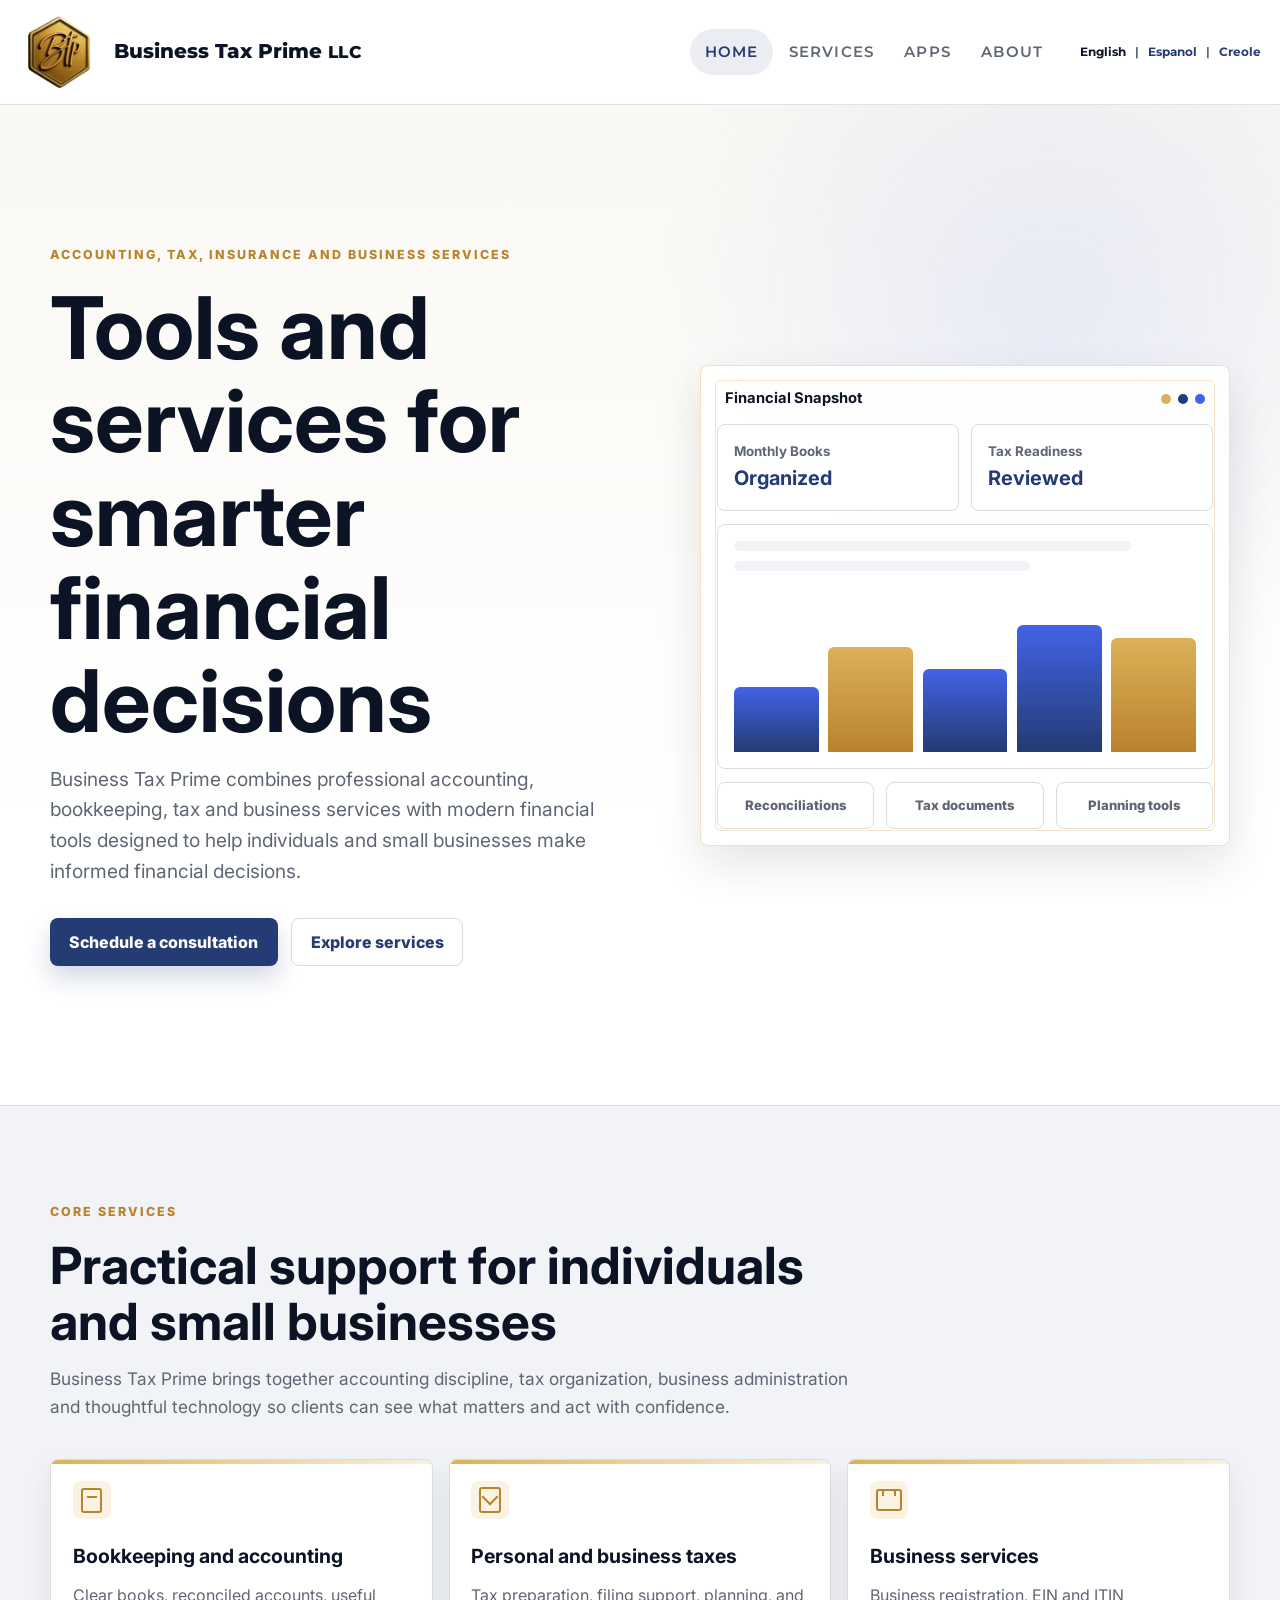
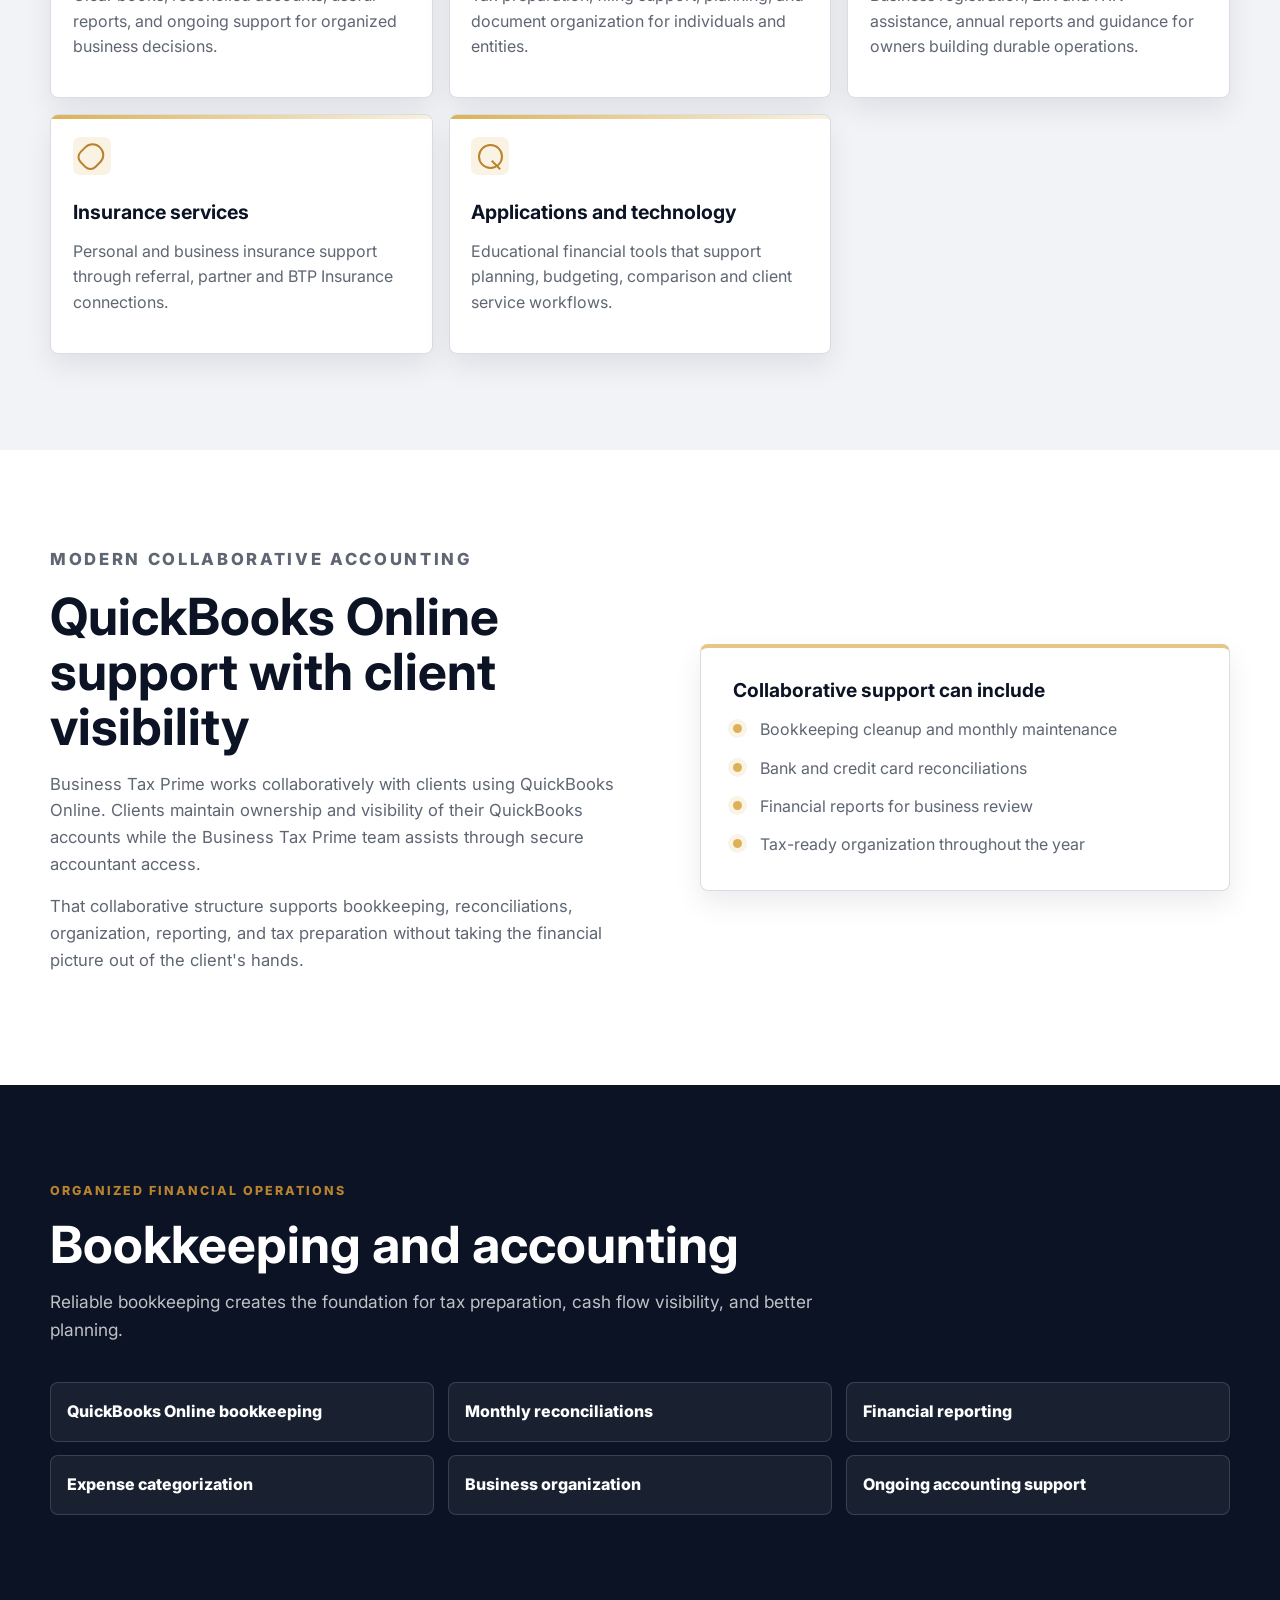
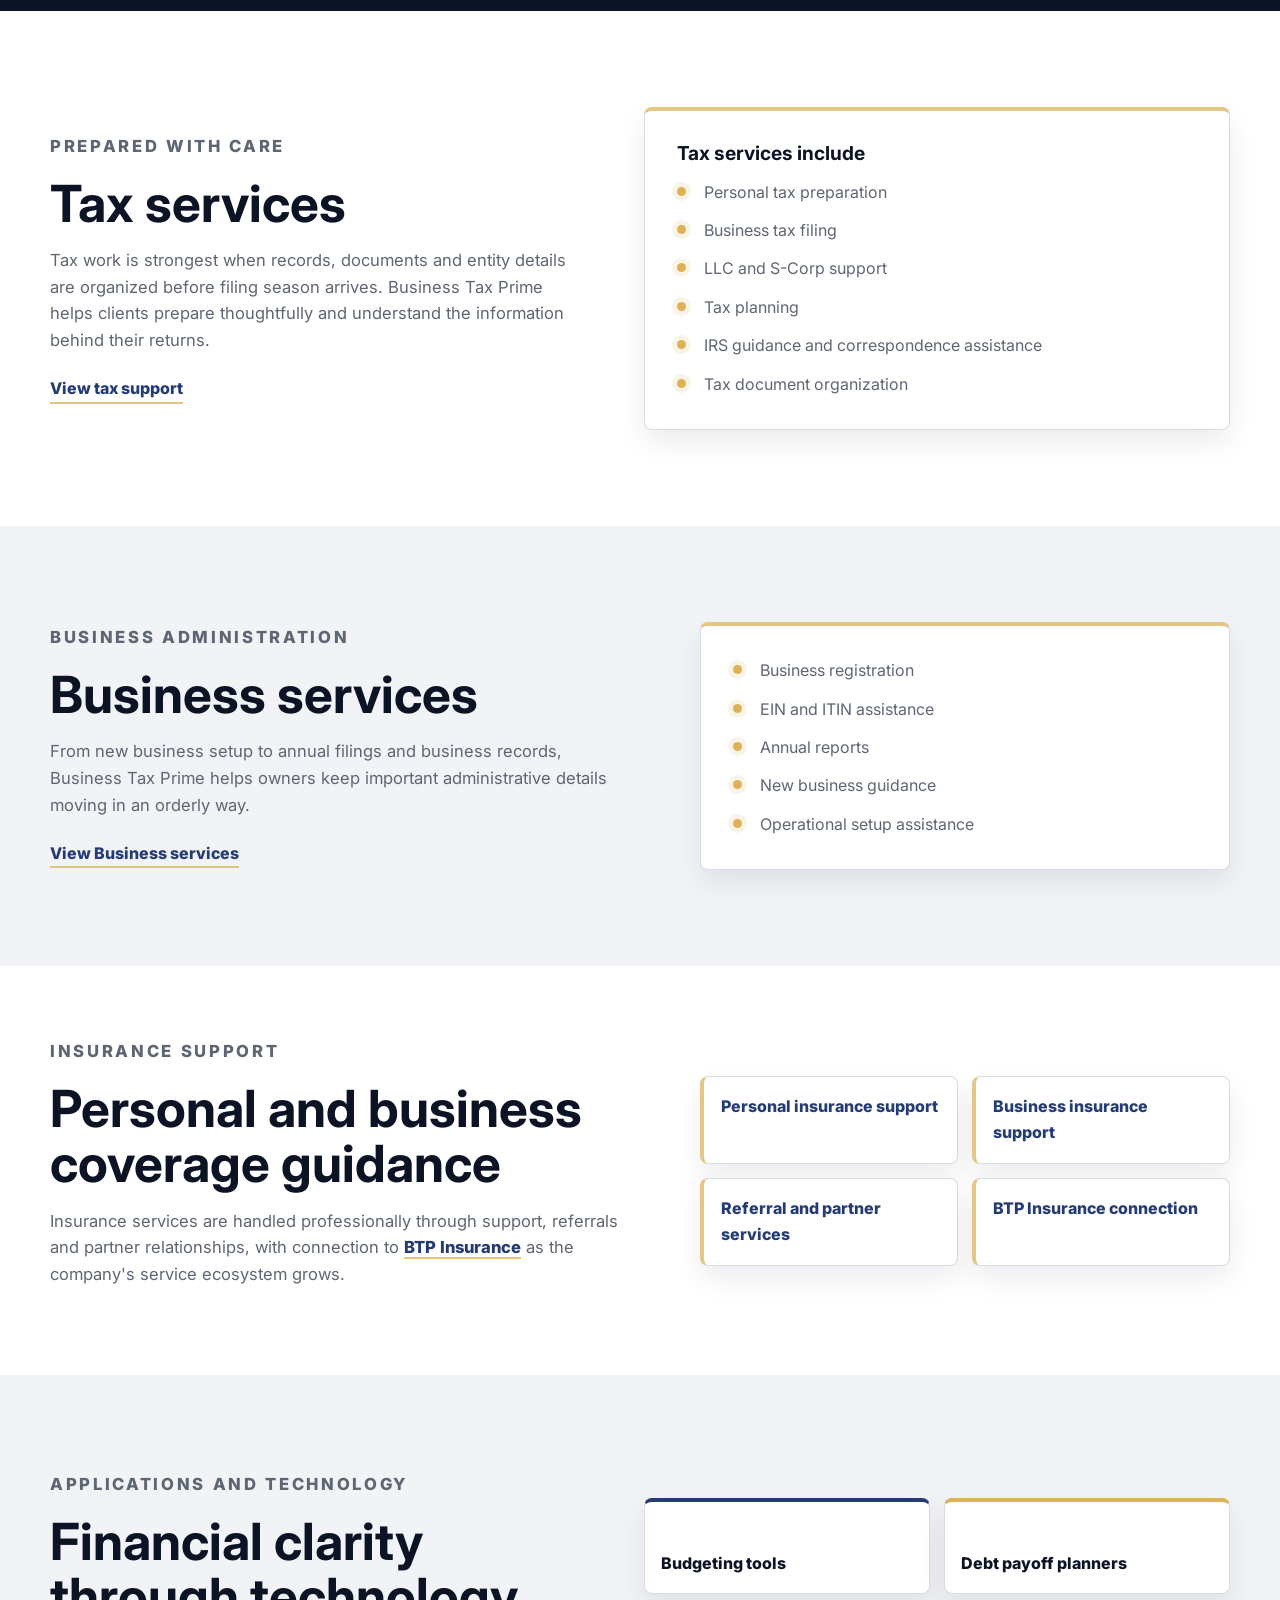
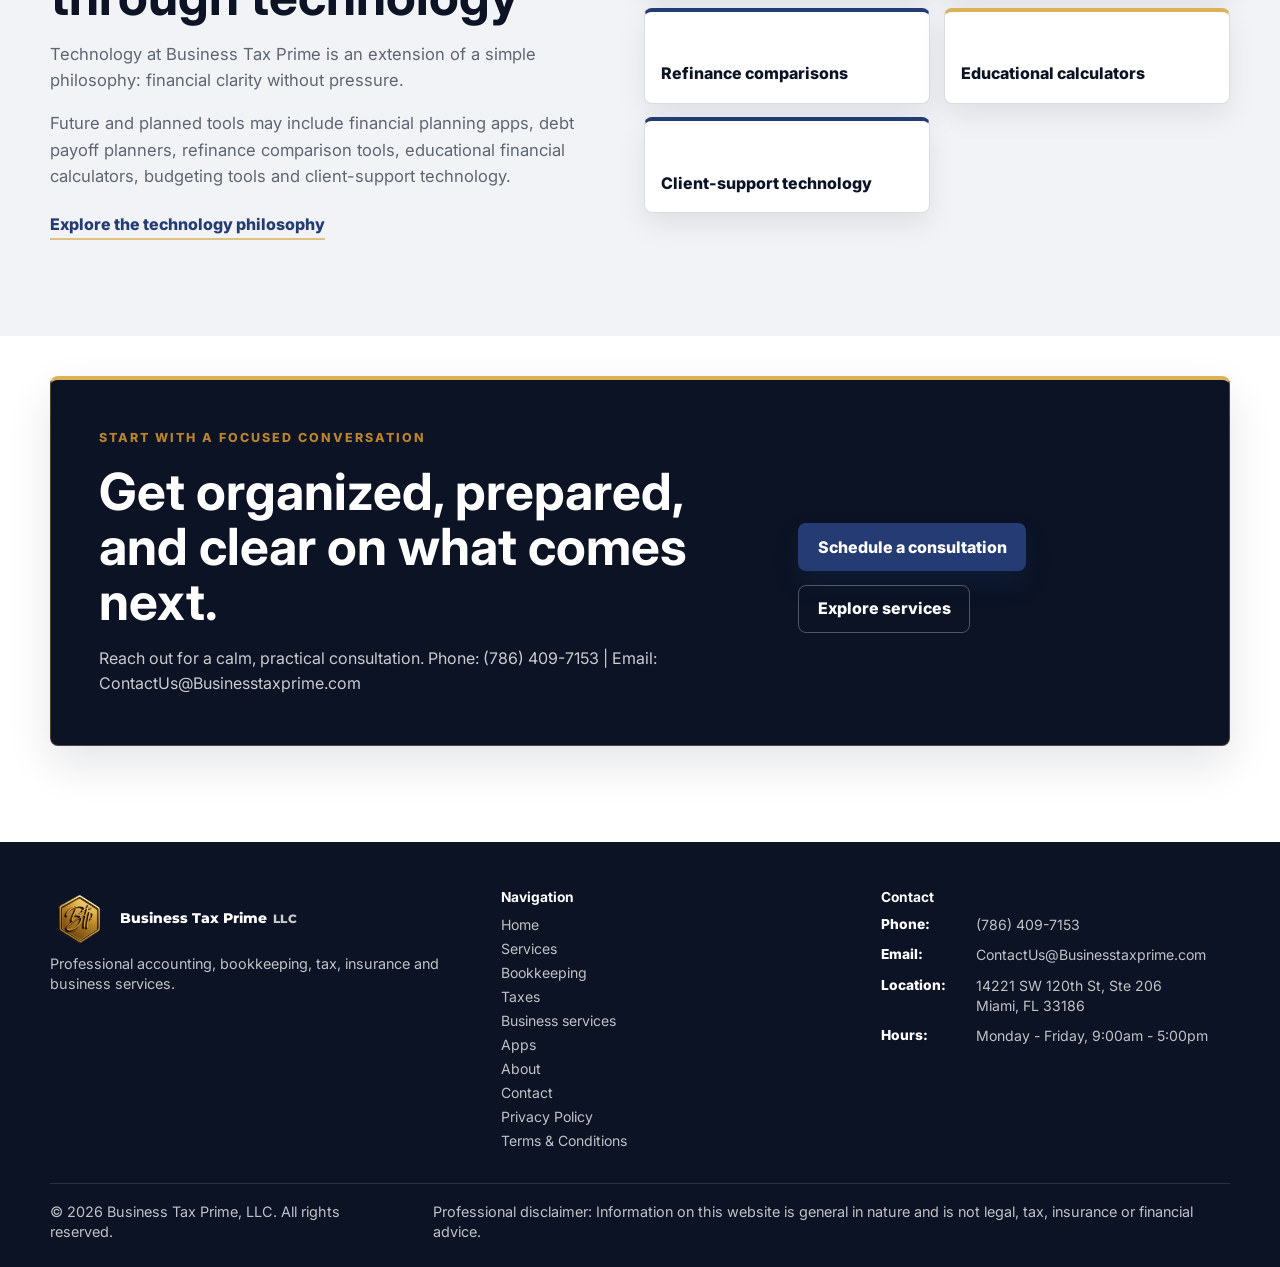
==== index.html @ e5b88d25 "Simplify navigation and improve accessibility" ====
<!DOCTYPE html>
<html lang="en">
<head>
  <meta charset="UTF-8">
  <meta name="viewport" content="width=device-width, initial-scale=1.0">
  <title>Business Tax Prime, LLC | Accounting, Tax, Bookkeeping & Business services</title>
  <meta name="description" content="Business Tax Prime, LLC provides professional accounting, bookkeeping, tax, insurance and business services enhanced by modern financial planning tools.">
  <link rel="preconnect" href="https://fonts.googleapis.com">
  <link rel="preconnect" href="https://fonts.gstatic.com" crossorigin>
  <link href="https://fonts.googleapis.com/css2?family=Inter:wght@400;500;600;700;800&family=Montserrat:wght@500;600;700;800&display=swap" rel="stylesheet">
  <link rel="stylesheet" href="assets/css/styles.css">
</head>
<body>
  <a class="skip-link" href="#main">Skip to content</a>
  <header class="site-header" data-header>
    <div class="container header-inner">
      <a class="brand notranslate" translate="no" href="index.html" aria-label="Business Tax Prime home">
        <span class="brand-logo-frame"><img class="brand-logo" src="assets/logos/BTP_mark.png" alt="Business Tax Prime logo"></span>
        <span class="brand-text">
          <strong>Business Tax Prime</strong>
          <span>LLC</span>
        </span>
      </a>
      <button class="nav-toggle" type="button" aria-expanded="false" aria-controls="primary-navigation">
        <span class="sr-only">Menu</span>
        <span></span><span></span><span></span>
      </button>
      <nav class="primary-nav" id="primary-navigation" aria-label="Primary navigation"><a href="index.html">HOME</a><a href="services.html">SERVICES</a><a href="apps.html">APPS</a><a href="contact.html#about">ABOUT</a></nav><nav class="language-toggle" aria-label="Language options"><a href="index.html" lang="en" data-language-current>English</a><span aria-hidden="true">|</span><a href="https://translate.google.com/translate?sl=en&amp;tl=es&amp;u=https%3A%2F%2Fbusinesstaxprime.com%2F" lang="es" aria-label="Translate site to Spanish" data-translate-lang="es" target="_blank" rel="noopener">Espanol</a><span aria-hidden="true">|</span><a href="https://translate.google.com/translate?sl=en&amp;tl=ht&amp;u=https%3A%2F%2Fbusinesstaxprime.com%2F" lang="ht" title="Haitian Creole" aria-label="Translate site to Haitian Creole" data-translate-lang="ht" target="_blank" rel="noopener">Creole</a></nav>
    </div>
  </header>

  <main id="main">
    <section class="hero section-pad">
      <div class="container hero-grid">
        <div class="hero-copy reveal">
          <p class="eyebrow">Accounting, tax, insurance and business services</p>
          <h1>Tools and services for smarter financial decisions</h1>
          <p class="hero-lead">Business Tax Prime combines professional accounting, bookkeeping, tax and business services with modern financial tools designed to help individuals and small businesses make informed financial decisions.</p>
          <div class="hero-actions">
            <a class="btn btn-primary" href="mailto:ContactUs@Businesstaxprime.com?subject=Business%20Tax%20Prime%20consultation">Schedule a consultation</a>
            <a class="btn btn-secondary" href="services.html">Explore services</a>
          </div>
        </div>
        <div class="hero-visual reveal" aria-label="Organized financial planning workspace">
          <div class="visual-shell">
            <div class="visual-header">
              <strong>Financial Snapshot</strong>
              <div class="status-dots" aria-label="Snapshot workflow status">
                <span title="Bookkeeping"></span>
                <span title="Tax readiness"></span>
                <span title="Planning"></span>
              </div>
            </div>
            <div class="metric-row">
              <div>
                <small>Monthly Books</small>
                <strong>Organized</strong>
              </div>
              <div>
                <small>Tax Readiness</small>
                <strong>Reviewed</strong>
              </div>
            </div>
            <div class="report-card">
              <div class="report-line wide"></div>
              <div class="report-line"></div>
              <div class="bar-chart">
                <span style="height: 42%"></span>
                <span style="height: 68%"></span>
                <span style="height: 54%"></span>
                <span style="height: 82%"></span>
                <span style="height: 74%"></span>
              </div>
            </div>
            <div class="task-list">
              <span>Reconciliations</span>
              <span>Tax documents</span>
              <span>Planning tools</span>
            </div>
          </div>
        </div>
      </div>
    </section>

    <section class="section-pad bg-soft">
      <div class="container">
        <div class="section-heading reveal">
          <p class="eyebrow">Core services</p>
          <h2>Practical support for individuals and small businesses</h2>
          <p>Business Tax Prime brings together accounting discipline, tax organization, business administration and thoughtful technology so clients can see what matters and act with confidence.</p>
        </div>
        <div class="card-grid six">
          <a class="service-card reveal" href="bookkeeping.html">
            <span class="card-icon icon-books" aria-hidden="true"></span>
            <h3>Bookkeeping and accounting</h3>
            <p>Clear books, reconciled accounts, useful reports, and ongoing support for organized business decisions.</p>
          </a>
          <a class="service-card reveal" href="taxes.html">
            <span class="card-icon icon-tax" aria-hidden="true"></span>
            <h3>Personal and business taxes</h3>
            <p>Tax preparation, filing support, planning, and document organization for individuals and entities.</p>
          </a>
          <a class="service-card reveal" href="business-services.html">
            <span class="card-icon icon-business" aria-hidden="true"></span>
            <h3>Business services</h3>
            <p>Business registration, EIN and ITIN assistance, annual reports and guidance for owners building durable operations.</p>
          </a>
          <a class="service-card reveal" href="https://www.btpinsurance.net/" target="_blank" rel="noopener">
            <span class="card-icon icon-shield" aria-hidden="true"></span>
            <h3>Insurance services</h3>
            <p>Personal and business insurance support through referral, partner and BTP Insurance connections.</p>
          </a>
          <a class="service-card reveal" href="apps.html">
            <span class="card-icon icon-tools" aria-hidden="true"></span>
            <h3>Applications and technology</h3>
            <p>Educational financial tools that support planning, budgeting, comparison and client service workflows.</p>
          </a>
        </div>
      </div>
    </section>

    <section class="section-pad">
      <div class="container split">
        <div class="reveal">
          <p class="eyebrow">Modern collaborative accounting</p>
          <h2>QuickBooks Online support with client visibility</h2>
          <p>Business Tax Prime works collaboratively with clients using QuickBooks Online. Clients maintain ownership and visibility of their QuickBooks accounts while the Business Tax Prime team assists through secure accountant access.</p>
          <p>That collaborative structure supports bookkeeping, reconciliations, organization, reporting, and tax preparation without taking the financial picture out of the client's hands.</p>
        </div>
        <div class="feature-panel reveal">
          <h3>Collaborative support can include</h3>
          <ul class="check-list">
            <li>Bookkeeping cleanup and monthly maintenance</li>
            <li>Bank and credit card reconciliations</li>
            <li>Financial reports for business review</li>
            <li>Tax-ready organization throughout the year</li>
          </ul>
        </div>
      </div>
    </section>

    <section class="section-pad bg-navy">
      <div class="container">
        <div class="section-heading light reveal">
          <p class="eyebrow">Organized financial operations</p>
          <h2>Bookkeeping and accounting</h2>
          <p>Reliable bookkeeping creates the foundation for tax preparation, cash flow visibility, and better planning.</p>
        </div>
        <div class="pill-grid reveal">
          <span>QuickBooks Online bookkeeping</span>
          <span>Monthly reconciliations</span>
          <span>Financial reporting</span>
          <span>Expense categorization</span>
          <span>Business organization</span>
          <span>Ongoing accounting support</span>
        </div>
      </div>
    </section>

    <section class="section-pad">
      <div class="container split reverse">
        <div class="feature-panel reveal">
          <h3>Tax services include</h3>
          <ul class="check-list">
            <li>Personal tax preparation</li>
            <li>Business tax filing</li>
            <li>LLC and S-Corp support</li>
            <li>Tax planning</li>
            <li>IRS guidance and correspondence assistance</li>
            <li>Tax document organization</li>
          </ul>
        </div>
        <div class="reveal">
          <p class="eyebrow">Prepared with care</p>
          <h2>Tax services</h2>
          <p>Tax work is strongest when records, documents and entity details are organized before filing season arrives. Business Tax Prime helps clients prepare thoughtfully and understand the information behind their returns.</p>
          <a class="text-link" href="taxes.html">View tax support</a>
        </div>
      </div>
    </section>

    <section class="section-pad bg-soft">
      <div class="container split">
        <div class="reveal">
          <p class="eyebrow">Business administration</p>
          <h2>Business services</h2>
          <p>From new business setup to annual filings and business records, Business Tax Prime helps owners keep important administrative details moving in an orderly way.</p>
          <a class="text-link" href="business-services.html">View Business services</a>
        </div>
        <div class="feature-panel reveal">
          <ul class="check-list">
            <li>Business registration</li>
            <li>EIN and ITIN assistance</li>
            <li>Annual reports</li>
            <li>New business guidance</li>
            <li>Operational setup assistance</li>
          </ul>
        </div>
      </div>
    </section>

    <section class="section-pad compact">
      <div class="container split">
        <div class="reveal">
          <p class="eyebrow">Insurance support</p>
          <h2>Personal and business coverage guidance</h2>
          <p>Insurance services are handled professionally through support, referrals and partner relationships, with connection to <a class="inline-link" href="https://www.btpinsurance.net/" target="_blank" rel="noopener">BTP Insurance</a> as the company's service ecosystem grows.</p>
        </div>
        <div class="mini-card-row reveal">
          <div class="mini-card">Personal insurance support</div>
          <div class="mini-card">Business insurance support</div>
          <div class="mini-card">Referral and partner services</div>
          <a class="mini-card" href="https://www.btpinsurance.net/" target="_blank" rel="noopener">BTP Insurance connection</a>
        </div>
      </div>
    </section>

    <section class="section-pad bg-soft">
      <div class="container split reverse">
        <div class="tech-board reveal" aria-label="Financial planning technology areas">
          <span>Budgeting tools</span>
          <span>Debt payoff planners</span>
          <span>Refinance comparisons</span>
          <span>Educational calculators</span>
          <span>Client-support technology</span>
        </div>
        <div class="reveal">
          <p class="eyebrow">Applications and technology</p>
          <h2>Financial clarity through technology</h2>
          <p>Technology at Business Tax Prime is an extension of a simple philosophy: financial clarity without pressure.</p>
          <p>Future and planned tools may include financial planning apps, debt payoff planners, refinance comparison tools, educational financial calculators, budgeting tools and client-support technology.</p>
          <a class="text-link" href="apps.html">Explore the technology philosophy</a>
        </div>
      </div>
    </section>

    <section class="cta-section">
      <div class="container cta-box reveal">
        <div>
          <p class="eyebrow">Start with a focused conversation</p>
          <h2>Get organized, prepared, and clear on what comes next.</h2>
          <p class="cta-note">Reach out for a calm, practical consultation. Phone: (786) 409-7153 | Email: ContactUs@Businesstaxprime.com</p>
        </div>
        <div class="cta-actions">
          <a class="btn btn-primary" href="mailto:ContactUs@Businesstaxprime.com?subject=Business%20Tax%20Prime%20consultation">Schedule a consultation</a>
          <a class="btn btn-secondary" href="services.html">Explore services</a>
        </div>
      </div>
    </section>
  </main>

  <footer class="site-footer">
    <div class="container footer-grid">
      <div>
        <a class="brand footer-brand notranslate" translate="no" href="index.html" aria-label="Business Tax Prime home">
          <span class="brand-logo-frame"><img class="brand-logo" src="assets/logos/BTP_mark.png" alt="Business Tax Prime logo"></span>
          <span class="brand-text">
            <strong>Business Tax Prime</strong>
            <span>LLC</span>
          </span>
        </a>
        <p>Professional accounting, bookkeeping, tax, insurance and business services.</p>
      </div>
      <div>
        <h2>Navigation</h2>
        <nav class="footer-links" aria-label="Footer navigation"><a href="index.html">Home</a><a href="services.html">Services</a><a href="bookkeeping.html">Bookkeeping</a><a href="taxes.html">Taxes</a><a href="business-services.html">Business services</a><a href="apps.html">Apps</a><a href="contact.html#about">About</a><a href="contact.html#contact">Contact</a><a href="privacy.html">Privacy Policy</a><a href="terms.html">Terms &amp; Conditions</a></nav>
      </div>
      <div>
        <h2>Contact</h2>
        <dl class="contact-list"><div><dt>Phone:</dt><dd><a href="tel:+17864097153">(786) 409-7153</a></dd></div><div><dt>Email:</dt><dd><a href="mailto:ContactUs@Businesstaxprime.com">ContactUs@Businesstaxprime.com</a></dd></div><div><dt>Location:</dt><dd>14221 SW 120th St, Ste 206<br>Miami, FL 33186</dd></div><div><dt>Hours:</dt><dd>Monday - Friday, 9:00am - 5:00pm</dd></div></dl>
      </div>
    </div>
    <div class="container footer-bottom">
      <p>&copy; <span data-year></span> Business Tax Prime, LLC. All rights reserved.</p>
      <p>Professional disclaimer: Information on this website is general in nature and is not legal, tax, insurance or financial advice.</p>
    </div>
  </footer>

  <script src="assets/js/main.js"></script>
</body>
</html>
---- assets/css/styles.css ----
:root {
  --navy: #0B1324;
  --blue: #243B73;
  --royal: #4263E7;
  --gold: #DCB157;
  --bronze: #B9832D;
  --warm-white: #FAF8F3;
  --white: #FFFFFF;
  --soft-gray: #F1F3F6;
  --text: #1C1C1C;
  --muted: #5F6673;
  --border: #D8DCE3;
  --shadow: 0 18px 45px rgba(11, 19, 36, 0.11);
  --soft-shadow: 0 12px 28px rgba(11, 19, 36, 0.08);
  --radius: 8px;
  --container: 1180px;
}

* {
  box-sizing: border-box;
}

html {
  scroll-behavior: smooth;
  scroll-padding-top: 120px;
}

body {
  margin: 0;
  color: var(--text);
  background: var(--white);
  font-family: "Inter", Arial, sans-serif;
  line-height: 1.6;
}

img,
svg {
  max-width: 100%;
}

a {
  color: inherit;
  text-decoration: none;
}

a:focus-visible,
button:focus-visible,
input:focus-visible,
textarea:focus-visible,
select:focus-visible {
  outline: 3px solid rgba(66, 99, 231, 0.35);
  outline-offset: 3px;
}

p {
  margin: 0 0 1rem;
}

h1,
h2,
h3 {
  margin: 0 0 1rem;
  color: var(--navy);
  line-height: 1.08;
  letter-spacing: 0;
}

h1 {
  font-size: clamp(2.5rem, 7vw, 5.4rem);
  max-width: 920px;
}

h2 {
  font-size: clamp(2rem, 4vw, 3.3rem);
}

h3 {
  font-size: 1.2rem;
}

.container {
  width: min(var(--container), calc(100% - 40px));
  margin: 0 auto;
}

.narrow {
  max-width: 860px;
}

.section-pad {
  padding: 96px 0;
}

.section-pad.compact {
  padding: 72px 0;
}

.bg-soft {
  background: var(--soft-gray);
}

.bg-navy {
  background: var(--navy);
  color: rgba(255, 255, 255, 0.84);
}

.bg-navy h2,
.bg-navy h3 {
  color: var(--white);
}

.skip-link {
  position: fixed;
  left: 1rem;
  top: -5rem;
  z-index: 1000;
  background: var(--gold);
  color: var(--navy);
  padding: 0.8rem 1rem;
  border-radius: var(--radius);
  font-weight: 700;
}

.skip-link:focus {
  top: 112px;
}

.sr-only {
  position: absolute;
  width: 1px;
  height: 1px;
  padding: 0;
  margin: -1px;
  overflow: hidden;
  clip: rect(0, 0, 0, 0);
  border: 0;
}

.site-header {
  position: sticky;
  top: 0;
  z-index: 100;
  background: rgba(255, 255, 255, 0.95);
  border-bottom: 1px solid rgba(216, 220, 227, 0.82);
  backdrop-filter: blur(18px);
}

.site-header .container {
  width: min(100% - 32px, 1840px);
}

.header-inner {
  min-height: 104px;
  display: flex;
  align-items: center;
  justify-content: space-between;
  gap: 1.2rem;
}

.brand {
  display: inline-flex;
  align-items: center;
  gap: 0.75rem;
  min-width: max-content;
  flex: 0 0 auto;
}

.brand-logo-frame {
  width: 86px;
  height: 86px;
  display: block;
  overflow: hidden;
  background: transparent;
  border: 0;
  border-radius: 0;
  box-shadow: none;
}

.brand-logo {
  width: 100%;
  height: 100%;
  display: block;
  object-fit: contain;
  object-position: center;
  transform: none;
}

.brand-text {
  display: inline-flex;
  align-items: baseline;
  gap: 0.38rem;
  white-space: nowrap;
}

.brand-text strong {
  font-family: "Montserrat", "Inter", Arial, sans-serif;
  color: var(--navy);
  font-size: 1.24rem;
  line-height: 1;
  font-weight: 800;
}

.brand-text span {
  font-family: "Montserrat", "Inter", Arial, sans-serif;
  color: var(--navy);
  font-size: 1.04rem;
  font-weight: 800;
  letter-spacing: 0.02em;
  text-transform: uppercase;
}

.primary-nav {
  display: flex;
  align-items: center;
  gap: 0.08rem;
  margin-left: auto;
}

.primary-nav a {
  font-family: "Montserrat", "Inter", Arial, sans-serif;
  color: var(--muted);
  border-radius: 999px;
  padding: 0.68rem 0.9rem;
  font-size: 0.95rem;
  font-weight: 600;
  letter-spacing: 0.08em;
  transition: background 180ms ease, color 180ms ease;
}

.primary-nav a:hover,
.primary-nav a:focus-visible,
.primary-nav a[aria-current="page"] {
  background: rgba(36, 59, 115, 0.09);
  color: var(--blue);
}

.language-toggle {
  display: inline-flex;
  align-items: center;
  gap: 0.36rem;
  flex: 0 0 auto;
  color: var(--muted);
  font-family: "Montserrat", "Inter", Arial, sans-serif;
  font-size: 0.76rem;
  font-weight: 700;
  line-height: 1;
  white-space: nowrap;
}

.language-toggle a {
  color: var(--blue);
  border-radius: 999px;
  padding: 0.36rem 0.2rem;
}

.language-toggle a:hover,
.language-toggle a:focus-visible {
  color: var(--royal);
}

.language-toggle [aria-current="true"] {
  color: var(--navy);
}

.nav-toggle {
  display: none;
  width: 44px;
  height: 44px;
  border: 1px solid var(--border);
  border-radius: var(--radius);
  background: var(--white);
  padding: 0;
}

.nav-toggle span:not(.sr-only) {
  display: block;
  width: 20px;
  height: 2px;
  margin: 4px auto;
  background: var(--navy);
}

.hero {
  position: relative;
  overflow: hidden;
  background:
    radial-gradient(circle at 82% 20%, rgba(66, 99, 231, 0.1), transparent 30%),
    linear-gradient(180deg, var(--warm-white), var(--white) 70%);
}

.hero::after {
  content: "";
  position: absolute;
  inset: auto 0 0;
  height: 1px;
  background: var(--border);
}

.hero-grid,
.split,
.contact-grid {
  display: grid;
  grid-template-columns: minmax(0, 1.05fr) minmax(320px, 0.95fr);
  gap: clamp(2rem, 5vw, 5rem);
  align-items: center;
}

.hero-copy {
  padding: 44px 0;
}

.hero-lead {
  max-width: 710px;
  color: var(--muted);
  font-size: 1.2rem;
}

.eyebrow {
  color: var(--bronze);
  font-size: 0.78rem;
  font-weight: 800;
  letter-spacing: 0.16em;
  text-transform: uppercase;
}

.hero-actions,
.cta-actions {
  display: flex;
  flex-wrap: wrap;
  gap: 0.85rem;
  margin-top: 2rem;
}

.btn {
  display: inline-flex;
  align-items: center;
  justify-content: center;
  min-height: 48px;
  padding: 0.85rem 1.15rem;
  border-radius: var(--radius);
  border: 1px solid transparent;
  font-weight: 800;
  line-height: 1.1;
  transition: transform 180ms ease, box-shadow 180ms ease, background 180ms ease;
}

.btn:hover,
.btn:focus-visible {
  transform: translateY(-1px);
}

.btn-primary {
  background: var(--blue);
  color: var(--white);
  box-shadow: 0 12px 24px rgba(36, 59, 115, 0.2);
}

.btn-primary:hover,
.btn-primary:focus-visible {
  background: var(--navy);
}

.btn-secondary {
  background: var(--white);
  color: var(--blue);
  border-color: var(--border);
}

.visual-shell {
  position: relative;
  padding: 1rem;
  background: rgba(255, 255, 255, 0.88);
  border: 1px solid rgba(220, 177, 87, 0.38);
  border-radius: var(--radius);
  box-shadow: var(--shadow);
}

.visual-shell::before {
  content: "";
  position: absolute;
  inset: 14px;
  border: 1px solid rgba(220, 177, 87, 0.34);
  border-radius: 6px;
  pointer-events: none;
}

.visual-header {
  display: flex;
  align-items: center;
  justify-content: space-between;
  gap: 1rem;
  padding: 0.5rem 0.5rem 1rem;
}

.visual-header strong {
  color: var(--navy);
  font-size: 0.92rem;
  line-height: 1.2;
}

.visual-header span {
  display: block;
  width: 10px;
  height: 10px;
  border-radius: 50%;
  background: var(--border);
}

.status-dots {
  display: inline-flex;
  align-items: center;
  gap: 0.45rem;
}

.status-dots span:first-child {
  background: var(--gold);
}

.status-dots span:nth-child(2) {
  background: var(--blue);
}

.status-dots span:nth-child(3) {
  background: var(--royal);
}

.metric-row {
  display: grid;
  grid-template-columns: 1fr 1fr;
  gap: 0.8rem;
  margin-bottom: 0.8rem;
}

.metric-row div,
.report-card,
.task-list span,
.mini-card,
.tech-board span {
  background: var(--white);
  border: 1px solid var(--border);
  border-radius: var(--radius);
}

.metric-row div {
  padding: 1rem;
}

.metric-row small {
  display: block;
  color: var(--muted);
  font-weight: 700;
}

.metric-row strong {
  color: var(--blue);
  font-size: 1.25rem;
}

.report-card {
  padding: 1rem;
}

.report-line {
  width: 64%;
  height: 10px;
  margin-bottom: 0.65rem;
  border-radius: 999px;
  background: var(--soft-gray);
}

.report-line.wide {
  width: 86%;
}

.bar-chart {
  display: grid;
  grid-template-columns: repeat(5, 1fr);
  align-items: end;
  gap: 0.6rem;
  height: 170px;
  padding-top: 1rem;
}

.bar-chart span {
  display: block;
  min-height: 28px;
  border-radius: 6px 6px 0 0;
  background: linear-gradient(180deg, var(--royal), var(--blue));
}

.bar-chart span:nth-child(2),
.bar-chart span:nth-child(5) {
  background: linear-gradient(180deg, var(--gold), var(--bronze));
}

.task-list {
  display: grid;
  grid-template-columns: repeat(3, 1fr);
  gap: 0.75rem;
  margin-top: 0.85rem;
}

.task-list span {
  padding: 0.75rem;
  color: var(--muted);
  font-size: 0.82rem;
  font-weight: 800;
  text-align: center;
}

.section-heading {
  max-width: 820px;
  margin-bottom: 2.4rem;
}

.section-heading p:last-child {
  color: var(--muted);
  font-size: 1.08rem;
}

.section-heading.light p:last-child {
  color: rgba(255, 255, 255, 0.74);
}

.card-grid {
  display: grid;
  gap: 1rem;
}

.card-grid.three {
  grid-template-columns: repeat(3, 1fr);
}

.card-grid.six {
  grid-template-columns: repeat(3, 1fr);
}

.service-card {
  display: block;
  position: relative;
  overflow: hidden;
  min-height: 100%;
  padding: 1.35rem;
  background: var(--white);
  border: 1px solid var(--border);
  border-radius: var(--radius);
  box-shadow: var(--soft-shadow);
  transition: border-color 180ms ease, box-shadow 180ms ease, transform 180ms ease;
}

.service-card::before {
  content: "";
  position: absolute;
  inset: 0 0 auto;
  height: 4px;
  background: linear-gradient(90deg, var(--gold), rgba(220, 177, 87, 0.18));
}

.service-card:hover,
.service-card:focus-visible {
  border-color: rgba(66, 99, 231, 0.42);
  box-shadow: var(--shadow);
  transform: translateY(-2px);
}

.service-card h2,
.service-card h3 {
  font-size: 1.22rem;
}

.service-card p {
  color: var(--muted);
}

.card-icon {
  display: inline-grid;
  place-items: center;
  width: 38px;
  height: 38px;
  margin-bottom: 1.2rem;
  border-radius: 7px;
  background: rgba(220, 177, 87, 0.16);
  color: var(--bronze);
  position: relative;
}

.card-icon::before,
.card-icon::after {
  content: "";
  position: absolute;
  border-color: currentColor;
}

.icon-books::before {
  width: 17px;
  height: 21px;
  border: 2px solid currentColor;
  border-radius: 3px;
}

.icon-books::after {
  width: 10px;
  height: 2px;
  background: currentColor;
  top: 15px;
}

.icon-tax::before {
  width: 18px;
  height: 22px;
  border: 2px solid currentColor;
  border-radius: 3px;
}

.icon-tax::after {
  width: 10px;
  height: 10px;
  border-right: 2px solid currentColor;
  border-bottom: 2px solid currentColor;
  transform: rotate(45deg);
  top: 10px;
}

.icon-business::before {
  width: 22px;
  height: 18px;
  border: 2px solid currentColor;
  border-radius: 3px;
  bottom: 8px;
}

.icon-business::after {
  width: 10px;
  height: 5px;
  border: 2px solid currentColor;
  border-bottom: 0;
  border-radius: 3px 3px 0 0;
  top: 8px;
}

.icon-shield::before {
  width: 19px;
  height: 22px;
  border: 2px solid currentColor;
  border-radius: 11px 11px 8px 8px;
  transform: rotate(45deg);
}

.icon-tools::before {
  width: 21px;
  height: 21px;
  border: 2px solid currentColor;
  border-radius: 50%;
}

.icon-tools::after {
  width: 12px;
  height: 2px;
  right: 7px;
  bottom: 9px;
  background: currentColor;
  transform: rotate(45deg);
}

.reverse {
  direction: rtl;
}

.reverse > * {
  direction: ltr;
}

.split p {
  color: var(--muted);
  font-size: 1.04rem;
}

.feature-panel {
  padding: clamp(1.2rem, 3vw, 2rem);
  background: var(--white);
  border: 1px solid var(--border);
  border-top: 4px solid rgba(220, 177, 87, 0.72);
  border-radius: var(--radius);
  box-shadow: var(--soft-shadow);
}

.contact-list {
  display: grid;
  gap: 0.65rem;
  margin: 0;
}

.contact-list div {
  display: grid;
  grid-template-columns: 5.35rem minmax(0, 1fr);
  gap: 0.6rem;
  align-items: start;
}

.contact-list dt {
  color: var(--navy);
  font-weight: 800;
}

.contact-list dd {
  margin: 0;
  color: var(--muted);
  overflow-wrap: anywhere;
}

.contact-list a {
  color: inherit;
}

.check-list {
  display: grid;
  gap: 0.8rem;
  margin: 0;
  padding: 0;
  list-style: none;
}

.check-list li {
  position: relative;
  padding-left: 1.7rem;
  color: var(--muted);
}

.check-list li::before {
  content: "";
  position: absolute;
  left: 0;
  top: 0.44rem;
  width: 9px;
  height: 9px;
  border-radius: 50%;
  background: var(--gold);
  box-shadow: 0 0 0 5px rgba(220, 177, 87, 0.14);
}

.text-link {
  display: inline-flex;
  margin-top: 0.4rem;
  color: var(--blue);
  font-weight: 800;
  border-bottom: 2px solid rgba(220, 177, 87, 0.75);
}

.inline-link {
  color: var(--blue);
  font-weight: 800;
  border-bottom: 2px solid rgba(220, 177, 87, 0.75);
}

.pill-grid {
  display: grid;
  grid-template-columns: repeat(3, 1fr);
  gap: 0.85rem;
}

.pill-grid span {
  padding: 1rem;
  border: 1px solid rgba(255, 255, 255, 0.14);
  border-radius: var(--radius);
  background: rgba(255, 255, 255, 0.06);
  color: var(--white);
  font-weight: 800;
}

.mini-card-row {
  display: grid;
  grid-template-columns: repeat(2, 1fr);
  gap: 0.85rem;
}

.mini-card {
  padding: 1.1rem;
  color: var(--blue);
  font-weight: 800;
  border-left: 4px solid rgba(220, 177, 87, 0.72);
  box-shadow: var(--soft-shadow);
}

.tech-board {
  display: grid;
  grid-template-columns: repeat(2, 1fr);
  gap: 0.85rem;
}

.tech-board span {
  min-height: 96px;
  display: flex;
  align-items: flex-end;
  padding: 1rem;
  color: var(--navy);
  font-weight: 800;
  box-shadow: var(--soft-shadow);
}

.tech-board span:nth-child(odd) {
  border-top: 4px solid var(--blue);
}

.tech-board span:nth-child(even) {
  border-top: 4px solid var(--gold);
}

.cta-section {
  padding: 40px 0 96px;
  background: var(--white);
}

.cta-box {
  display: flex;
  justify-content: space-between;
  gap: 2rem;
  align-items: center;
  padding: clamp(1.5rem, 4vw, 3rem);
  background: var(--navy);
  border: 1px solid rgba(220, 177, 87, 0.32);
  border-top: 4px solid var(--gold);
  border-radius: var(--radius);
  box-shadow: var(--shadow);
}

.cta-box h2 {
  max-width: 720px;
  color: var(--white);
}

.cta-note {
  max-width: 700px;
  margin: 0.7rem 0 0;
  color: rgba(255, 255, 255, 0.78);
}

.cta-box .btn-secondary {
  background: transparent;
  color: var(--white);
  border-color: rgba(255, 255, 255, 0.28);
}

.page-hero {
  padding: 104px 0 72px;
  background:
    linear-gradient(180deg, var(--warm-white), var(--white));
  border-bottom: 1px solid var(--border);
}

.page-hero h1 {
  font-size: clamp(2.35rem, 5vw, 4.25rem);
}

.page-hero p:not(.eyebrow) {
  color: var(--muted);
  font-size: 1.16rem;
}

.tech-hero {
  background:
    radial-gradient(circle at 70% 18%, rgba(66, 99, 231, 0.11), transparent 33%),
    linear-gradient(180deg, var(--warm-white), var(--white));
}

.contact-grid {
  align-items: start;
}

.about-copy {
  color: var(--muted);
}

.about-copy h2 {
  color: var(--navy);
}

.about-copy p:not(.eyebrow) {
  font-size: 1.06rem;
}

.contact-form {
  display: grid;
  gap: 0.7rem;
  padding: clamp(1.2rem, 3vw, 2rem);
  background:
    linear-gradient(180deg, rgba(66, 99, 231, 0.045), rgba(255, 255, 255, 0) 44%),
    var(--white);
  border: 1px solid rgba(66, 99, 231, 0.18);
  border-top: 4px solid var(--royal);
  border-radius: var(--radius);
  box-shadow: var(--soft-shadow);
}

.contact-form label {
  display: block;
  margin-bottom: 0.35rem;
  color: var(--navy);
  font-weight: 800;
}

.contact-form input,
.contact-form select,
.contact-form textarea {
  width: 100%;
  border: 1px solid var(--border);
  border-radius: var(--radius);
  padding: 0.9rem 1rem;
  color: var(--text);
  font: inherit;
  background: rgba(255, 255, 255, 0.92);
}

.contact-form textarea {
  resize: vertical;
}

.contact-form input:focus,
.contact-form select:focus,
.contact-form textarea:focus {
  outline: 3px solid rgba(66, 99, 231, 0.18);
  border-color: var(--royal);
}

.form-note {
  margin: 0;
  padding: 0.85rem 1rem;
  color: var(--navy);
  background: rgba(220, 177, 87, 0.16);
  border: 1px solid rgba(185, 131, 45, 0.28);
  border-left: 4px solid var(--gold);
  border-radius: var(--radius-sm);
  font-size: 0.9rem;
}

.policy-content {
  max-width: 850px;
}

.policy-content h2 {
  margin-top: 2rem;
  font-size: 1.55rem;
}

.policy-content p {
  color: var(--muted);
}

.site-footer {
  padding: 48px 0 24px;
  color: rgba(255, 255, 255, 0.74);
  background: var(--navy);
  line-height: 1.42;
}

.footer-grid {
  display: grid;
  grid-template-columns: 1.2fr 1fr 1fr;
  gap: 2rem;
}

.footer-brand .brand-text strong,
.site-footer h2 {
  color: var(--white);
}

.footer-brand .brand-text strong {
  font-size: 0.9rem;
}

.footer-brand .brand-text span {
  color: rgba(255, 255, 255, 0.78);
  font-size: 0.78rem;
}

.footer-brand .brand-logo-frame {
  width: 58px;
  height: 58px;
}

.footer-brand .brand-logo {
  object-position: center;
  transform: none;
}

.site-footer h2 {
  margin-bottom: 0.65rem;
  font-size: 0.86rem;
}

.site-footer p {
  margin-bottom: 0.65rem;
  font-size: 0.9rem;
}

.footer-links {
  display: grid;
  gap: 0.25rem;
}

.footer-links a {
  color: rgba(255, 255, 255, 0.74);
  font-size: 0.88rem;
}

.footer-links a:hover,
.footer-links a:focus-visible {
  color: var(--gold);
}

.site-footer .contact-list dt {
  color: var(--white);
  font-size: 0.86rem;
}

.site-footer .contact-list dd {
  color: rgba(255, 255, 255, 0.74);
  font-size: 0.88rem;
}

.site-footer .contact-list a:hover,
.site-footer .contact-list a:focus-visible {
  color: var(--gold);
}

.footer-bottom {
  display: flex;
  justify-content: space-between;
  gap: 2rem;
  margin-top: 32px;
  padding-top: 18px;
  border-top: 1px solid rgba(255, 255, 255, 0.12);
  font-size: 0.8rem;
}

.footer-bottom p {
  margin: 0;
}

.reveal {
  opacity: 0;
  transform: translateY(14px);
  transition: opacity 600ms ease, transform 600ms ease;
}

.reveal.is-visible {
  opacity: 1;
  transform: translateY(0);
}

@media (prefers-reduced-motion: reduce) {
  html {
    scroll-behavior: auto;
  }

  *,
  *::before,
  *::after {
    animation-duration: 0.01ms !important;
    animation-iteration-count: 1 !important;
    transition-duration: 0.01ms !important;
  }

  .reveal {
    opacity: 1;
    transform: none;
  }
}

@media (max-width: 1180px) {
  .nav-toggle {
    display: block;
    order: 3;
  }

  .language-toggle {
    order: 2;
    margin-left: auto;
  }

  .primary-nav {
    order: 4;
    position: absolute;
    left: 20px;
    right: 20px;
    top: calc(100% + 8px);
    display: none;
    flex-direction: column;
    align-items: stretch;
    gap: 0.3rem;
    padding: 0.75rem;
    background: var(--white);
    border: 1px solid var(--border);
    border-radius: var(--radius);
    box-shadow: var(--shadow);
    margin-left: 0;
  }

  .primary-nav.is-open {
    display: flex;
  }

  .primary-nav a {
    border-radius: 6px;
  }
}

@media (max-width: 900px) {
  .section-pad {
    padding: 72px 0;
  }

  .hero-grid,
  .split,
  .contact-grid,
  .footer-grid {
    grid-template-columns: 1fr;
  }

  .hero-copy {
    padding: 10px 0 0;
  }

  .card-grid.three,
  .card-grid.six,
  .pill-grid {
    grid-template-columns: repeat(2, 1fr);
  }

  .cta-box,
  .footer-bottom {
    align-items: flex-start;
    flex-direction: column;
  }
}

@media (max-width: 640px) {
  .container {
    width: min(100% - 28px, var(--container));
  }

  .header-inner {
    min-height: 92px;
    gap: 0.55rem;
  }

  .brand-logo-frame {
    width: 74px;
    height: 74px;
  }

  .brand-text strong {
    font-size: 0.98rem;
  }

  .brand-text span {
    font-size: 0.84rem;
  }

  .language-toggle {
    font-size: 0.68rem;
    gap: 0.18rem;
  }

  .language-toggle a {
    padding-inline: 0.08rem;
  }

  .hero,
  .page-hero {
    text-align: left;
  }

  .hero-lead,
  .page-hero p:not(.eyebrow) {
    font-size: 1.02rem;
  }

  .hero-actions,
  .cta-actions {
    width: 100%;
  }

  .btn {
    width: 100%;
  }

  .contact-list div {
    grid-template-columns: 4.8rem minmax(0, 1fr);
  }

  .card-grid.three,
  .card-grid.six,
  .pill-grid,
  .mini-card-row,
  .tech-board,
  .metric-row,
  .task-list {
    grid-template-columns: 1fr;
  }

  .bar-chart {
    height: 130px;
  }

  .cta-section {
    padding-bottom: 72px;
  }
}

@media (max-width: 380px) {
  .brand-logo-frame {
    width: 62px;
    height: 62px;
  }

  .brand {
    gap: 0.55rem;
  }

  .brand-text {
    gap: 0.25rem;
  }

  .brand-text strong {
    font-size: 0.78rem;
  }

  .brand-text span {
    font-size: 0.64rem;
  }

  .language-toggle {
    font-size: 0.6rem;
  }
}
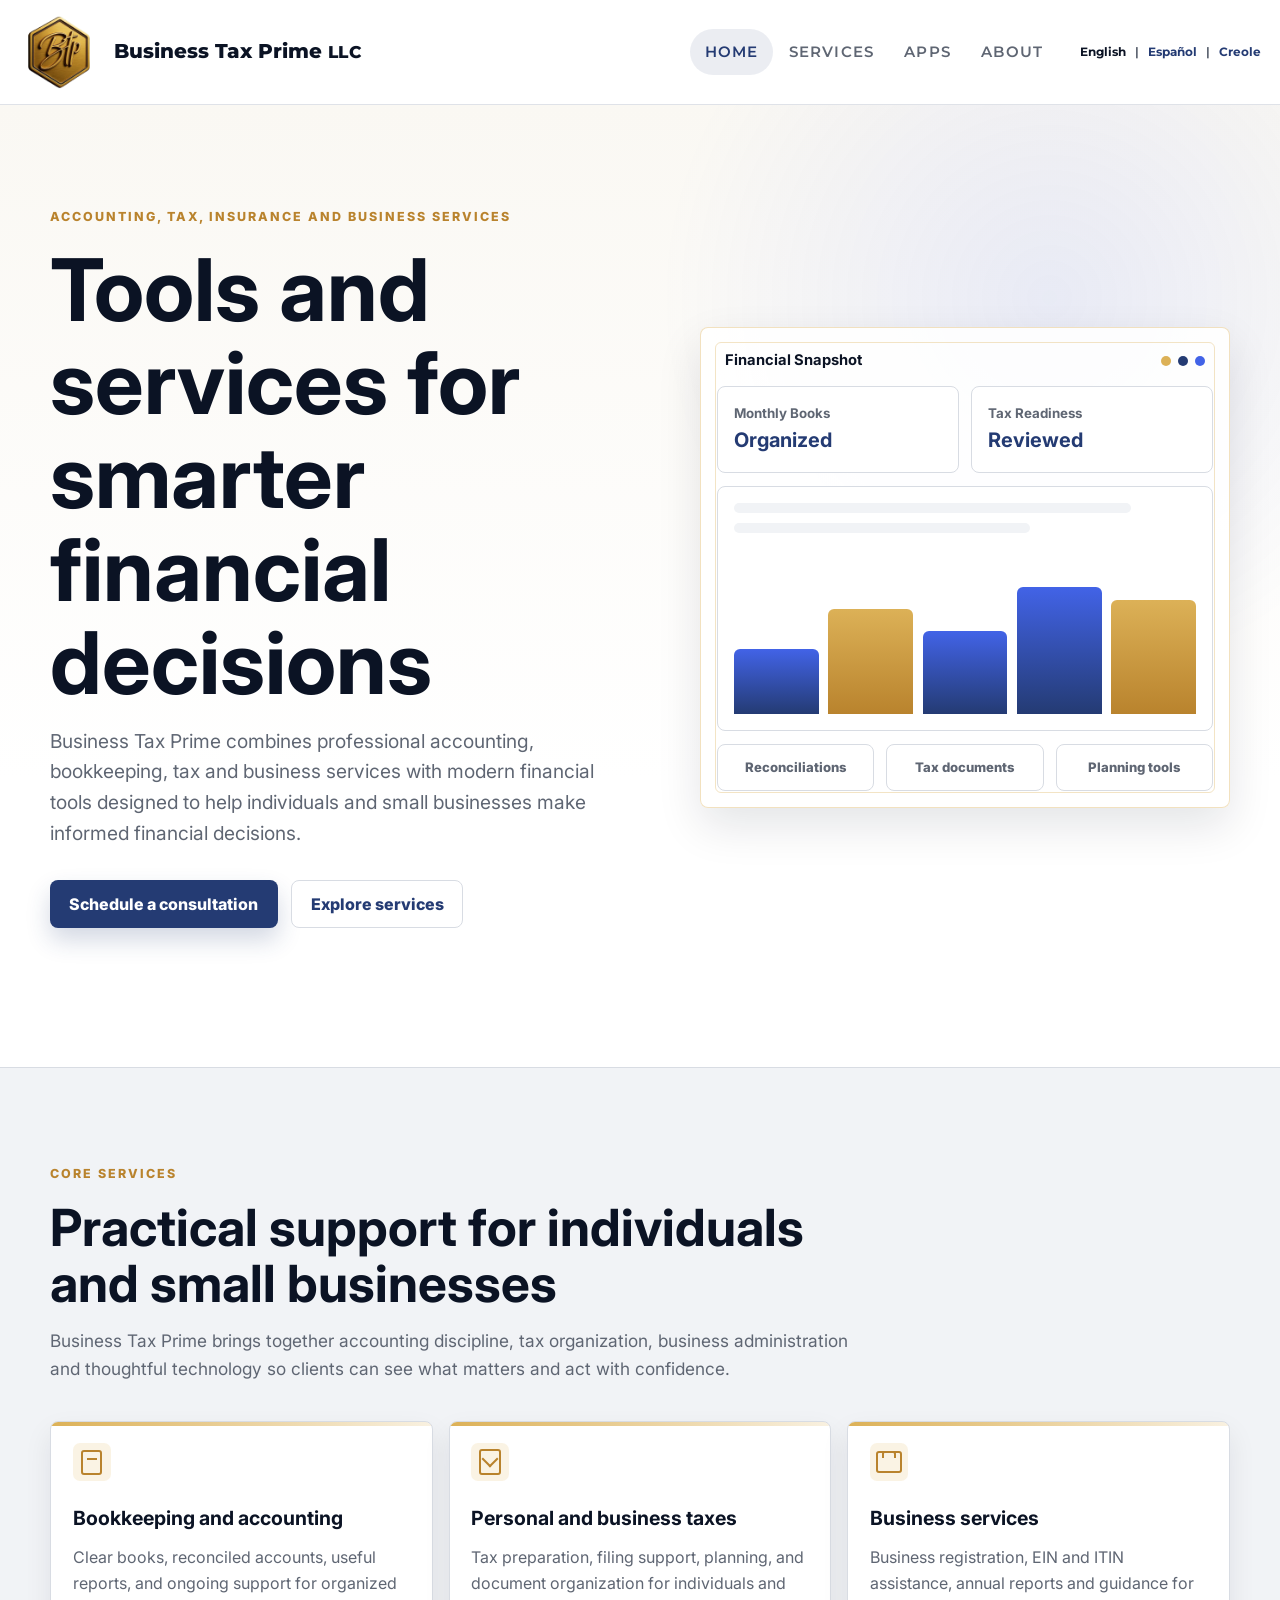
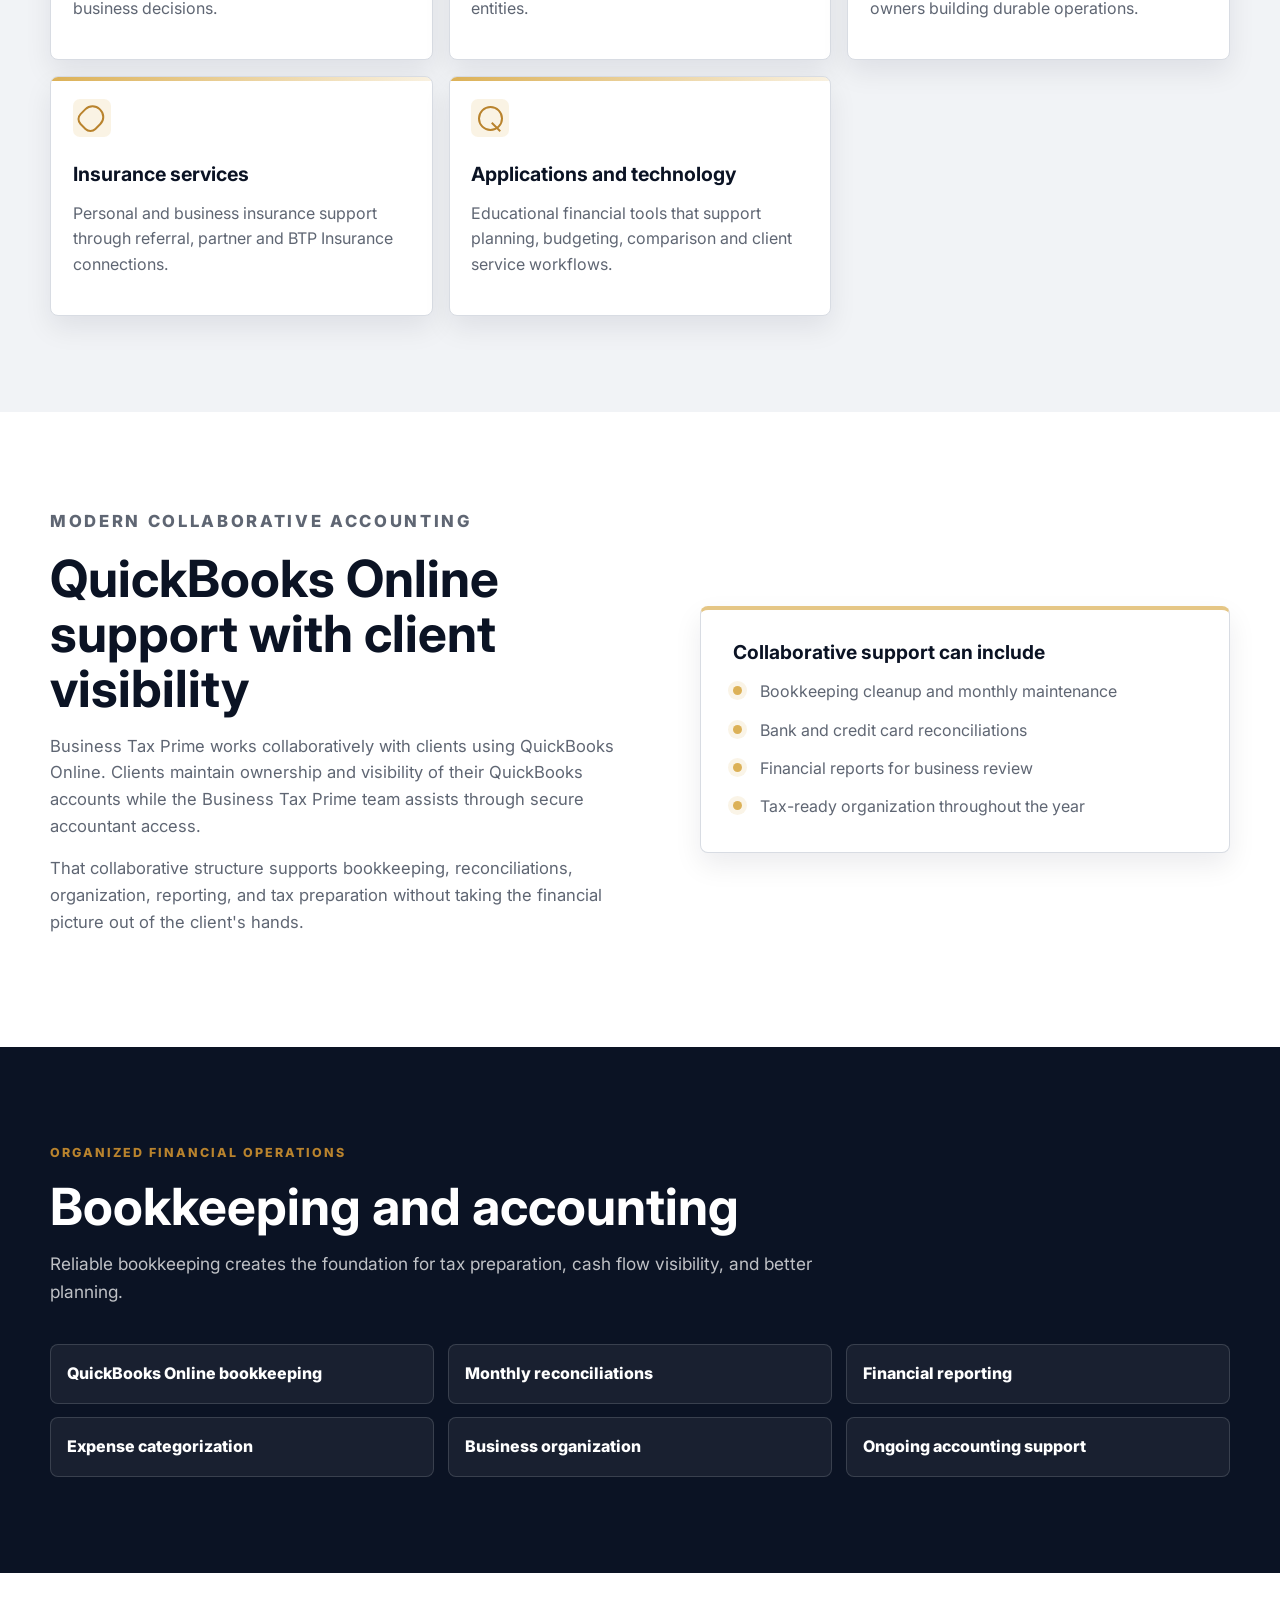
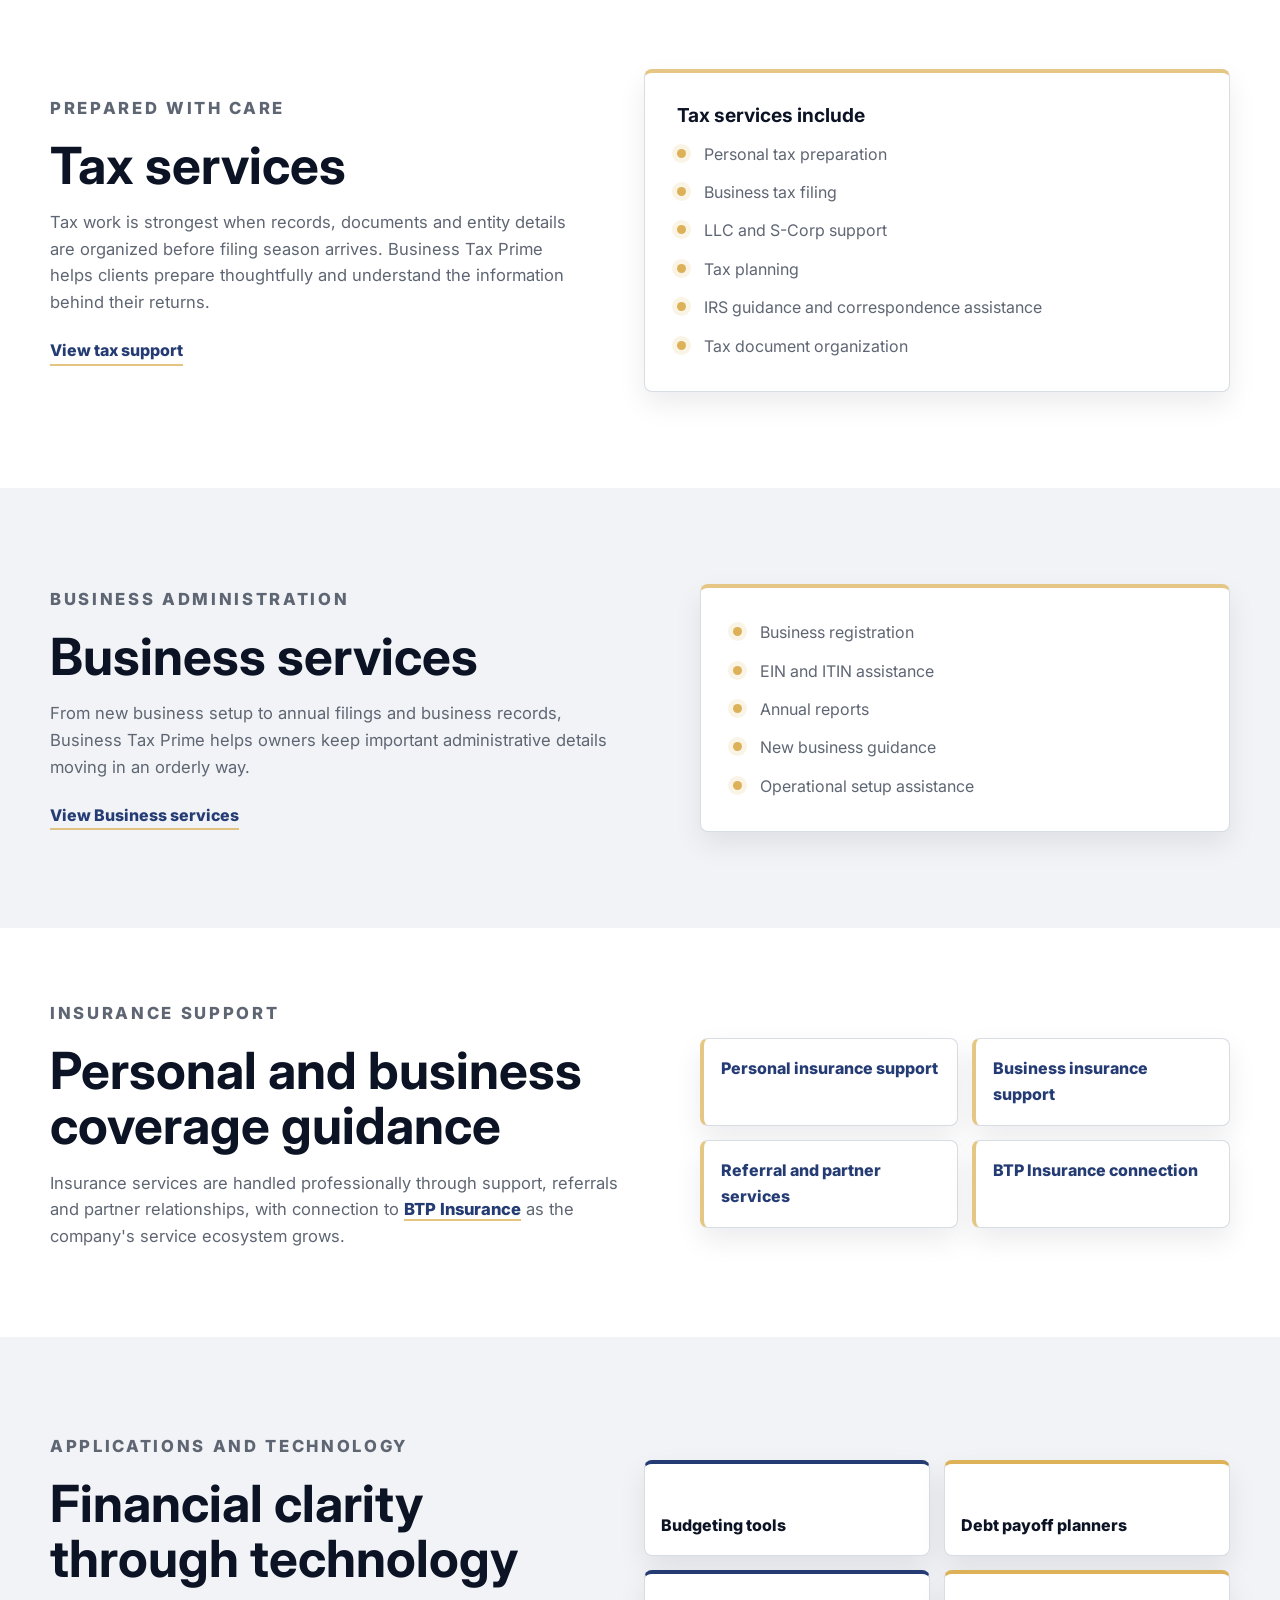
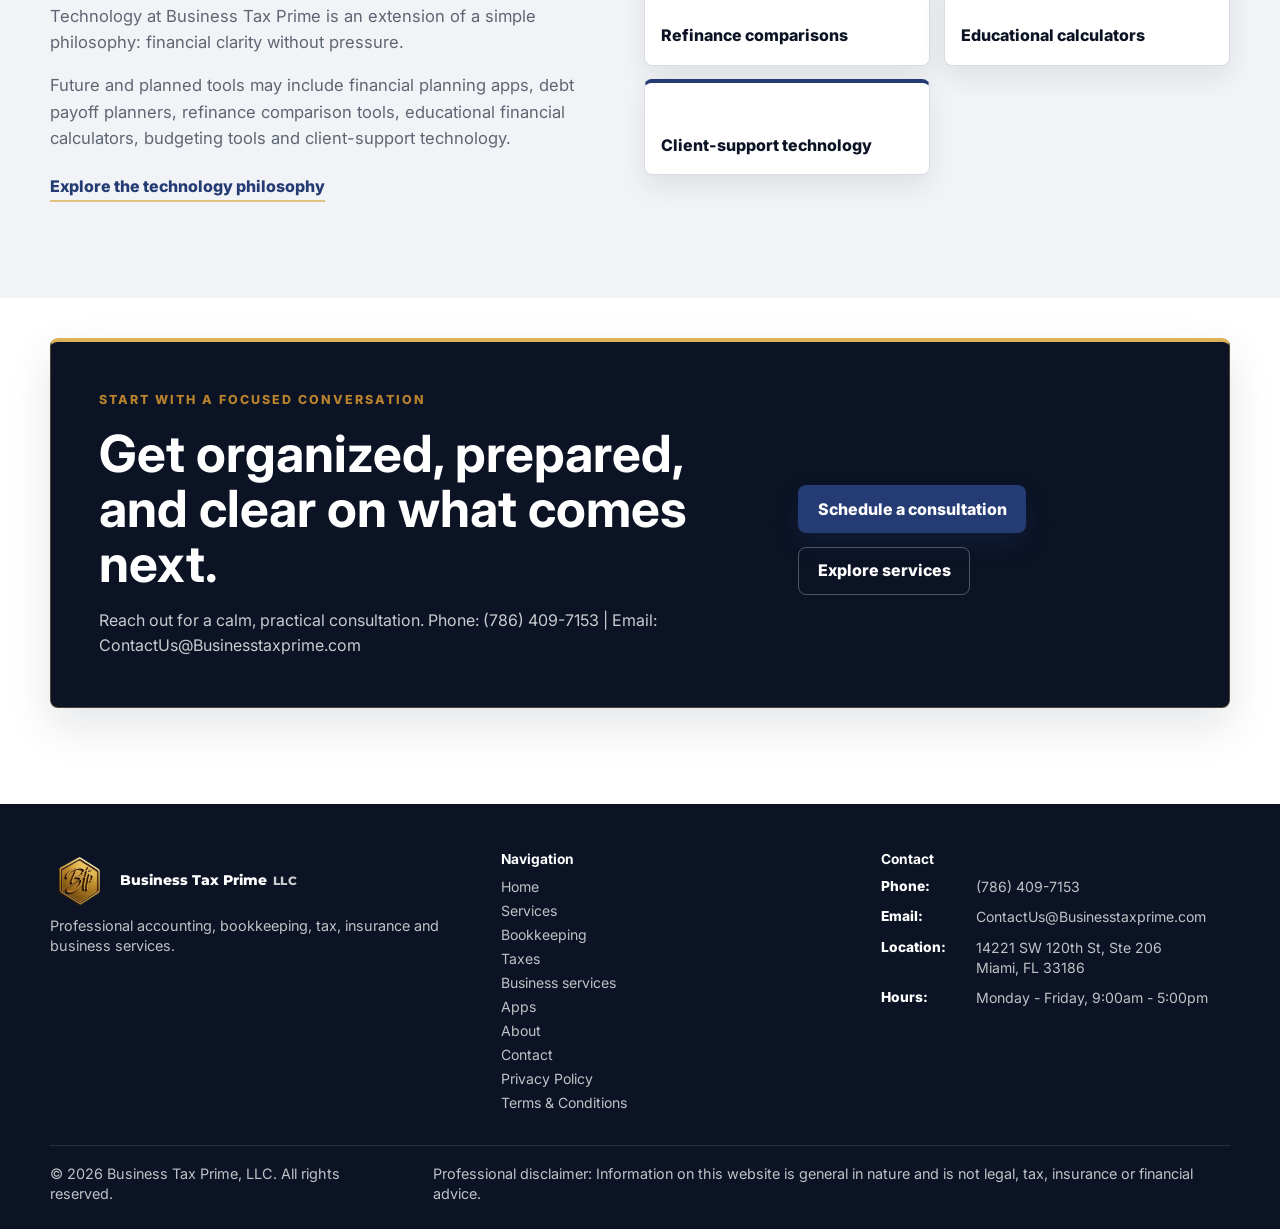
==== commit 12302df8: "Add service dropdown and contact image" ====
--- a/index.html
+++ b/index.html
@@ -25,7 +25,7 @@
         <span class="sr-only">Menu</span>
         <span></span><span></span><span></span>
       </button>
-      <nav class="primary-nav" id="primary-navigation" aria-label="Primary navigation"><a href="index.html">HOME</a><a href="services.html">SERVICES</a><a href="apps.html">APPS</a><a href="contact.html#about">ABOUT</a></nav><nav class="language-toggle" aria-label="Language options"><a href="index.html" lang="en" data-language-current>English</a><span aria-hidden="true">|</span><a href="https://translate.google.com/translate?sl=en&amp;tl=es&amp;u=https%3A%2F%2Fbusinesstaxprime.com%2F" lang="es" aria-label="Translate site to Spanish" data-translate-lang="es" target="_blank" rel="noopener">Espanol</a><span aria-hidden="true">|</span><a href="https://translate.google.com/translate?sl=en&amp;tl=ht&amp;u=https%3A%2F%2Fbusinesstaxprime.com%2F" lang="ht" title="Haitian Creole" aria-label="Translate site to Haitian Creole" data-translate-lang="ht" target="_blank" rel="noopener">Creole</a></nav>
+      <nav class="primary-nav" id="primary-navigation" aria-label="Primary navigation"><a href="index.html">HOME</a><div class="nav-dropdown"><a href="services.html">SERVICES</a><div class="nav-submenu" aria-label="Services submenu"><a href="bookkeeping.html">Bookkeeping</a><a href="taxes.html">Taxes</a><a href="business-services.html">Business services</a><a href="https://www.btpinsurance.net/" target="_blank" rel="noopener">Insurance services</a></div></div><a href="apps.html">APPS</a><a href="contact.html#about">ABOUT</a></nav><nav class="language-toggle" aria-label="Language options"><a href="index.html" lang="en" data-language-current>English</a><span aria-hidden="true">|</span><a href="https://translate.google.com/translate?sl=en&amp;tl=es&amp;u=https%3A%2F%2Fbusinesstaxprime.com%2F" lang="es" aria-label="Translate site to Spanish" data-translate-lang="es" target="_blank" rel="noopener">Espa&ntilde;ol</a><span aria-hidden="true">|</span><a href="https://translate.google.com/translate?sl=en&amp;tl=ht&amp;u=https%3A%2F%2Fbusinesstaxprime.com%2F" lang="ht" title="Haitian Creole" aria-label="Translate site to Haitian Creole" data-translate-lang="ht" target="_blank" rel="noopener">Creole</a></nav>
     </div>
   </header>
 
--- a/assets/css/styles.css
+++ b/assets/css/styles.css
@@ -216,7 +216,8 @@
   margin-left: auto;
 }
 
-.primary-nav a {
+.primary-nav a,
+.nav-dropdown > a {
   font-family: "Montserrat", "Inter", Arial, sans-serif;
   color: var(--muted);
   border-radius: 999px;
@@ -225,6 +226,52 @@
   font-weight: 600;
   letter-spacing: 0.08em;
   transition: background 180ms ease, color 180ms ease;
+}
+
+.nav-dropdown {
+  position: relative;
+}
+
+.nav-dropdown > a {
+  display: inline-flex;
+  align-items: center;
+}
+
+.nav-submenu {
+  position: absolute;
+  left: 50%;
+  top: calc(100% + 0.65rem);
+  z-index: 120;
+  display: grid;
+  min-width: 220px;
+  padding: 0.55rem;
+  background: var(--white);
+  border: 1px solid var(--border);
+  border-top: 4px solid var(--gold);
+  border-radius: var(--radius);
+  box-shadow: var(--shadow);
+  opacity: 0;
+  visibility: hidden;
+  transform: translate(-50%, 8px);
+  transition: opacity 160ms ease, transform 160ms ease, visibility 160ms ease;
+}
+
+.nav-submenu a {
+  display: block;
+  padding: 0.75rem 0.8rem;
+  color: var(--navy);
+  border-radius: 6px;
+  font-size: 0.92rem;
+  font-weight: 600;
+  letter-spacing: 0;
+  text-align: center;
+}
+
+.nav-dropdown:hover .nav-submenu,
+.nav-dropdown:focus-within .nav-submenu {
+  opacity: 1;
+  visibility: visible;
+  transform: translate(-50%, 0);
 }
 
 .primary-nav a:hover,
@@ -841,10 +888,18 @@
 }
 
 .page-hero {
-  padding: 104px 0 72px;
+  padding: 58px 0 48px;
   background:
     linear-gradient(180deg, var(--warm-white), var(--white));
   border-bottom: 1px solid var(--border);
+}
+
+.hero.section-pad {
+  padding-top: 58px;
+}
+
+.page-hero + .section-pad {
+  padding-top: 46px;
 }
 
 .page-hero h1 {
@@ -864,6 +919,28 @@
 
 .contact-grid {
   align-items: start;
+}
+
+.contact-aside {
+  display: grid;
+  gap: 1.25rem;
+}
+
+.contact-photo {
+  margin: 0;
+  overflow: hidden;
+  border: 1px solid var(--border);
+  border-top: 4px solid var(--gold);
+  border-radius: var(--radius);
+  box-shadow: var(--soft-shadow);
+  background: var(--white);
+}
+
+.contact-photo img {
+  width: 100%;
+  aspect-ratio: 16 / 10;
+  display: block;
+  object-fit: cover;
 }
 
 .about-copy {
@@ -895,6 +972,11 @@
   display: block;
   margin-bottom: 0.35rem;
   color: var(--navy);
+  font-weight: 800;
+}
+
+.required-marker {
+  color: var(--bronze);
   font-weight: 800;
 }
 
@@ -1099,14 +1181,50 @@
     display: flex;
   }
 
-  .primary-nav a {
+  .primary-nav a,
+  .nav-dropdown > a {
     border-radius: 6px;
+  }
+
+  .nav-dropdown {
+    display: grid;
+  }
+
+  .nav-submenu {
+    position: static;
+    min-width: 0;
+    margin: 0.2rem 0 0.35rem 0.75rem;
+    padding: 0.25rem 0 0.25rem 0.7rem;
+    border: 0;
+    border-left: 3px solid var(--gold);
+    border-radius: 0;
+    box-shadow: none;
+    opacity: 1;
+    visibility: visible;
+    transform: none;
+  }
+
+  .nav-submenu a {
+    padding: 0.48rem 0.6rem;
+    text-align: left;
   }
 }
 
 @media (max-width: 900px) {
   .section-pad {
     padding: 72px 0;
+  }
+
+  .page-hero {
+    padding: 44px 0 40px;
+  }
+
+  .hero.section-pad {
+    padding-top: 44px;
+  }
+
+  .page-hero + .section-pad {
+    padding-top: 36px;
   }
 
   .hero-grid,
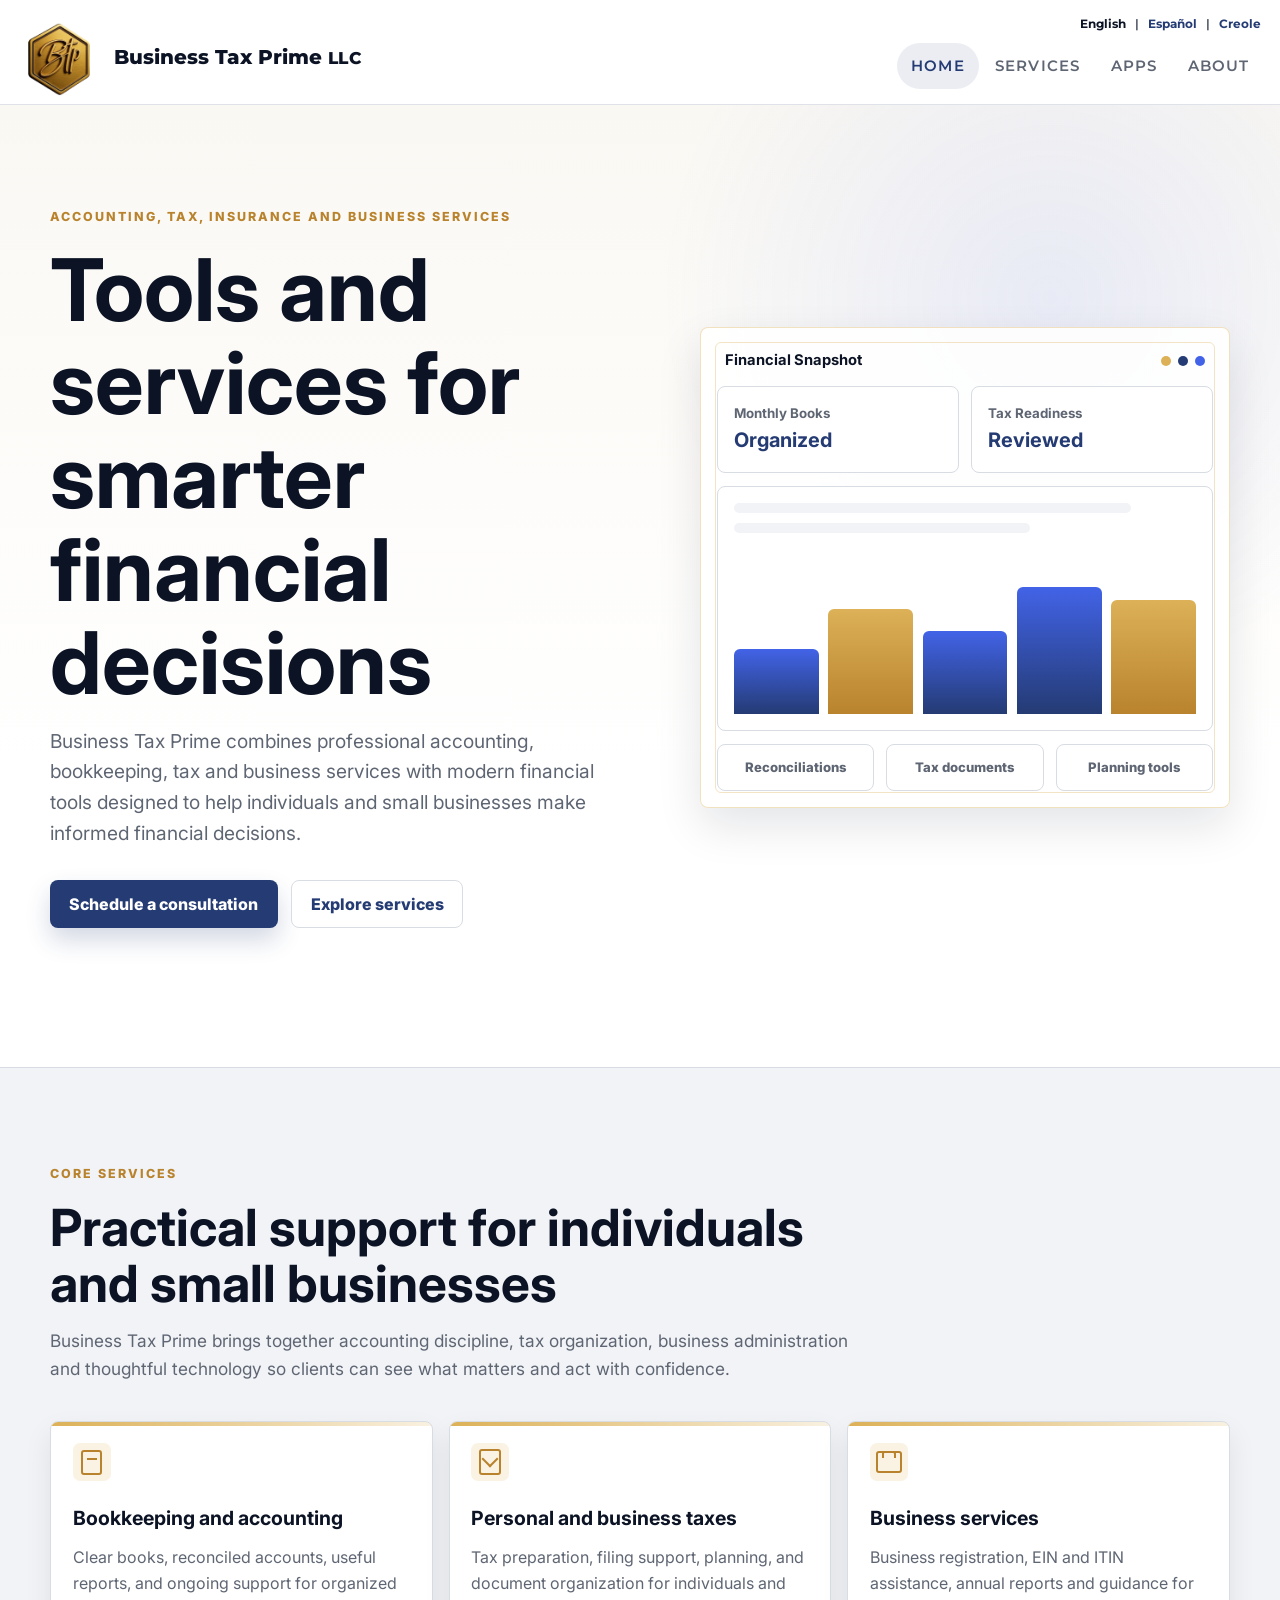
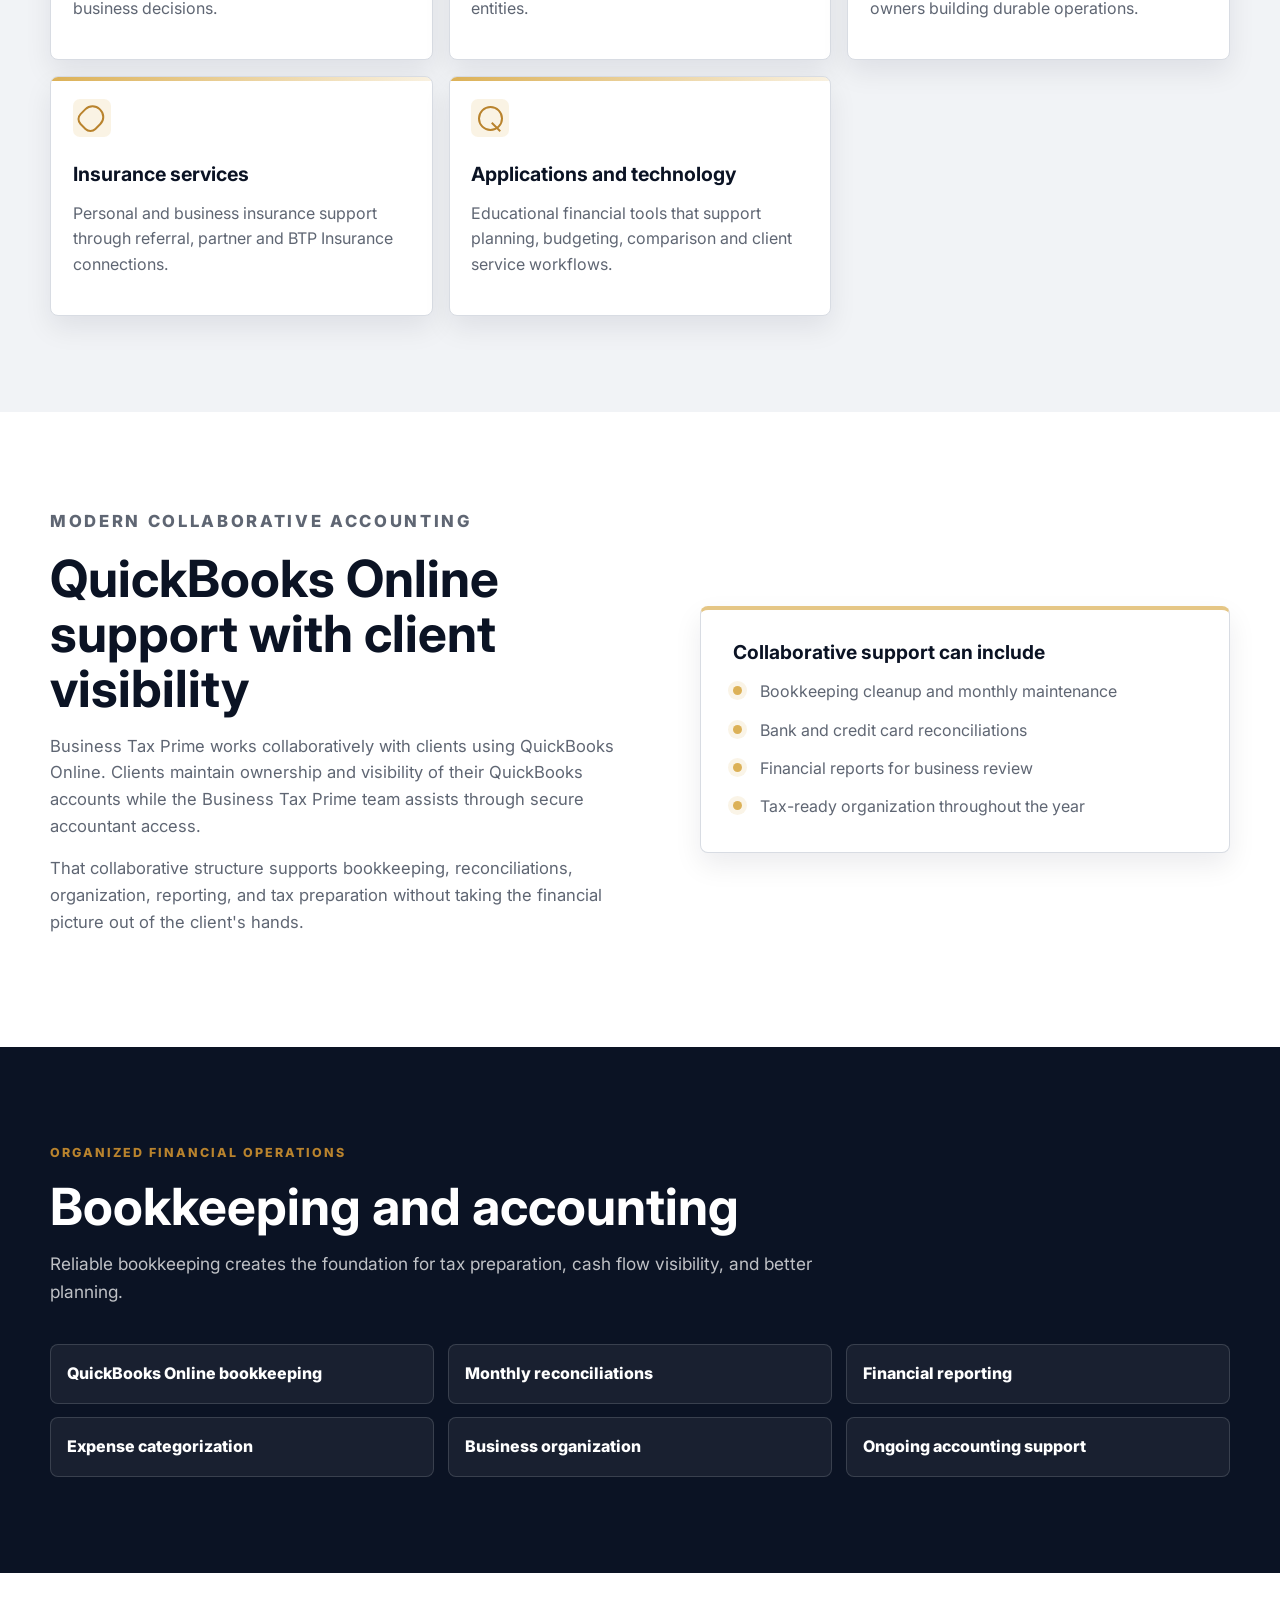
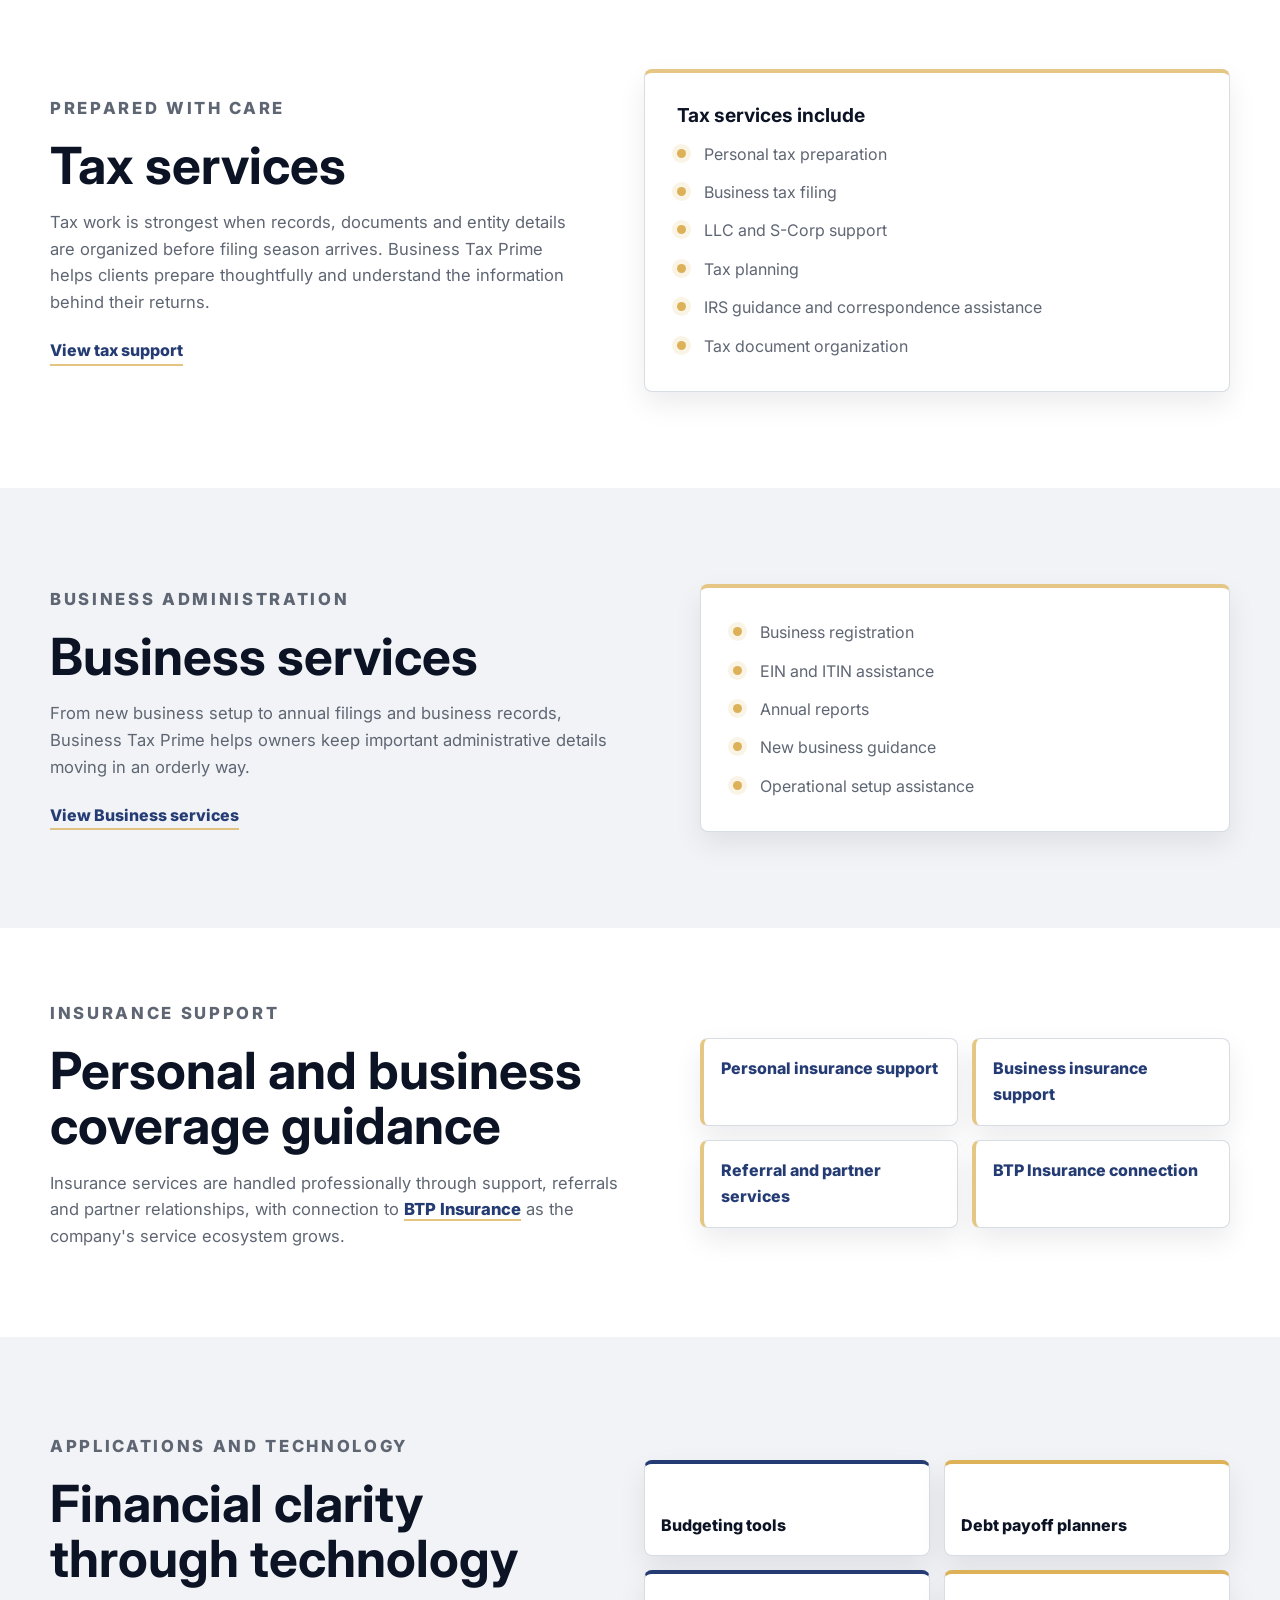
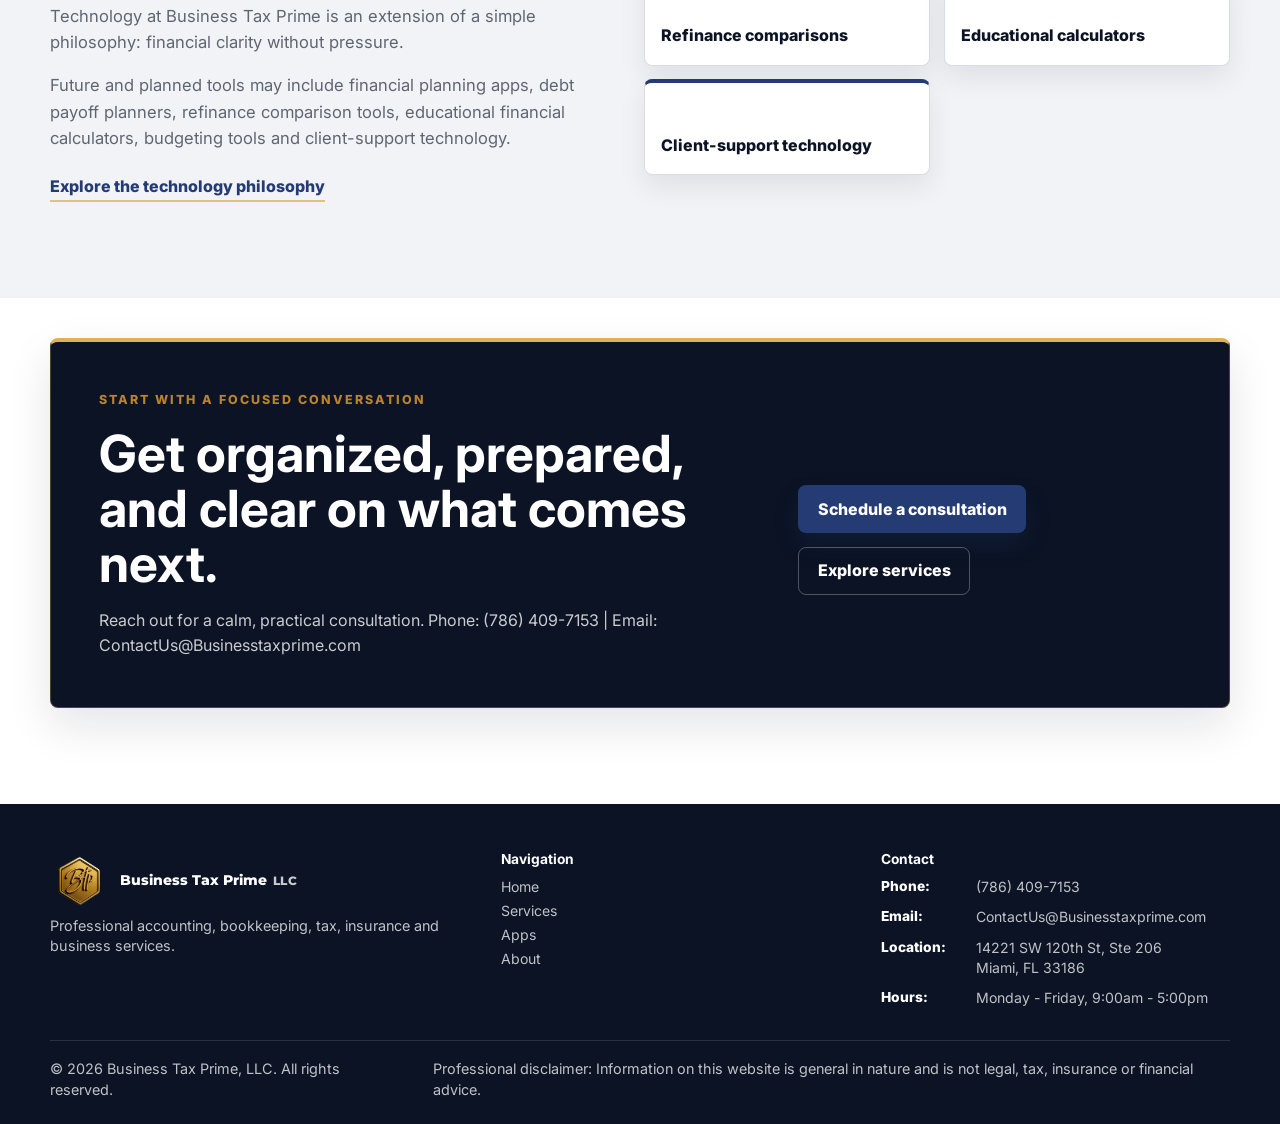
==== commit d719fc5e: "Refine navigation menus and footer links" ====
--- a/index.html
+++ b/index.html
@@ -25,7 +25,7 @@
         <span class="sr-only">Menu</span>
         <span></span><span></span><span></span>
       </button>
-      <nav class="primary-nav" id="primary-navigation" aria-label="Primary navigation"><a href="index.html">HOME</a><div class="nav-dropdown"><a href="services.html">SERVICES</a><div class="nav-submenu" aria-label="Services submenu"><a href="bookkeeping.html">Bookkeeping</a><a href="taxes.html">Taxes</a><a href="business-services.html">Business services</a><a href="https://www.btpinsurance.net/" target="_blank" rel="noopener">Insurance services</a></div></div><a href="apps.html">APPS</a><a href="contact.html#about">ABOUT</a></nav><nav class="language-toggle" aria-label="Language options"><a href="index.html" lang="en" data-language-current>English</a><span aria-hidden="true">|</span><a href="https://translate.google.com/translate?sl=en&amp;tl=es&amp;u=https%3A%2F%2Fbusinesstaxprime.com%2F" lang="es" aria-label="Translate site to Spanish" data-translate-lang="es" target="_blank" rel="noopener">Espa&ntilde;ol</a><span aria-hidden="true">|</span><a href="https://translate.google.com/translate?sl=en&amp;tl=ht&amp;u=https%3A%2F%2Fbusinesstaxprime.com%2F" lang="ht" title="Haitian Creole" aria-label="Translate site to Haitian Creole" data-translate-lang="ht" target="_blank" rel="noopener">Creole</a></nav>
+      <nav class="primary-nav" id="primary-navigation" aria-label="Primary navigation"><a href="index.html">HOME</a><div class="nav-dropdown"><a href="services.html">SERVICES</a><div class="nav-submenu" aria-label="Services submenu"><a href="bookkeeping.html">Bookkeeping</a><a href="taxes.html">Taxes</a><a href="business-services.html">Business services</a><a href="https://www.btpinsurance.net/" target="_blank" rel="noopener">Insurance services</a></div></div><a href="apps.html">APPS</a><div class="nav-dropdown"><a href="contact.html#about">ABOUT</a><div class="nav-submenu" aria-label="About submenu"><a href="contact.html#about">About us</a><a href="contact.html#contact">Contact us</a><a href="privacy.html">Privacy Policy</a><a href="terms.html">Terms &amp; Conditions</a></div></div></nav><nav class="language-toggle" aria-label="Language options"><a href="index.html" lang="en" data-language-current>English</a><span aria-hidden="true">|</span><a href="https://translate.google.com/translate?sl=en&amp;tl=es&amp;u=https%3A%2F%2Fbusinesstaxprime.com%2F" lang="es" aria-label="Translate site to Spanish" data-translate-lang="es" target="_blank" rel="noopener">Espa&ntilde;ol</a><span aria-hidden="true">|</span><a href="https://translate.google.com/translate?sl=en&amp;tl=ht&amp;u=https%3A%2F%2Fbusinesstaxprime.com%2F" lang="ht" title="Haitian Creole" aria-label="Translate site to Haitian Creole" data-translate-lang="ht" target="_blank" rel="noopener">Creole</a></nav>
     </div>
   </header>
 
@@ -263,7 +263,7 @@
       </div>
       <div>
         <h2>Navigation</h2>
-        <nav class="footer-links" aria-label="Footer navigation"><a href="index.html">Home</a><a href="services.html">Services</a><a href="bookkeeping.html">Bookkeeping</a><a href="taxes.html">Taxes</a><a href="business-services.html">Business services</a><a href="apps.html">Apps</a><a href="contact.html#about">About</a><a href="contact.html#contact">Contact</a><a href="privacy.html">Privacy Policy</a><a href="terms.html">Terms &amp; Conditions</a></nav>
+        <nav class="footer-links" aria-label="Footer navigation"><a href="index.html">Home</a><a href="services.html">Services</a><a href="apps.html">Apps</a><a href="contact.html#about">About</a></nav>
       </div>
       <div>
         <h2>Contact</h2>
--- a/assets/css/styles.css
+++ b/assets/css/styles.css
@@ -150,11 +150,13 @@
 }
 
 .header-inner {
+  position: relative;
   min-height: 104px;
   display: flex;
   align-items: center;
   justify-content: space-between;
   gap: 1.2rem;
+  padding-top: 0.85rem;
 }
 
 .brand {
@@ -214,6 +216,7 @@
   align-items: center;
   gap: 0.08rem;
   margin-left: auto;
+  padding-top: 0.9rem;
 }
 
 .primary-nav a,
@@ -256,6 +259,12 @@
   transition: opacity 160ms ease, transform 160ms ease, visibility 160ms ease;
 }
 
+.primary-nav > .nav-dropdown:last-child .nav-submenu {
+  left: auto;
+  right: 0;
+  transform: translate(0, 8px);
+}
+
 .nav-submenu a {
   display: block;
   padding: 0.75rem 0.8rem;
@@ -265,6 +274,7 @@
   font-weight: 600;
   letter-spacing: 0;
   text-align: center;
+  white-space: normal;
 }
 
 .nav-dropdown:hover .nav-submenu,
@@ -274,6 +284,11 @@
   transform: translate(-50%, 0);
 }
 
+.primary-nav > .nav-dropdown:last-child:hover .nav-submenu,
+.primary-nav > .nav-dropdown:last-child:focus-within .nav-submenu {
+  transform: translate(0, 0);
+}
+
 .primary-nav a:hover,
 .primary-nav a:focus-visible,
 .primary-nav a[aria-current="page"] {
@@ -282,6 +297,9 @@
 }
 
 .language-toggle {
+  position: absolute;
+  right: 0;
+  top: 0.78rem;
   display: inline-flex;
   align-items: center;
   gap: 0.36rem;
@@ -1155,6 +1173,7 @@
   }
 
   .language-toggle {
+    position: static;
     order: 2;
     margin-left: auto;
   }
@@ -1175,6 +1194,7 @@
     border-radius: var(--radius);
     box-shadow: var(--shadow);
     margin-left: 0;
+    padding-top: 0.75rem;
   }
 
   .primary-nav.is-open {
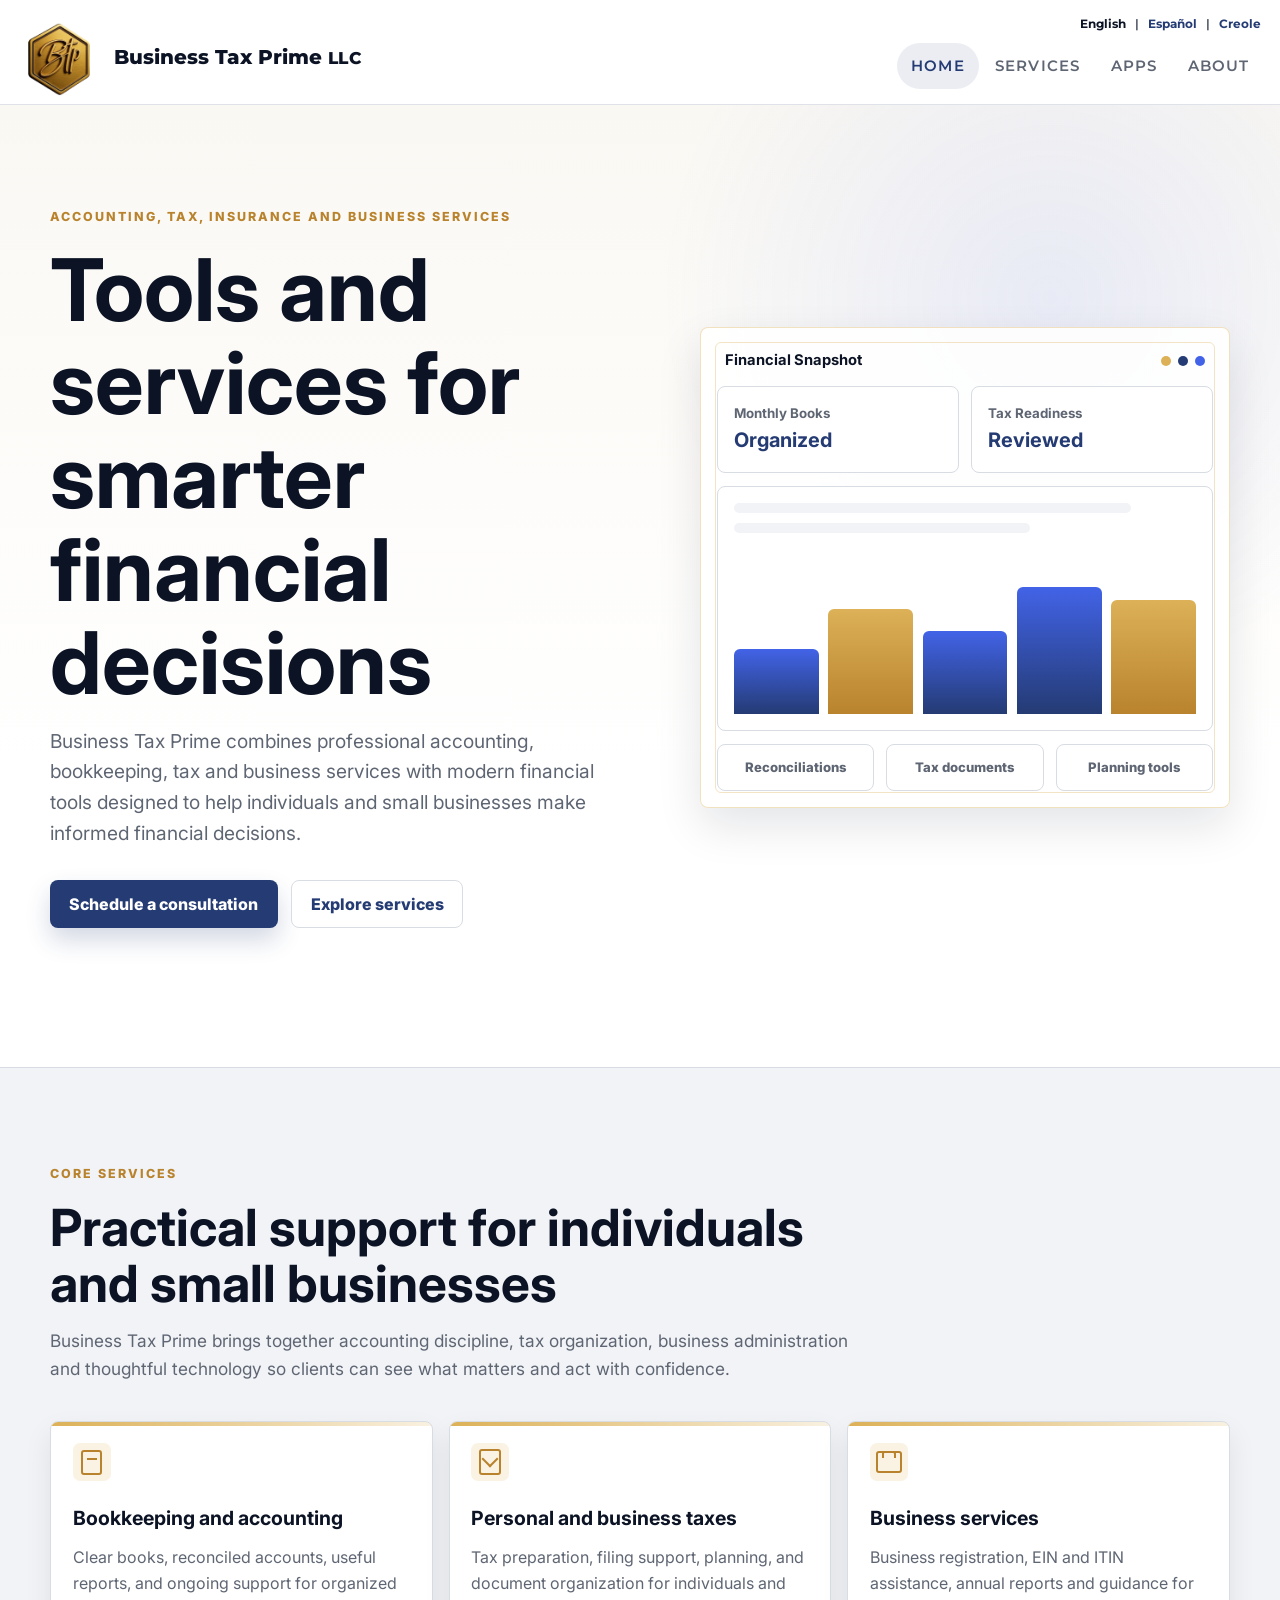
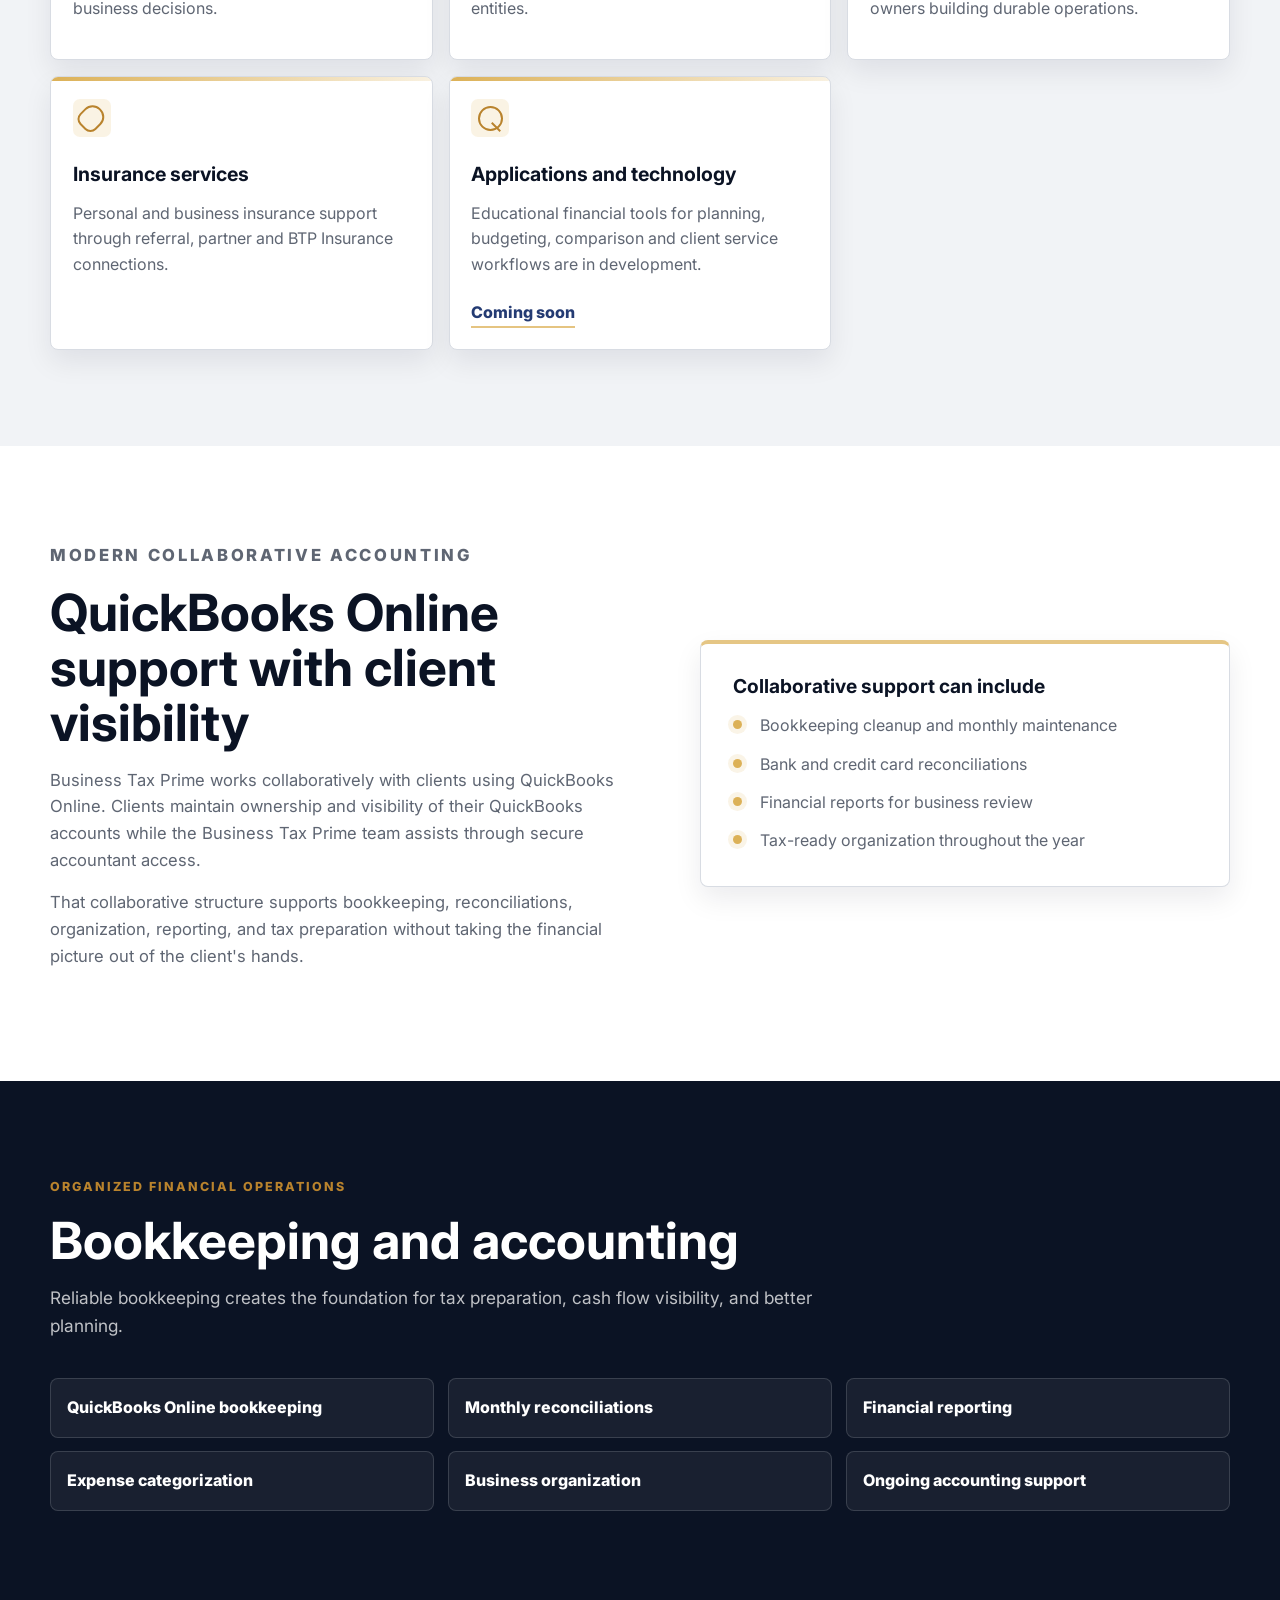
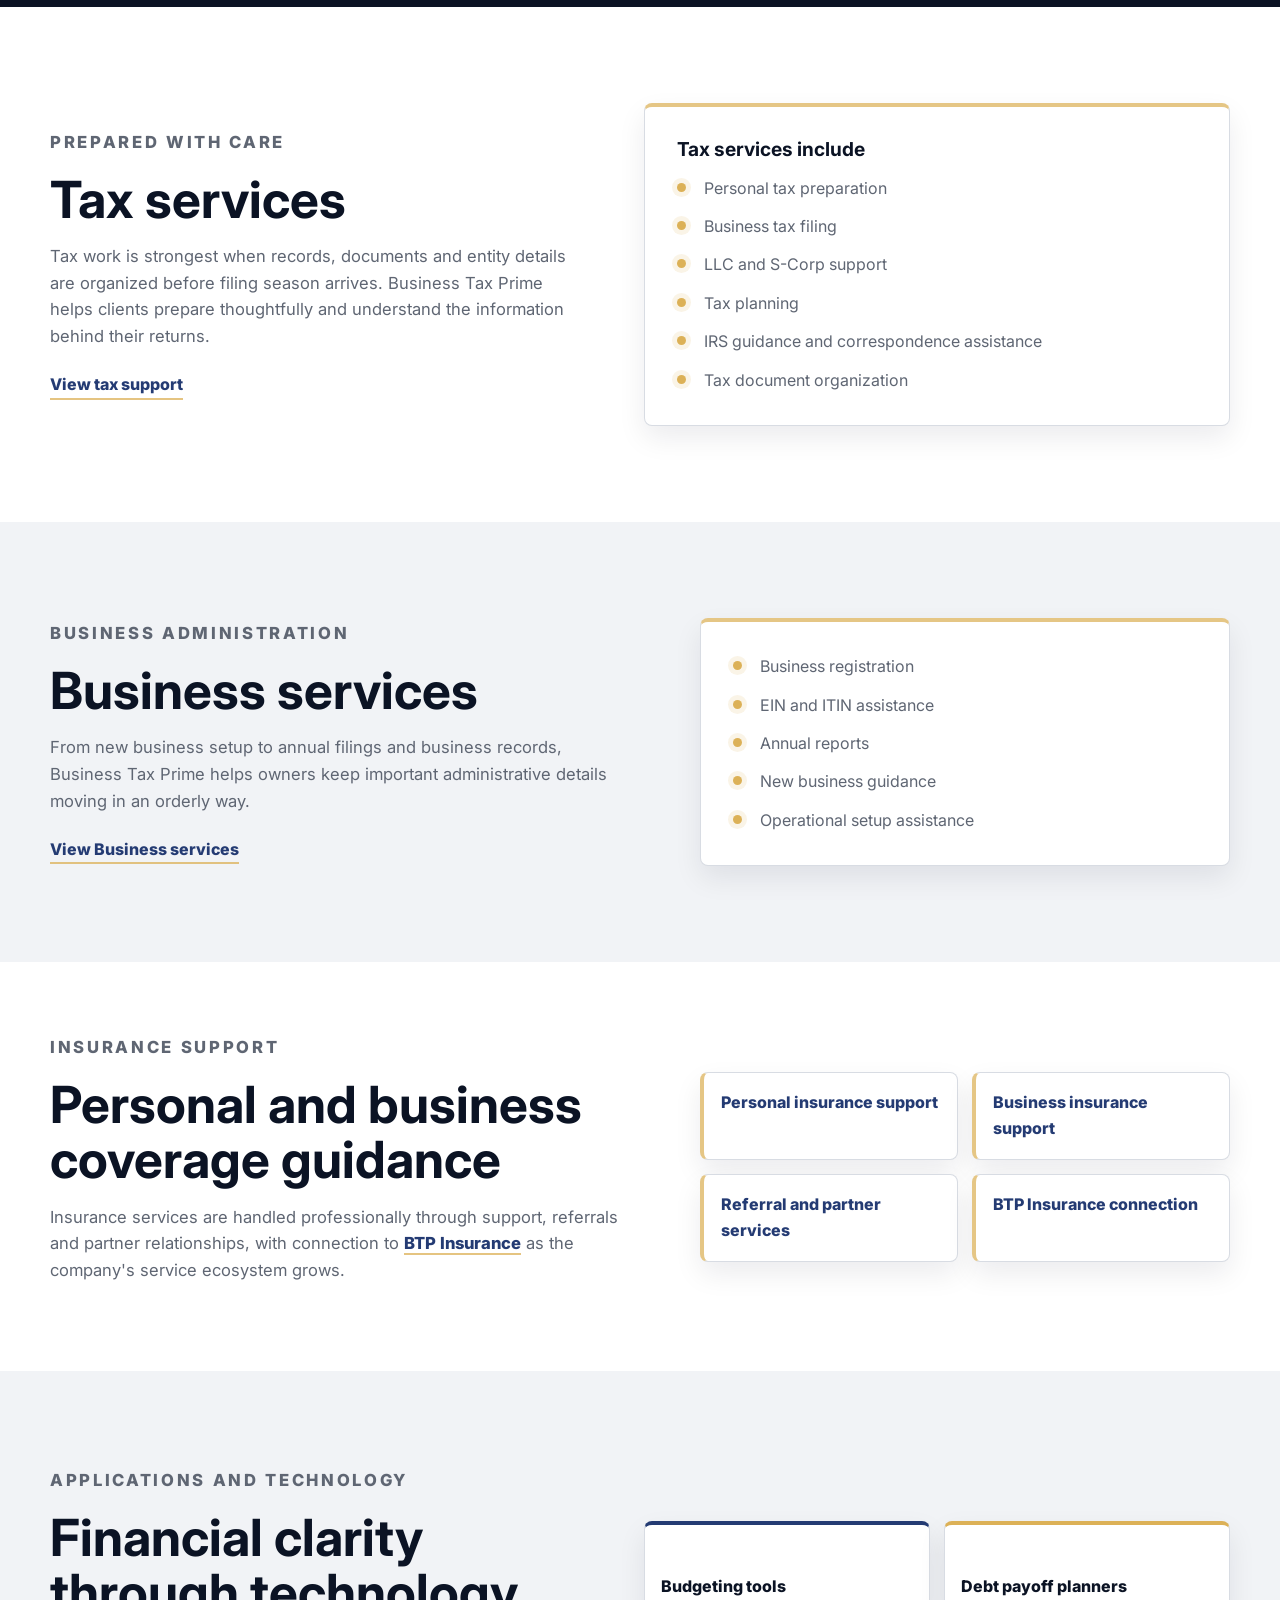
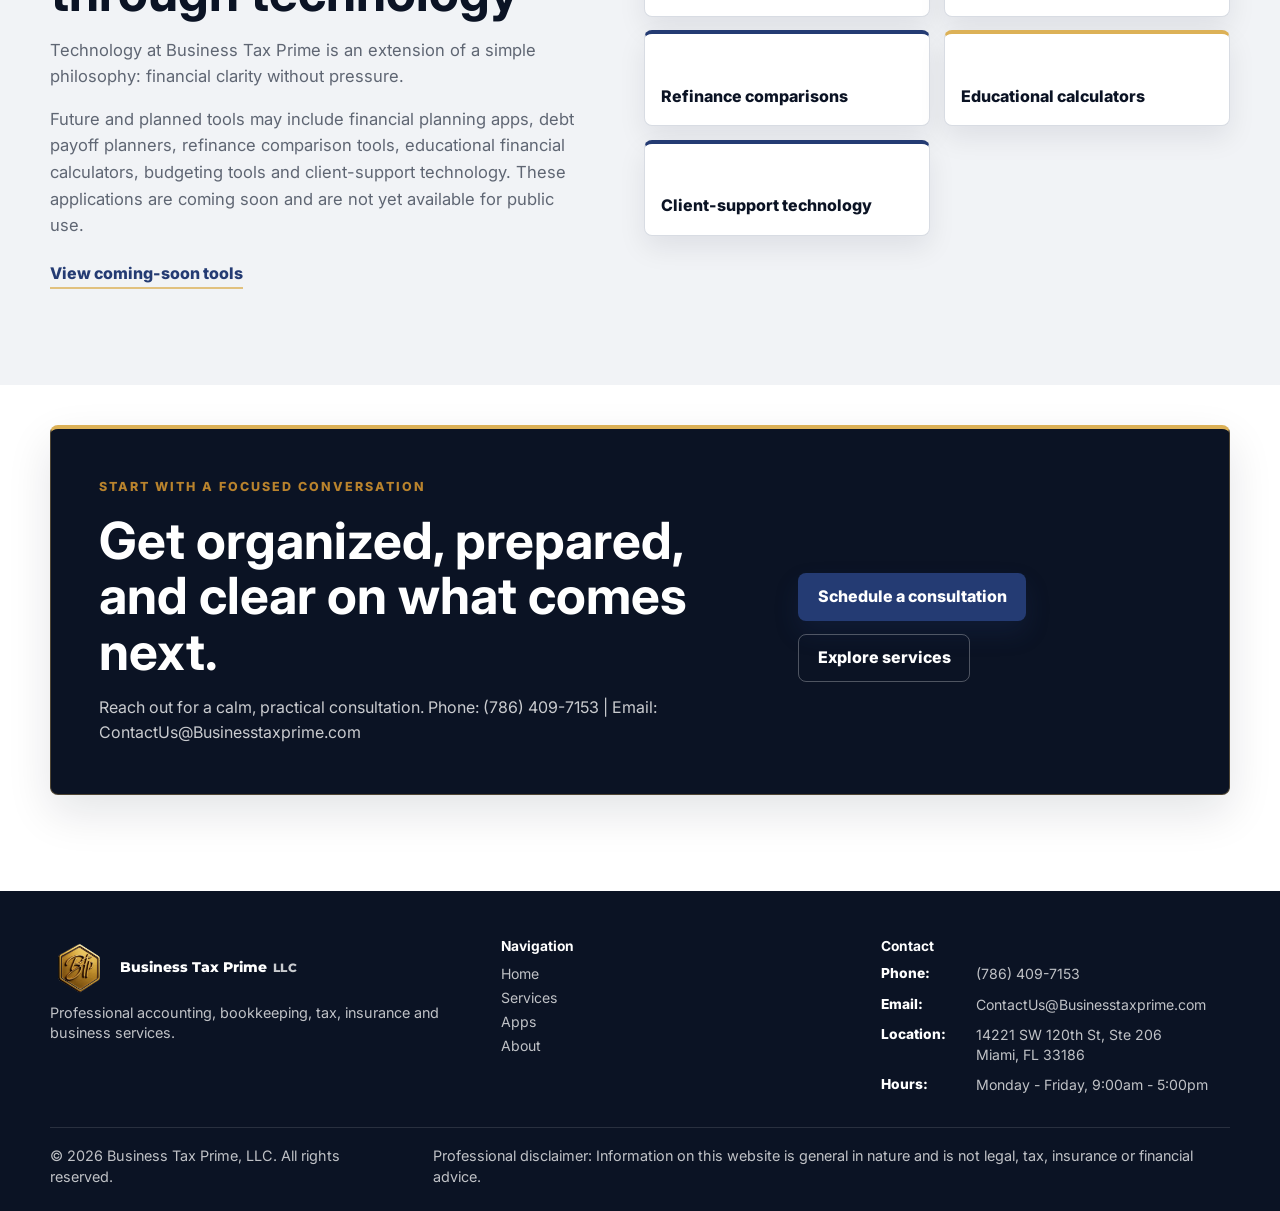
==== commit 93862859: "Mark applications as coming soon" ====
--- a/index.html
+++ b/index.html
@@ -113,7 +113,8 @@
           <a class="service-card reveal" href="apps.html">
             <span class="card-icon icon-tools" aria-hidden="true"></span>
             <h3>Applications and technology</h3>
-            <p>Educational financial tools that support planning, budgeting, comparison and client service workflows.</p>
+            <p>Educational financial tools for planning, budgeting, comparison and client service workflows are in development.</p>
+            <span class="text-link">Coming soon</span>
           </a>
         </div>
       </div>
@@ -228,8 +229,8 @@
           <p class="eyebrow">Applications and technology</p>
           <h2>Financial clarity through technology</h2>
           <p>Technology at Business Tax Prime is an extension of a simple philosophy: financial clarity without pressure.</p>
-          <p>Future and planned tools may include financial planning apps, debt payoff planners, refinance comparison tools, educational financial calculators, budgeting tools and client-support technology.</p>
-          <a class="text-link" href="apps.html">Explore the technology philosophy</a>
+          <p>Future and planned tools may include financial planning apps, debt payoff planners, refinance comparison tools, educational financial calculators, budgeting tools and client-support technology. These applications are coming soon and are not yet available for public use.</p>
+          <a class="text-link" href="apps.html">View coming-soon tools</a>
         </div>
       </div>
     </section>
--- a/assets/css/styles.css
+++ b/assets/css/styles.css
@@ -927,6 +927,17 @@
 .page-hero p:not(.eyebrow) {
   color: var(--muted);
   font-size: 1.16rem;
+}
+
+.coming-soon-note {
+  max-width: 760px;
+  margin-top: 1.1rem;
+  padding: 0.9rem 1rem;
+  color: var(--navy);
+  background: rgba(220, 177, 87, 0.18);
+  border: 1px solid rgba(185, 131, 45, 0.28);
+  border-left: 4px solid var(--gold);
+  border-radius: var(--radius);
 }
 
 .tech-hero {
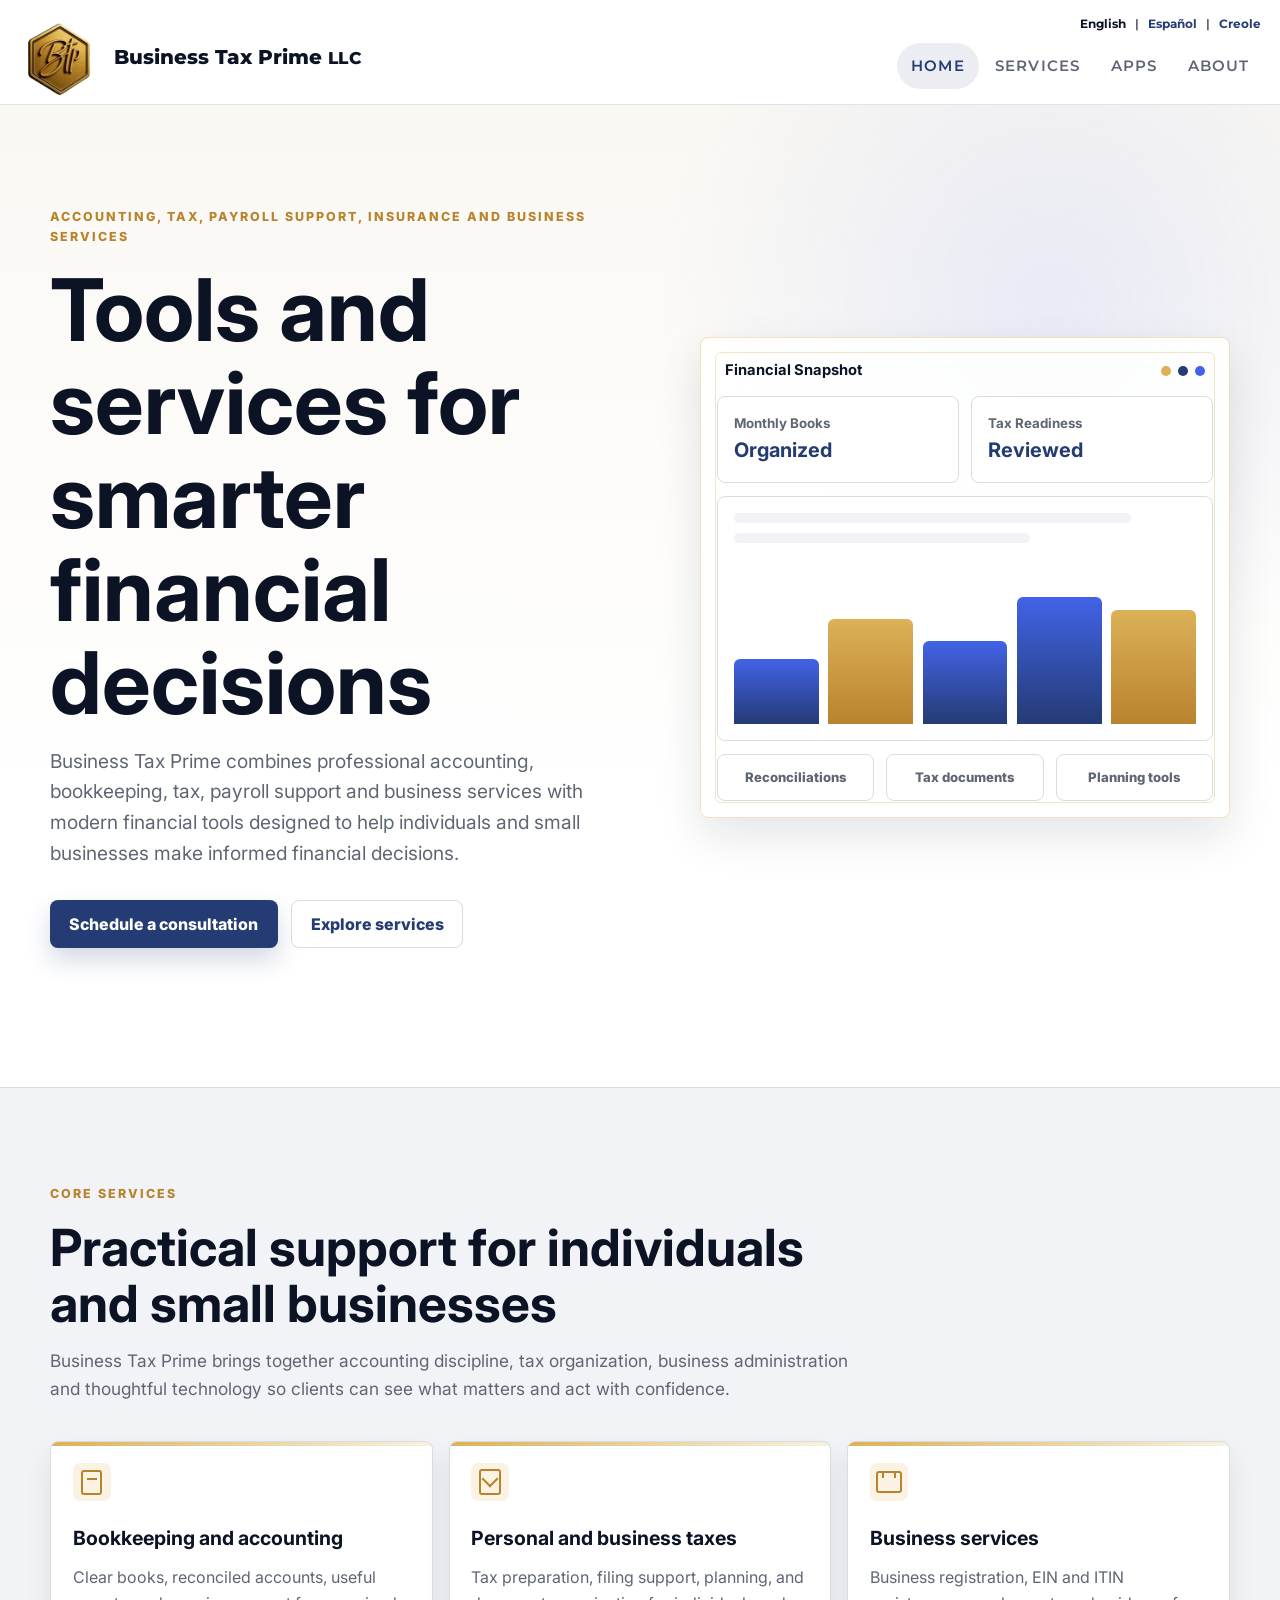
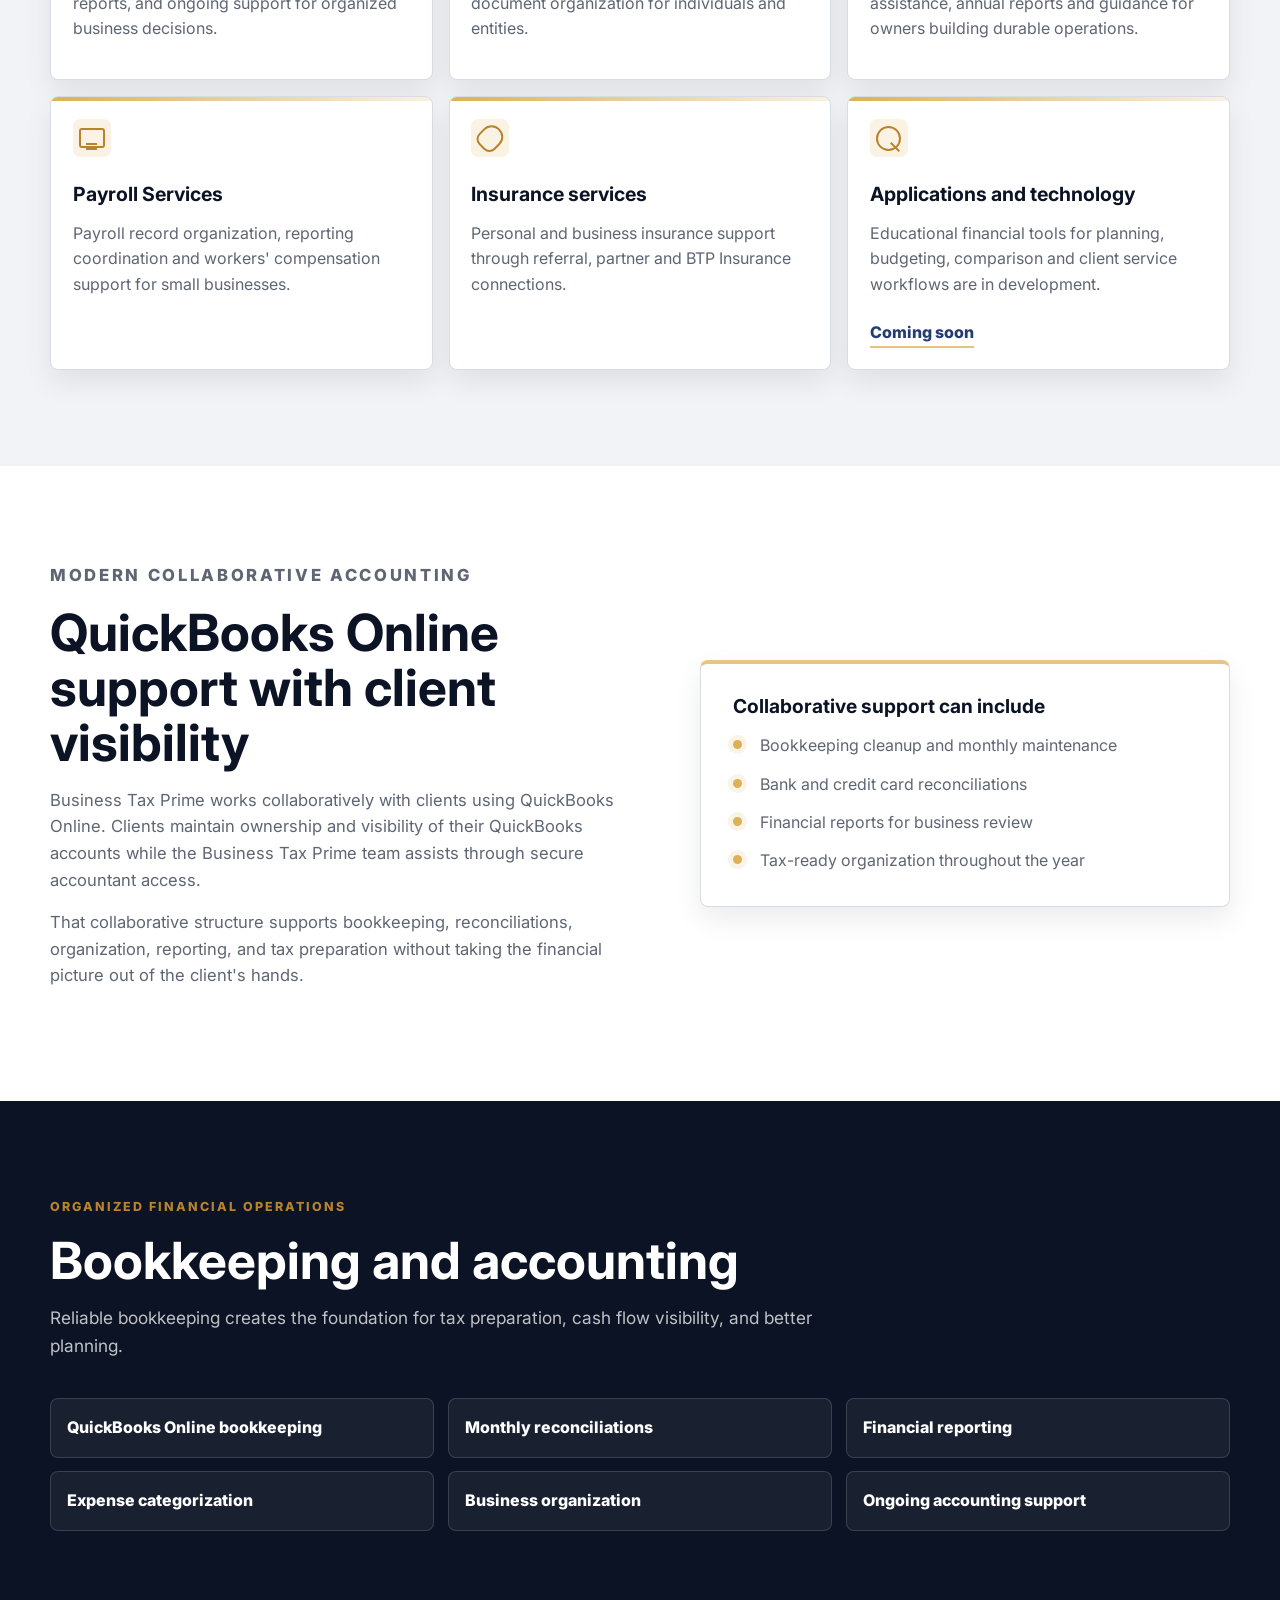
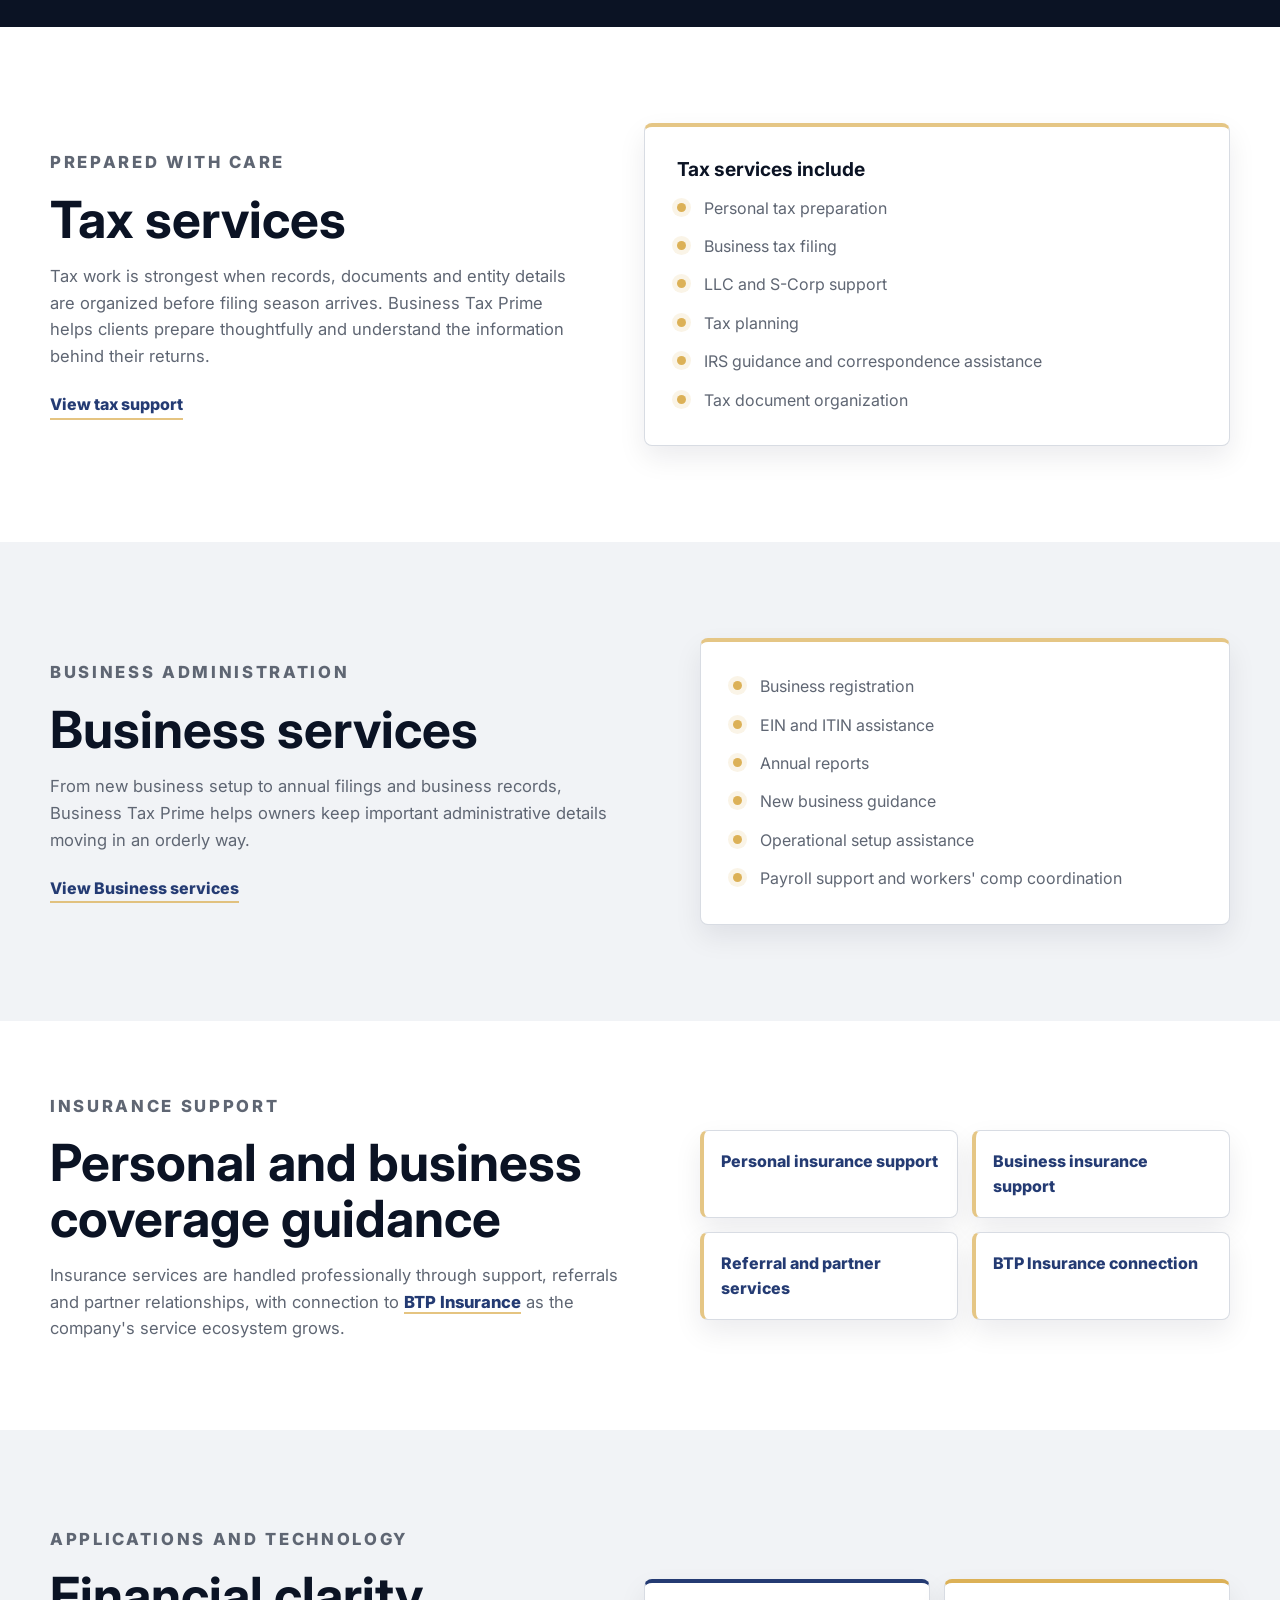
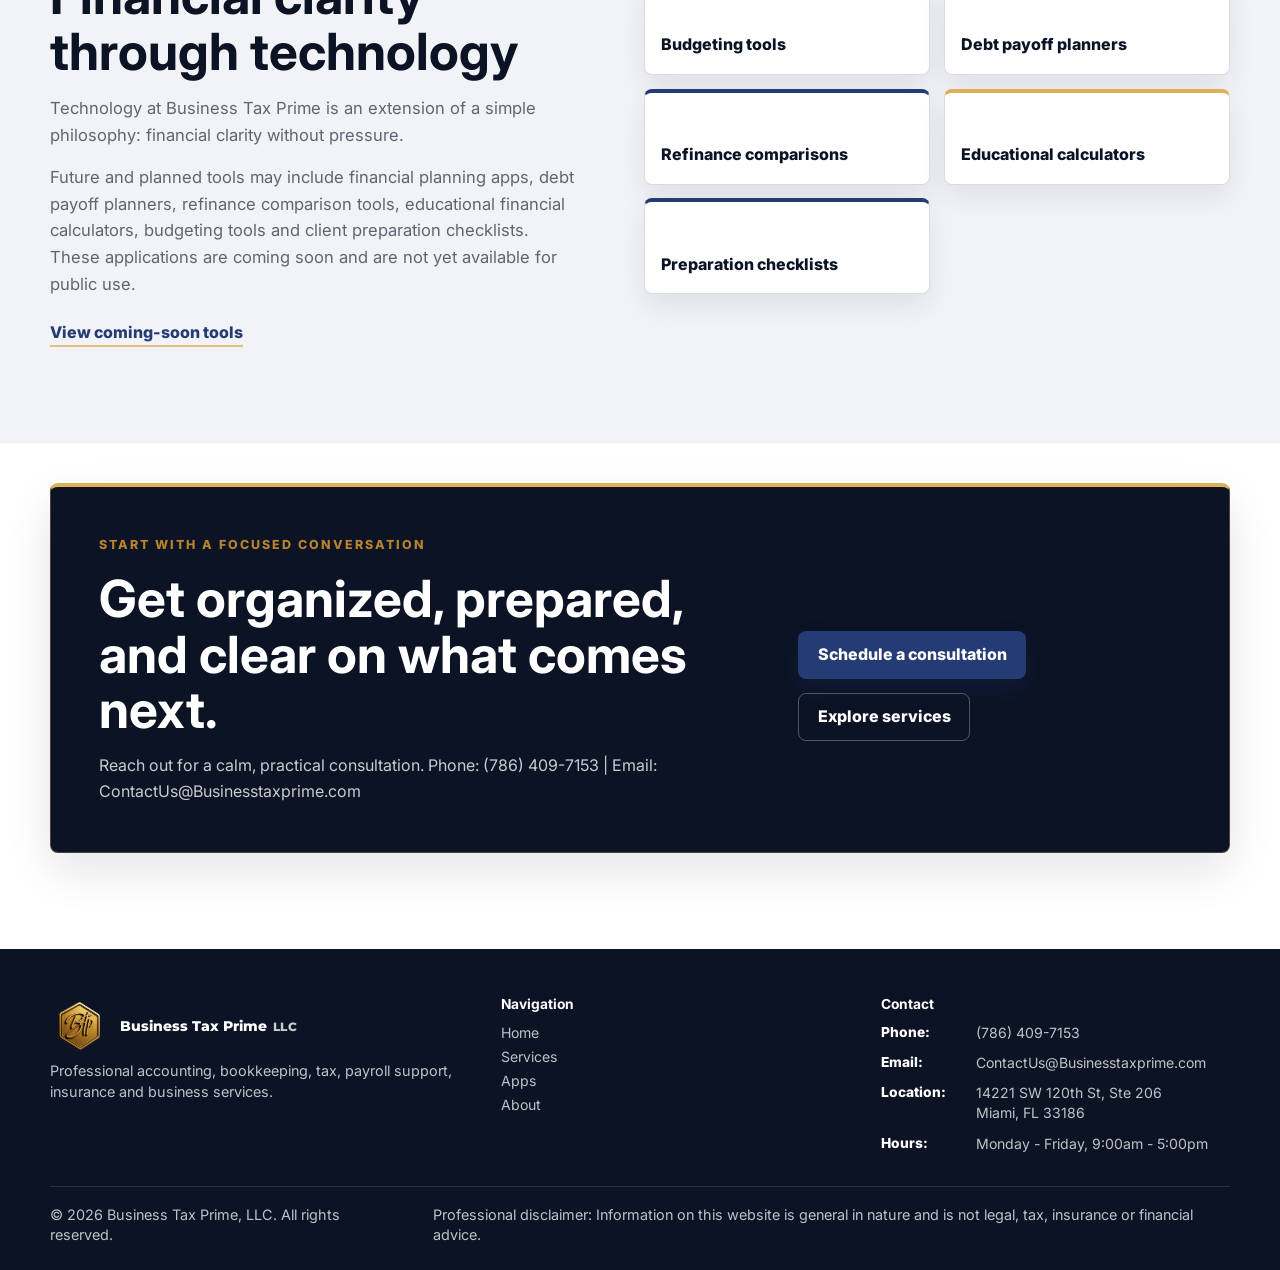
==== commit 66889f46: "Update apps and payroll service content" ====
--- a/index.html
+++ b/index.html
@@ -4,7 +4,7 @@
   <meta charset="UTF-8">
   <meta name="viewport" content="width=device-width, initial-scale=1.0">
   <title>Business Tax Prime, LLC | Accounting, Tax, Bookkeeping & Business services</title>
-  <meta name="description" content="Business Tax Prime, LLC provides professional accounting, bookkeeping, tax, insurance and business services enhanced by modern financial planning tools.">
+  <meta name="description" content="Business Tax Prime, LLC provides professional accounting, bookkeeping, tax, payroll support, insurance and business services enhanced by modern financial planning tools.">
   <link rel="preconnect" href="https://fonts.googleapis.com">
   <link rel="preconnect" href="https://fonts.gstatic.com" crossorigin>
   <link href="https://fonts.googleapis.com/css2?family=Inter:wght@400;500;600;700;800&family=Montserrat:wght@500;600;700;800&display=swap" rel="stylesheet">
@@ -25,7 +25,7 @@
         <span class="sr-only">Menu</span>
         <span></span><span></span><span></span>
       </button>
-      <nav class="primary-nav" id="primary-navigation" aria-label="Primary navigation"><a href="index.html">HOME</a><div class="nav-dropdown"><a href="services.html">SERVICES</a><div class="nav-submenu" aria-label="Services submenu"><a href="bookkeeping.html">Bookkeeping</a><a href="taxes.html">Taxes</a><a href="business-services.html">Business services</a><a href="https://www.btpinsurance.net/" target="_blank" rel="noopener">Insurance services</a></div></div><a href="apps.html">APPS</a><div class="nav-dropdown"><a href="contact.html#about">ABOUT</a><div class="nav-submenu" aria-label="About submenu"><a href="contact.html#about">About us</a><a href="contact.html#contact">Contact us</a><a href="privacy.html">Privacy Policy</a><a href="terms.html">Terms &amp; Conditions</a></div></div></nav><nav class="language-toggle" aria-label="Language options"><a href="index.html" lang="en" data-language-current>English</a><span aria-hidden="true">|</span><a href="https://translate.google.com/translate?sl=en&amp;tl=es&amp;u=https%3A%2F%2Fbusinesstaxprime.com%2F" lang="es" aria-label="Translate site to Spanish" data-translate-lang="es" target="_blank" rel="noopener">Espa&ntilde;ol</a><span aria-hidden="true">|</span><a href="https://translate.google.com/translate?sl=en&amp;tl=ht&amp;u=https%3A%2F%2Fbusinesstaxprime.com%2F" lang="ht" title="Haitian Creole" aria-label="Translate site to Haitian Creole" data-translate-lang="ht" target="_blank" rel="noopener">Creole</a></nav>
+      <nav class="primary-nav" id="primary-navigation" aria-label="Primary navigation"><a href="index.html">HOME</a><div class="nav-dropdown"><a href="services.html">SERVICES</a><div class="nav-submenu" aria-label="Services submenu"><a href="bookkeeping.html">Bookkeeping</a><a href="taxes.html">Taxes</a><a href="business-services.html">Business services</a><a href="business-services.html#payroll">Payroll Services</a><a href="https://www.btpinsurance.net/" target="_blank" rel="noopener">Insurance services</a></div></div><a href="apps.html">APPS</a><div class="nav-dropdown"><a href="contact.html#about">ABOUT</a><div class="nav-submenu" aria-label="About submenu"><a href="contact.html#about">About us</a><a href="contact.html#contact">Contact us</a><a href="privacy.html">Privacy Policy</a><a href="terms.html">Terms &amp; Conditions</a></div></div></nav><nav class="language-toggle" aria-label="Language options"><a href="index.html" lang="en" data-language-current>English</a><span aria-hidden="true">|</span><a href="https://translate.google.com/translate?sl=en&amp;tl=es&amp;u=https%3A%2F%2Fbusinesstaxprime.com%2F" lang="es" aria-label="Translate site to Spanish" data-translate-lang="es" target="_blank" rel="noopener">Espa&ntilde;ol</a><span aria-hidden="true">|</span><a href="https://translate.google.com/translate?sl=en&amp;tl=ht&amp;u=https%3A%2F%2Fbusinesstaxprime.com%2F" lang="ht" title="Haitian Creole" aria-label="Translate site to Haitian Creole" data-translate-lang="ht" target="_blank" rel="noopener">Creole</a></nav>
     </div>
   </header>
 
@@ -33,9 +33,9 @@
     <section class="hero section-pad">
       <div class="container hero-grid">
         <div class="hero-copy reveal">
-          <p class="eyebrow">Accounting, tax, insurance and business services</p>
+          <p class="eyebrow">Accounting, tax, payroll support, insurance and business services</p>
           <h1>Tools and services for smarter financial decisions</h1>
-          <p class="hero-lead">Business Tax Prime combines professional accounting, bookkeeping, tax and business services with modern financial tools designed to help individuals and small businesses make informed financial decisions.</p>
+          <p class="hero-lead">Business Tax Prime combines professional accounting, bookkeeping, tax, payroll support and business services with modern financial tools designed to help individuals and small businesses make informed financial decisions.</p>
           <div class="hero-actions">
             <a class="btn btn-primary" href="mailto:ContactUs@Businesstaxprime.com?subject=Business%20Tax%20Prime%20consultation">Schedule a consultation</a>
             <a class="btn btn-secondary" href="services.html">Explore services</a>
@@ -104,6 +104,11 @@
             <span class="card-icon icon-business" aria-hidden="true"></span>
             <h3>Business services</h3>
             <p>Business registration, EIN and ITIN assistance, annual reports and guidance for owners building durable operations.</p>
+          </a>
+          <a class="service-card reveal" href="business-services.html#payroll">
+            <span class="card-icon icon-payroll" aria-hidden="true"></span>
+            <h3>Payroll Services</h3>
+            <p>Payroll record organization, reporting coordination and workers' compensation support for small businesses.</p>
           </a>
           <a class="service-card reveal" href="https://www.btpinsurance.net/" target="_blank" rel="noopener">
             <span class="card-icon icon-shield" aria-hidden="true"></span>
@@ -195,6 +200,7 @@
             <li>Annual reports</li>
             <li>New business guidance</li>
             <li>Operational setup assistance</li>
+            <li>Payroll support and workers' comp coordination</li>
           </ul>
         </div>
       </div>
@@ -223,13 +229,13 @@
           <span>Debt payoff planners</span>
           <span>Refinance comparisons</span>
           <span>Educational calculators</span>
-          <span>Client-support technology</span>
+          <span>Preparation checklists</span>
         </div>
         <div class="reveal">
           <p class="eyebrow">Applications and technology</p>
           <h2>Financial clarity through technology</h2>
           <p>Technology at Business Tax Prime is an extension of a simple philosophy: financial clarity without pressure.</p>
-          <p>Future and planned tools may include financial planning apps, debt payoff planners, refinance comparison tools, educational financial calculators, budgeting tools and client-support technology. These applications are coming soon and are not yet available for public use.</p>
+          <p>Future and planned tools may include financial planning apps, debt payoff planners, refinance comparison tools, educational financial calculators, budgeting tools and client preparation checklists. These applications are coming soon and are not yet available for public use.</p>
           <a class="text-link" href="apps.html">View coming-soon tools</a>
         </div>
       </div>
@@ -260,7 +266,7 @@
             <span>LLC</span>
           </span>
         </a>
-        <p>Professional accounting, bookkeeping, tax, insurance and business services.</p>
+        <p>Professional accounting, bookkeeping, tax, payroll support, insurance and business services.</p>
       </div>
       <div>
         <h2>Navigation</h2>
--- a/assets/css/styles.css
+++ b/assets/css/styles.css
@@ -703,6 +703,21 @@
   top: 8px;
 }
 
+.icon-payroll::before {
+  width: 22px;
+  height: 16px;
+  border: 2px solid currentColor;
+  border-radius: 3px;
+}
+
+.icon-payroll::after {
+  width: 11px;
+  height: 2px;
+  background: currentColor;
+  bottom: 12px;
+  box-shadow: 0 5px 0 currentColor;
+}
+
 .icon-shield::before {
   width: 19px;
   height: 22px;
@@ -938,6 +953,13 @@
   border: 1px solid rgba(185, 131, 45, 0.28);
   border-left: 4px solid var(--gold);
   border-radius: var(--radius);
+}
+
+.coming-soon-note a {
+  color: var(--blue);
+  font-weight: 800;
+  text-decoration: underline;
+  text-underline-offset: 0.18em;
 }
 
 .tech-hero {
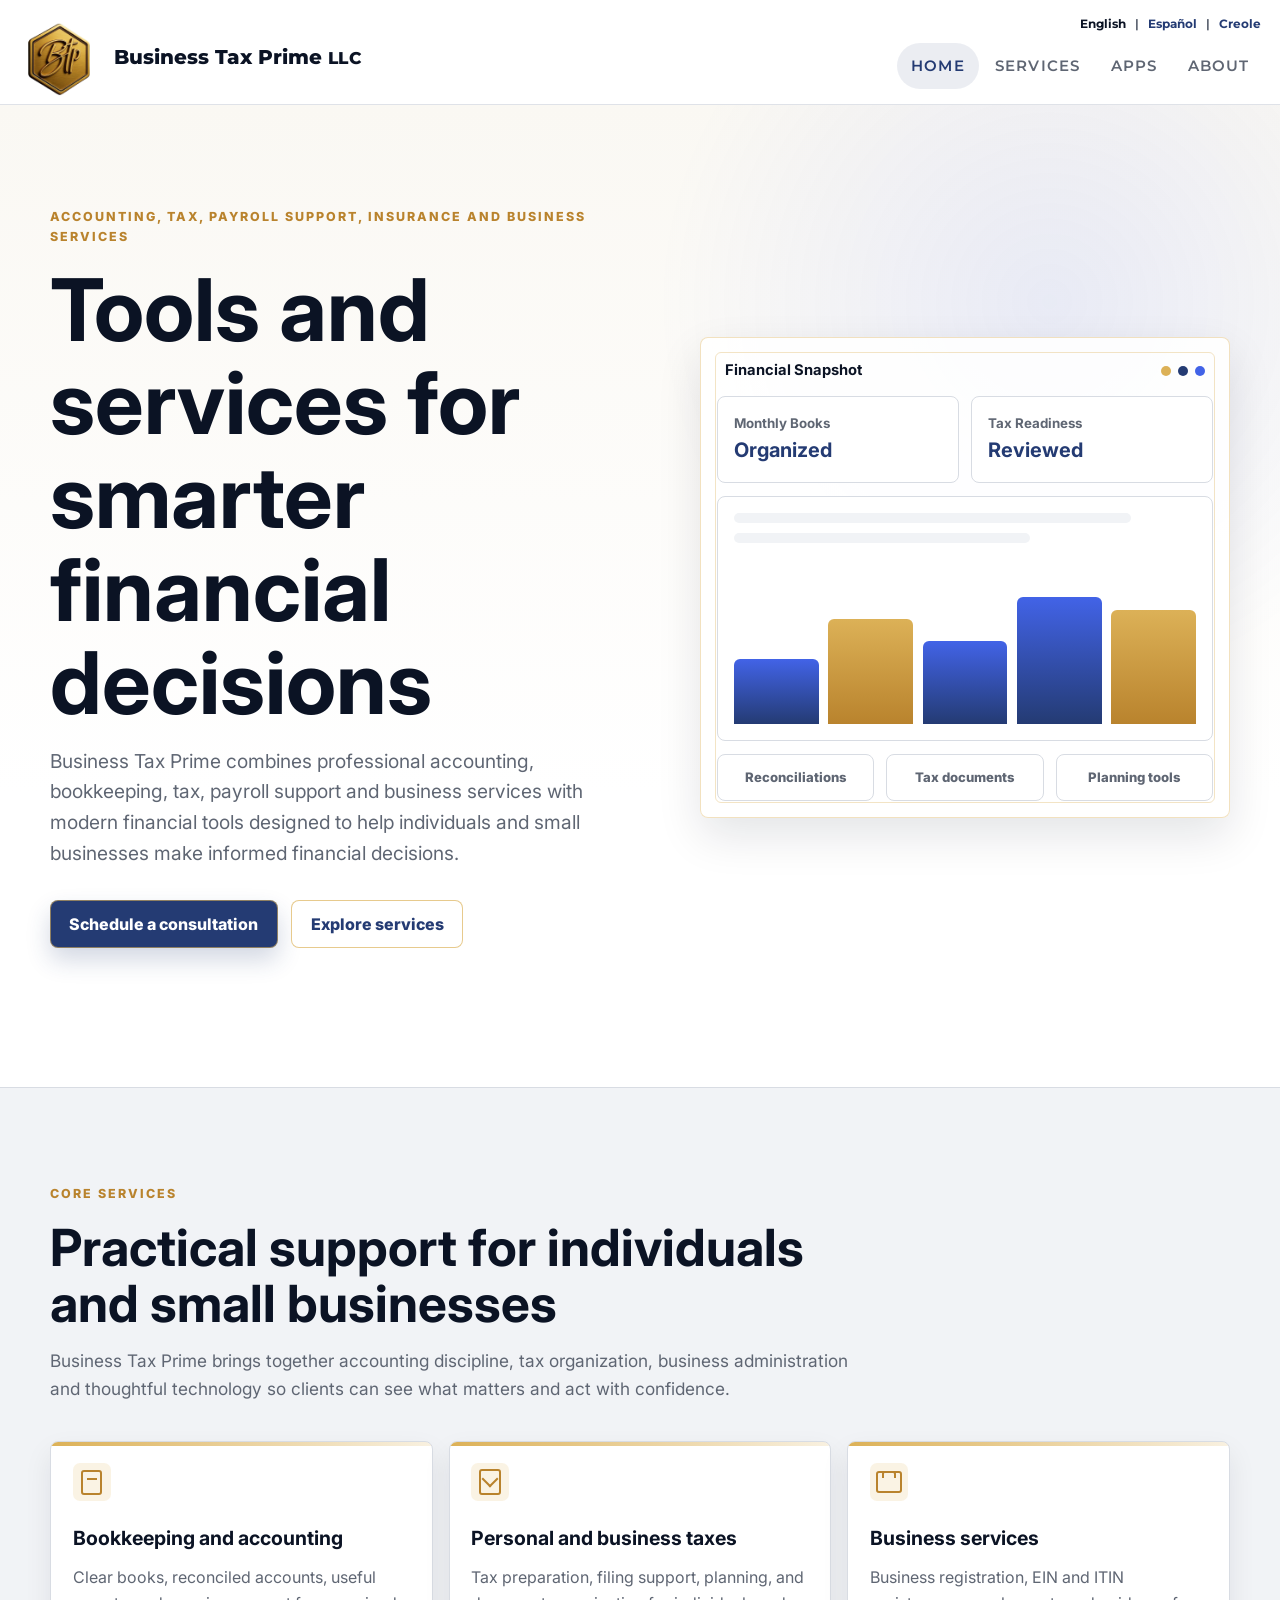
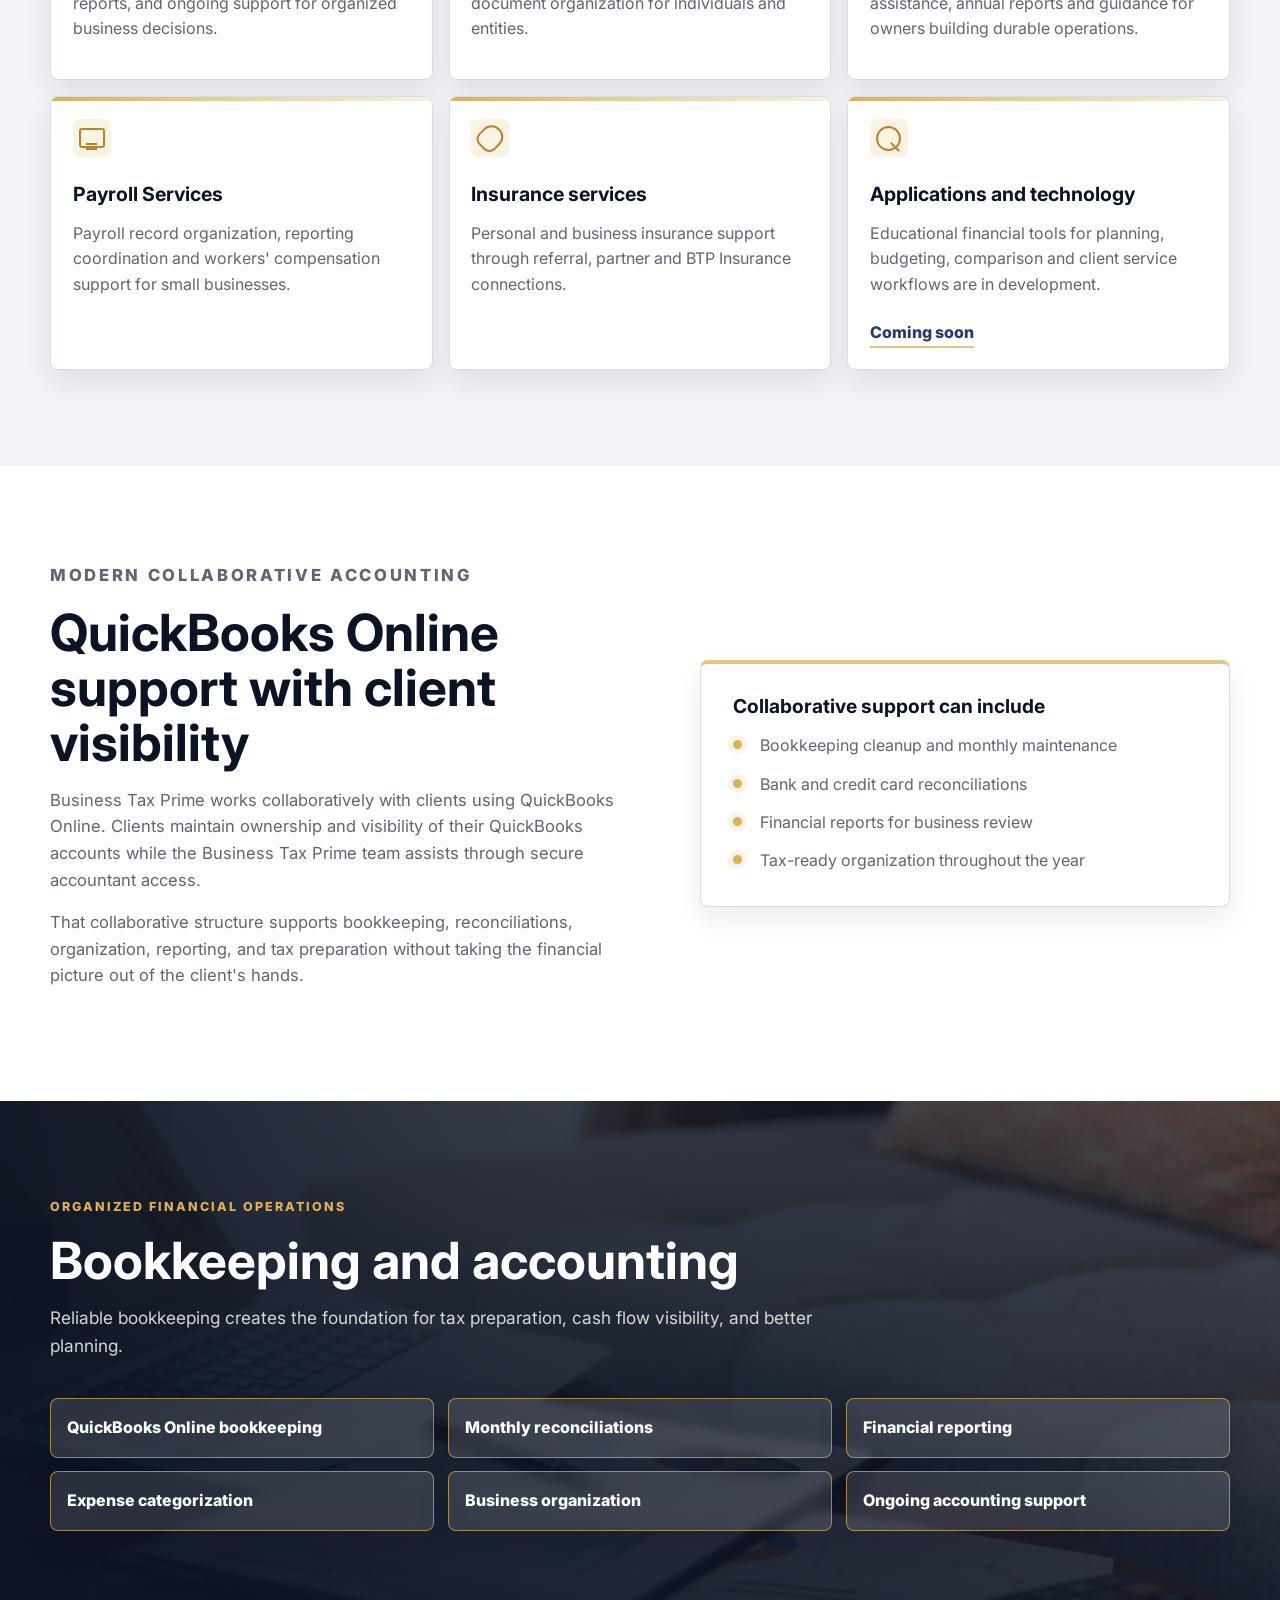
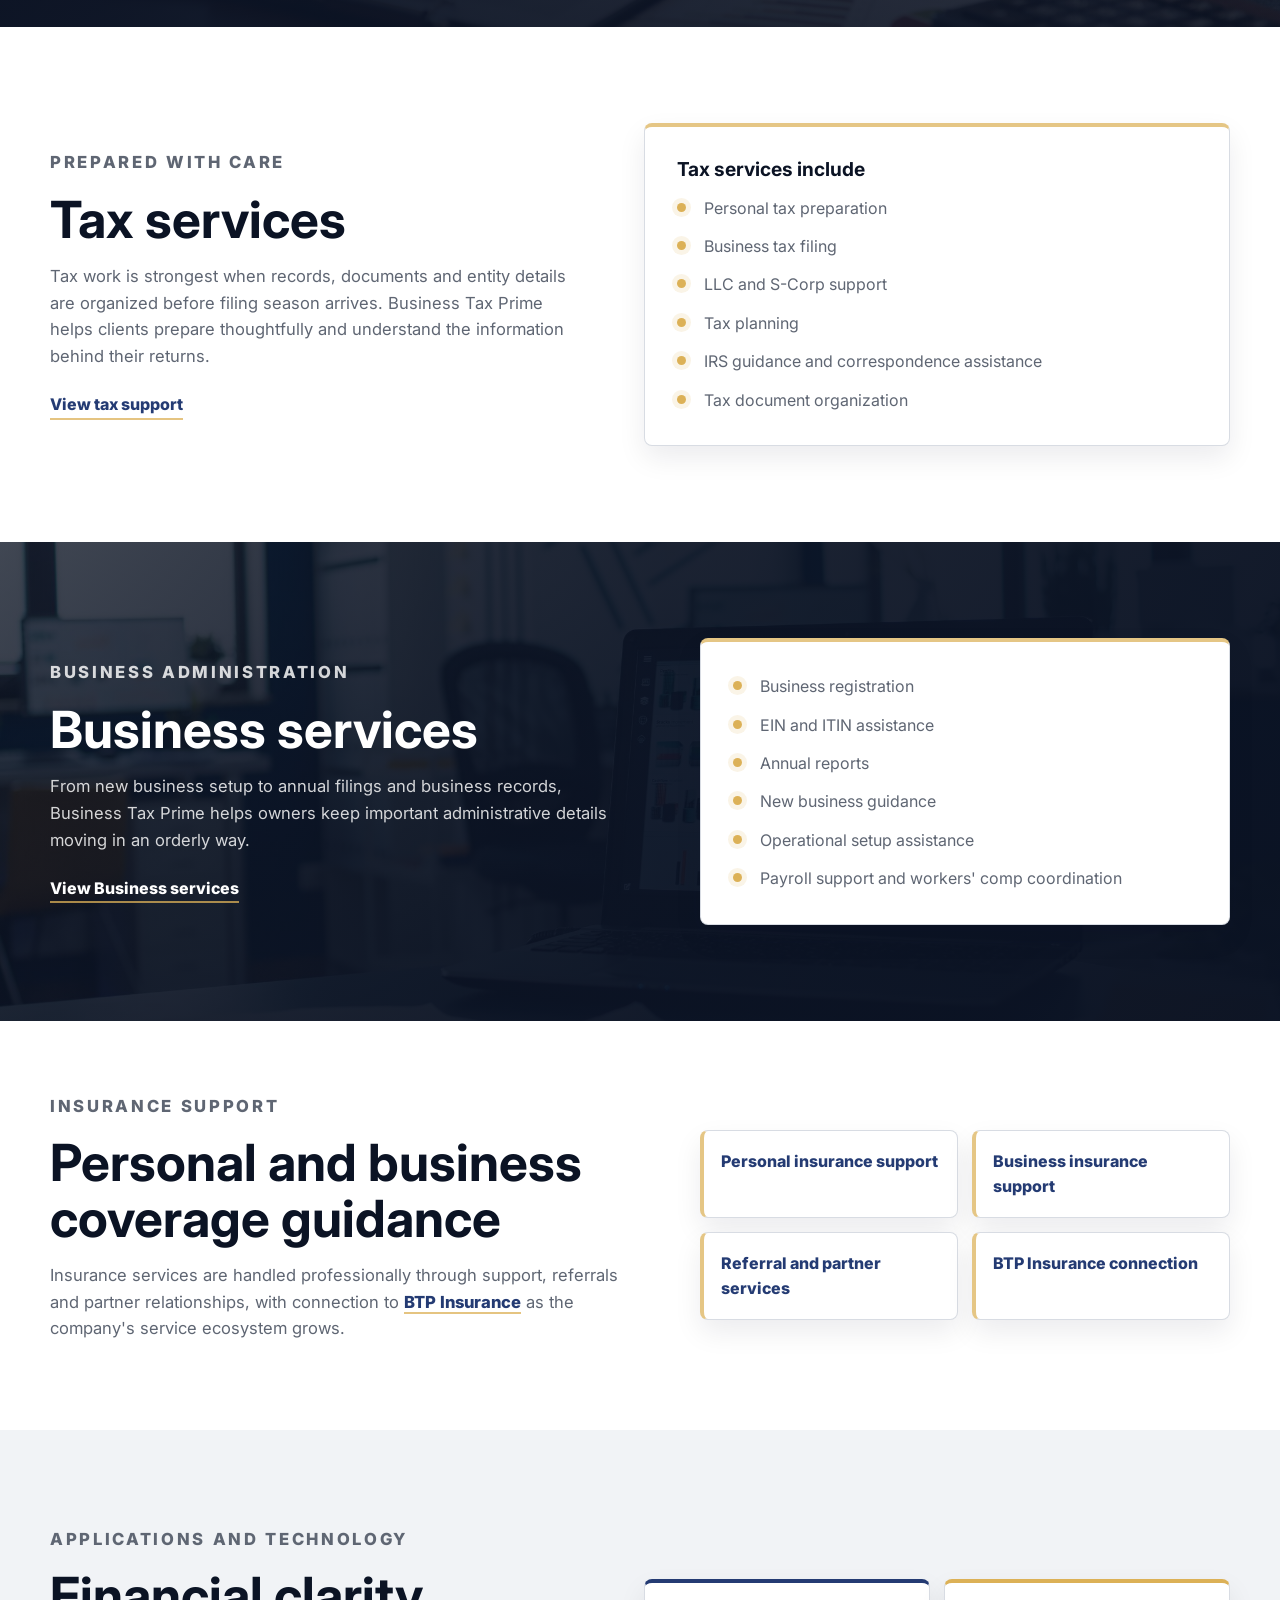
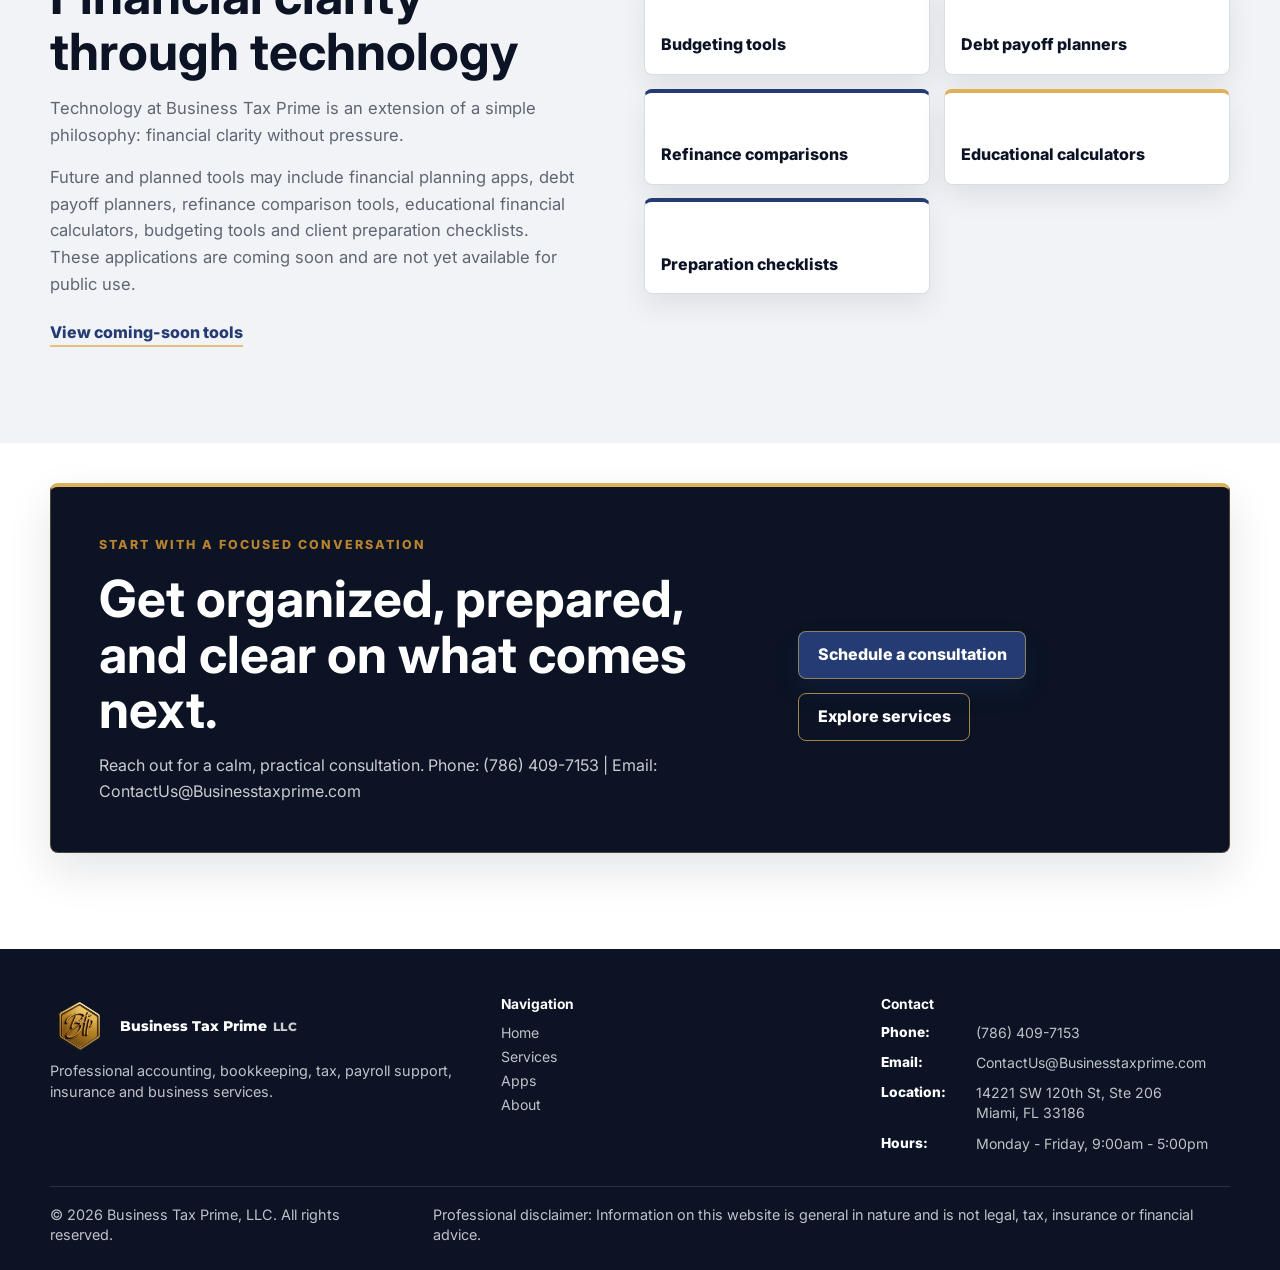
==== commit a98d9494: "Add photo sections and refine service CTAs" ====
--- a/index.html
+++ b/index.html
@@ -37,7 +37,7 @@
           <h1>Tools and services for smarter financial decisions</h1>
           <p class="hero-lead">Business Tax Prime combines professional accounting, bookkeeping, tax, payroll support and business services with modern financial tools designed to help individuals and small businesses make informed financial decisions.</p>
           <div class="hero-actions">
-            <a class="btn btn-primary" href="mailto:ContactUs@Businesstaxprime.com?subject=Business%20Tax%20Prime%20consultation">Schedule a consultation</a>
+            <a class="btn btn-primary" href="contact.html#contact">Schedule a consultation</a>
             <a class="btn btn-secondary" href="services.html">Explore services</a>
           </div>
         </div>
@@ -145,7 +145,7 @@
       </div>
     </section>
 
-    <section class="section-pad bg-navy">
+    <section class="section-pad bg-navy photo-band photo-band-books">
       <div class="container">
         <div class="section-heading light reveal">
           <p class="eyebrow">Organized financial operations</p>
@@ -185,7 +185,7 @@
       </div>
     </section>
 
-    <section class="section-pad bg-soft">
+    <section class="section-pad bg-soft photo-band photo-band-tech">
       <div class="container split">
         <div class="reveal">
           <p class="eyebrow">Business administration</p>
@@ -249,7 +249,7 @@
           <p class="cta-note">Reach out for a calm, practical consultation. Phone: (786) 409-7153 | Email: ContactUs@Businesstaxprime.com</p>
         </div>
         <div class="cta-actions">
-          <a class="btn btn-primary" href="mailto:ContactUs@Businesstaxprime.com?subject=Business%20Tax%20Prime%20consultation">Schedule a consultation</a>
+          <a class="btn btn-primary" href="contact.html#contact">Schedule a consultation</a>
           <a class="btn btn-secondary" href="services.html">Explore services</a>
         </div>
       </div>
--- a/assets/css/styles.css
+++ b/assets/css/styles.css
@@ -107,6 +107,92 @@
 .bg-navy h2,
 .bg-navy h3 {
   color: var(--white);
+}
+
+.photo-band,
+.photo-hero {
+  position: relative;
+  overflow: hidden;
+  isolation: isolate;
+  background-size: cover;
+  background-position: center;
+}
+
+.photo-band {
+  color: rgba(255, 255, 255, 0.84);
+}
+
+.photo-band::before,
+.photo-hero::before {
+  content: "";
+  position: absolute;
+  inset: 0;
+  z-index: 0;
+}
+
+.photo-band > .container,
+.photo-hero > .container {
+  position: relative;
+  z-index: 1;
+}
+
+.photo-band h2,
+.photo-band h3,
+.photo-hero h1 {
+  color: var(--white);
+}
+
+.photo-band p,
+.photo-hero p:not(.eyebrow) {
+  color: rgba(255, 255, 255, 0.82);
+}
+
+.photo-band .eyebrow,
+.photo-hero .eyebrow {
+  color: var(--gold);
+}
+
+.photo-band .text-link {
+  color: var(--white);
+}
+
+.photo-band-books {
+  background-image: url("../images/bookkeping_taxservices2.jpg");
+  background-position: center 58%;
+}
+
+.photo-band-books::before {
+  background:
+    linear-gradient(90deg, rgba(11, 19, 36, 0.94), rgba(11, 19, 36, 0.76) 48%, rgba(11, 19, 36, 0.54)),
+    linear-gradient(180deg, rgba(11, 19, 36, 0.18), rgba(11, 19, 36, 0.66));
+}
+
+.photo-band-tech {
+  background-image: url("../images/application_technology.jpg");
+  background-position: center;
+}
+
+.photo-band-tech::before {
+  background:
+    linear-gradient(90deg, rgba(11, 19, 36, 0.72), rgba(11, 19, 36, 0.9) 52%, rgba(11, 19, 36, 0.96)),
+    linear-gradient(180deg, rgba(11, 19, 36, 0.2), rgba(11, 19, 36, 0.62));
+}
+
+.photo-band .pill-grid span,
+.photo-band .tech-board span {
+  background: rgba(255, 255, 255, 0.12);
+  color: var(--white);
+  border-color: rgba(220, 177, 87, 0.68);
+  box-shadow: 0 12px 28px rgba(11, 19, 36, 0.22);
+  backdrop-filter: blur(4px);
+}
+
+.photo-band .tech-board span:nth-child(odd) {
+  border-top-color: var(--royal);
+}
+
+.photo-band .tech-board span:nth-child(even) {
+  border-top-color: var(--gold);
 }
 
 .skip-link {
@@ -417,6 +503,7 @@
 .btn-primary {
   background: var(--blue);
   color: var(--white);
+  border-color: rgba(220, 177, 87, 0.58);
   box-shadow: 0 12px 24px rgba(36, 59, 115, 0.2);
 }
 
@@ -428,7 +515,7 @@
 .btn-secondary {
   background: var(--white);
   color: var(--blue);
-  border-color: var(--border);
+  border-color: rgba(220, 177, 87, 0.68);
 }
 
 .visual-shell {
@@ -755,6 +842,11 @@
   font-size: 1.04rem;
 }
 
+.photo-band .split p,
+.photo-band .section-heading p:last-child {
+  color: rgba(255, 255, 255, 0.82);
+}
+
 .feature-panel {
   padding: clamp(1.2rem, 3vw, 2rem);
   background: var(--white);
@@ -917,7 +1009,7 @@
 .cta-box .btn-secondary {
   background: transparent;
   color: var(--white);
-  border-color: rgba(255, 255, 255, 0.28);
+  border-color: rgba(220, 177, 87, 0.72);
 }
 
 .page-hero {
@@ -942,6 +1034,11 @@
 .page-hero p:not(.eyebrow) {
   color: var(--muted);
   font-size: 1.16rem;
+}
+
+.photo-hero h1,
+.photo-hero p:not(.eyebrow) {
+  color: var(--white);
 }
 
 .coming-soon-note {
@@ -966,6 +1063,42 @@
   background:
     radial-gradient(circle at 70% 18%, rgba(66, 99, 231, 0.11), transparent 33%),
     linear-gradient(180deg, var(--warm-white), var(--white));
+}
+
+.photo-hero {
+  min-height: 430px;
+  display: flex;
+  align-items: center;
+  border-bottom: 4px solid rgba(220, 177, 87, 0.72);
+}
+
+.tech-photo-hero {
+  background-image: url("../images/application_technology.jpg");
+  background-position: center;
+  background-size: cover;
+}
+
+.tech-photo-hero::before {
+  background:
+    linear-gradient(90deg, rgba(11, 19, 36, 0.9), rgba(11, 19, 36, 0.78) 52%, rgba(11, 19, 36, 0.42)),
+    linear-gradient(180deg, rgba(11, 19, 36, 0.22), rgba(11, 19, 36, 0.72));
+}
+
+.photo-hero .coming-soon-note {
+  color: var(--navy);
+  background: rgba(255, 255, 255, 0.9);
+  border-color: rgba(220, 177, 87, 0.46);
+  box-shadow: var(--soft-shadow);
+}
+
+.photo-hero p.coming-soon-note,
+.photo-hero .coming-soon-note strong,
+.photo-hero .coming-soon-note a {
+  color: var(--navy);
+}
+
+.photo-hero .coming-soon-note a {
+  text-decoration-color: rgba(220, 177, 87, 0.9);
 }
 
 .contact-grid {
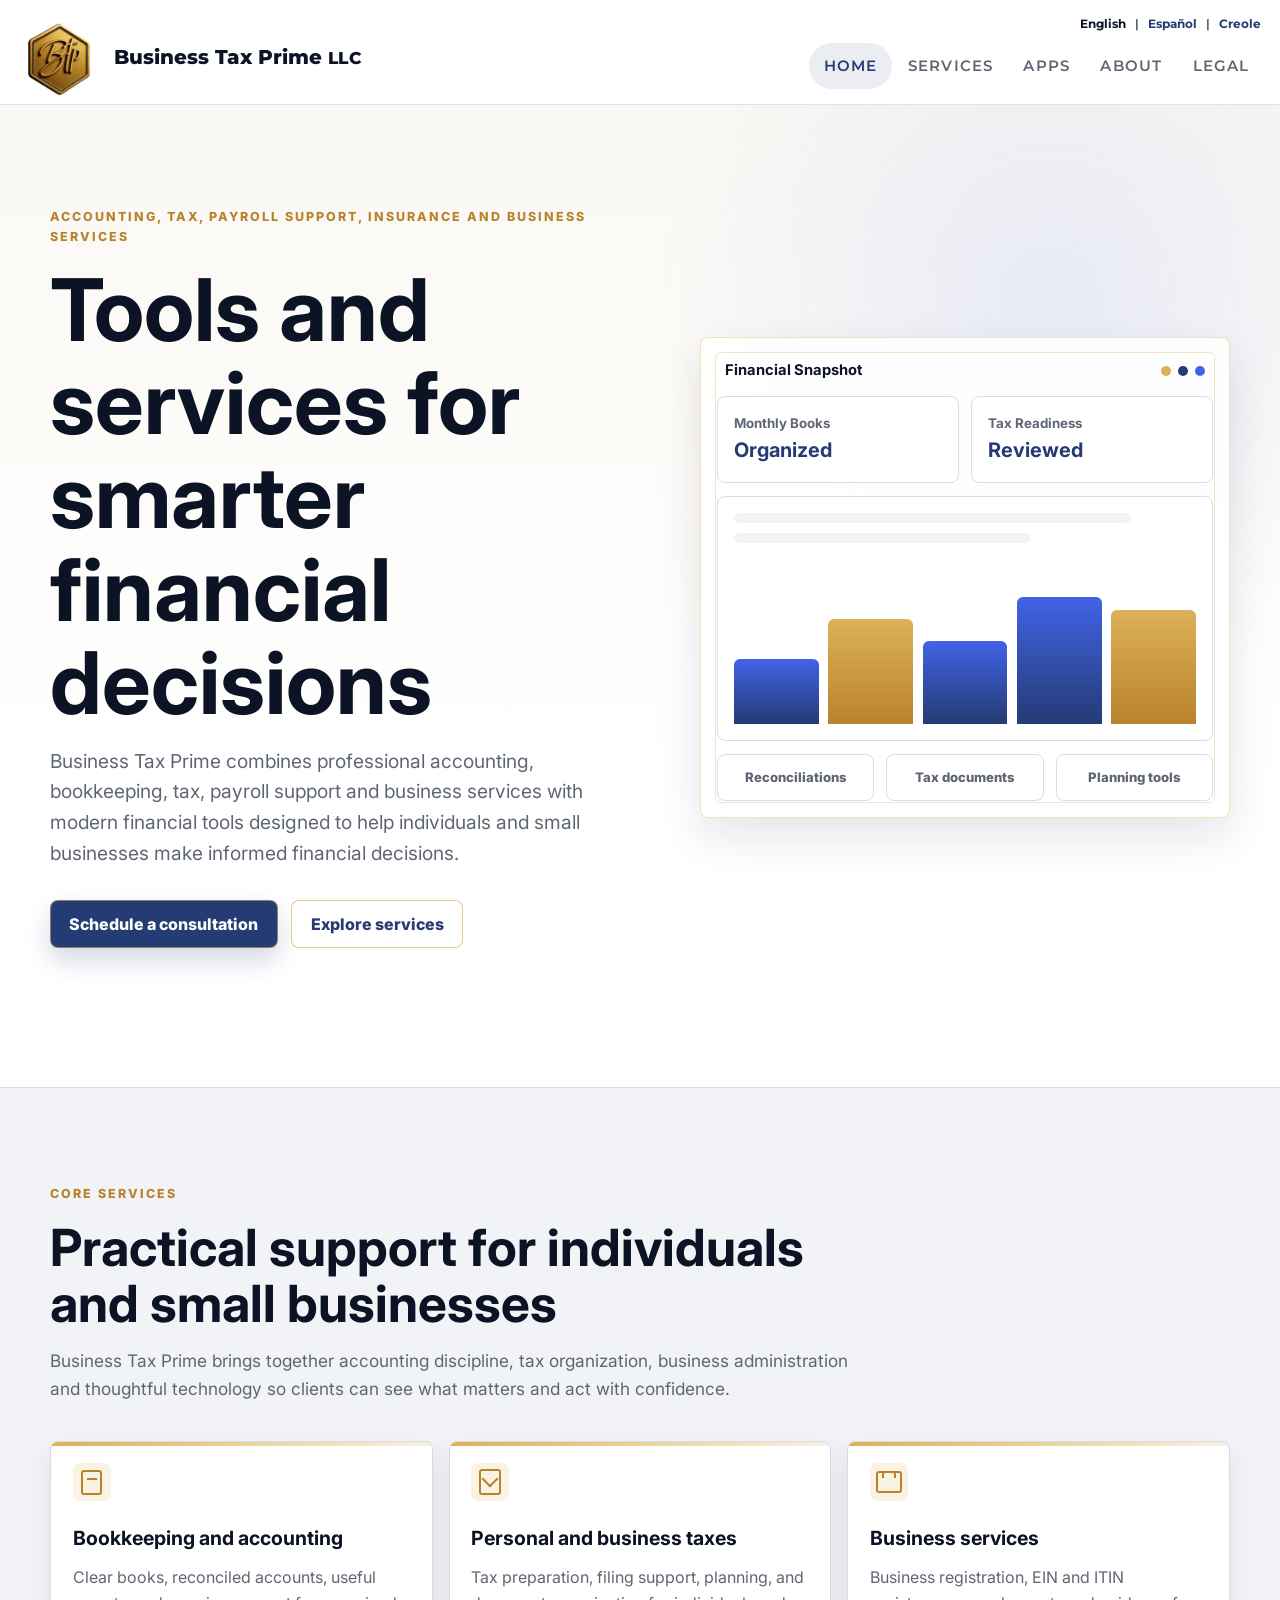
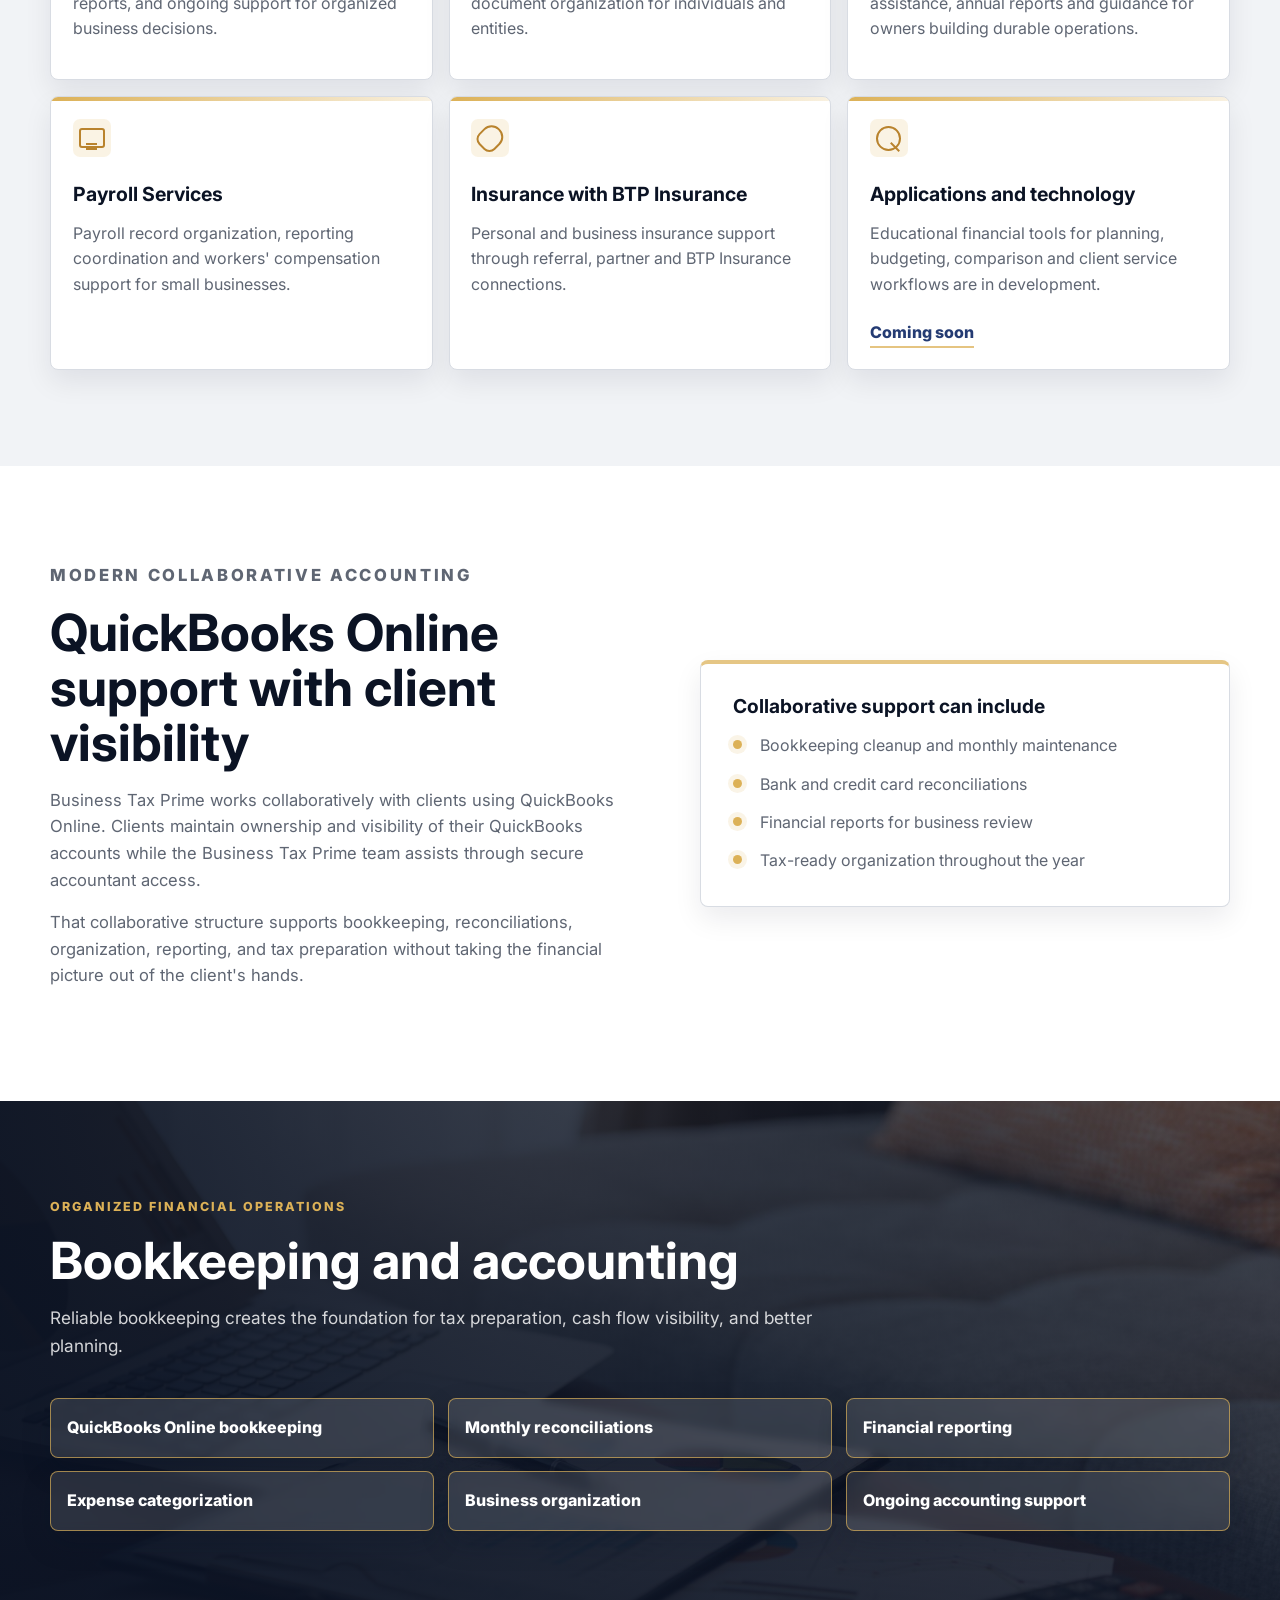
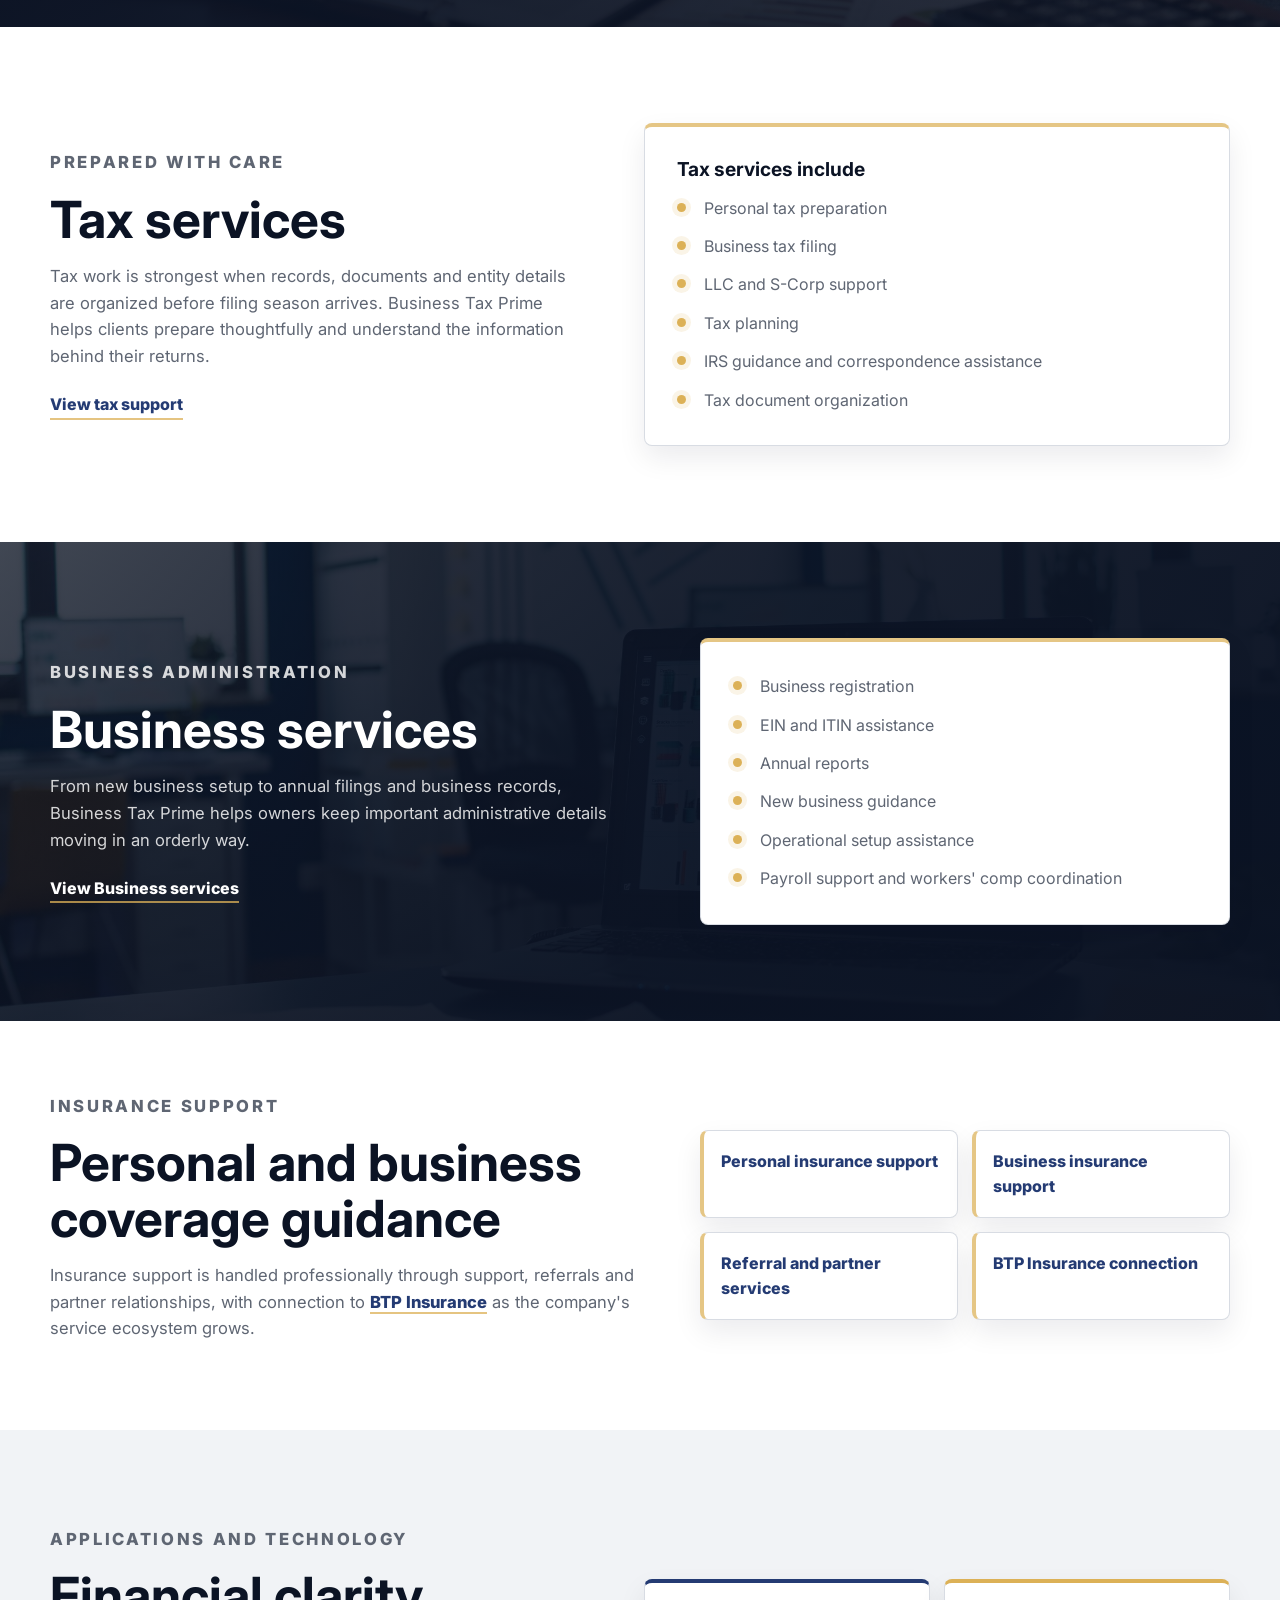
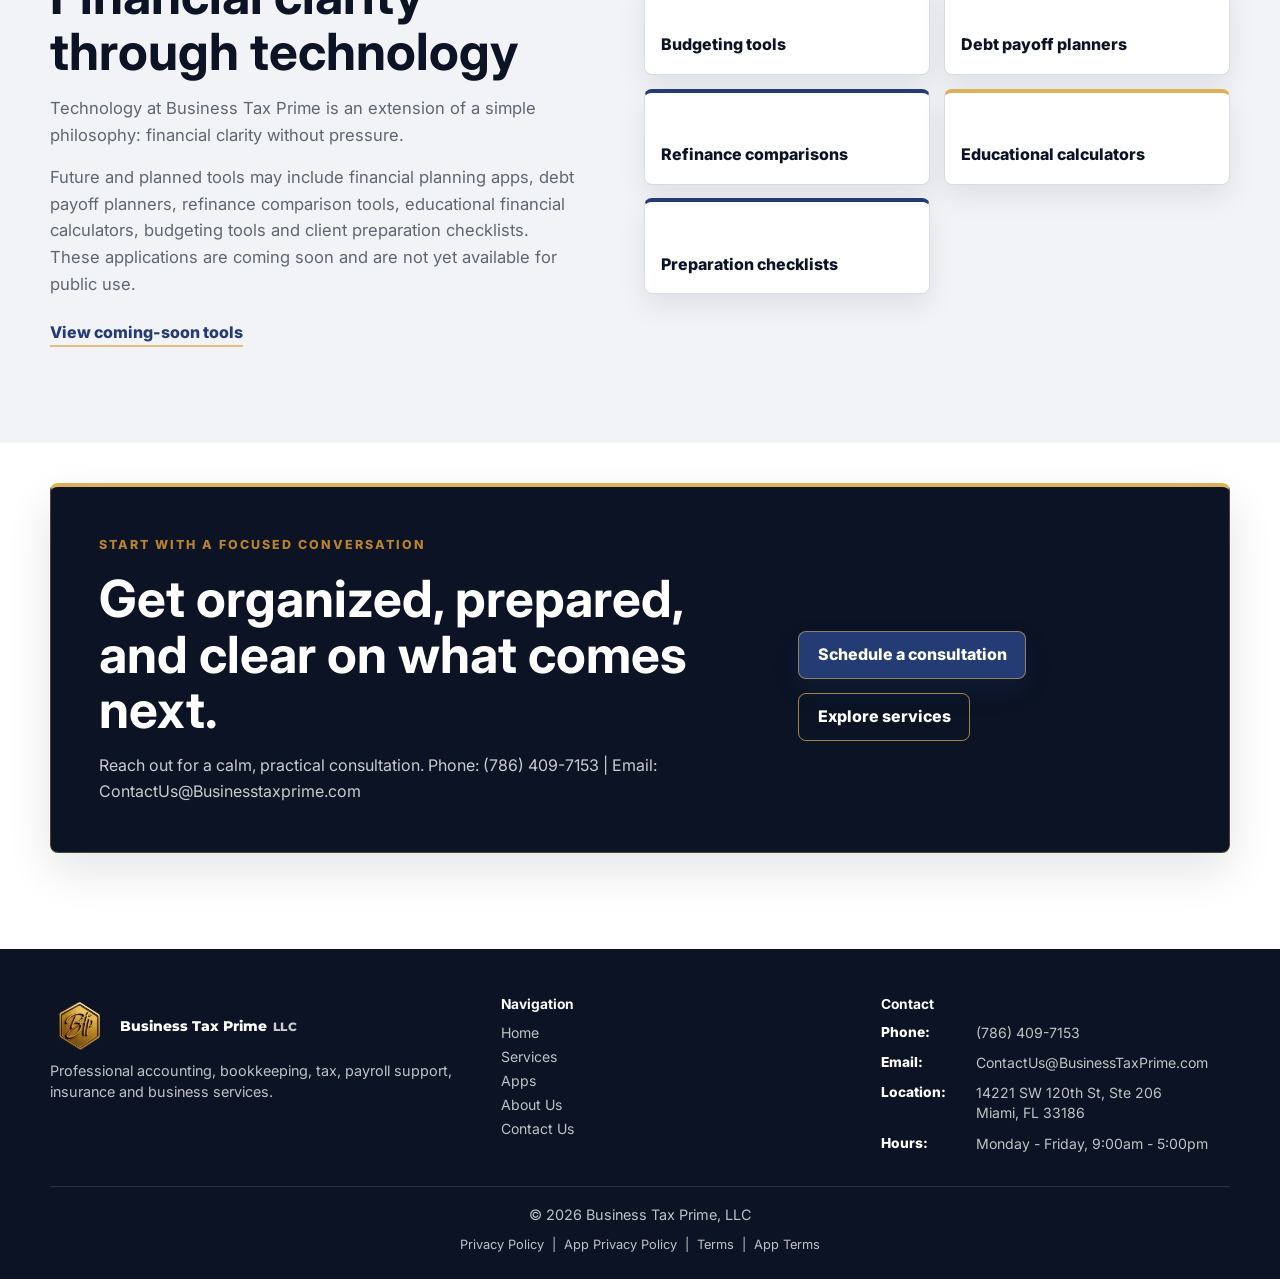
==== commit 5c0069cc: "Separate app legal pages from business policies" ====
--- a/index.html
+++ b/index.html
@@ -25,7 +25,7 @@
         <span class="sr-only">Menu</span>
         <span></span><span></span><span></span>
       </button>
-      <nav class="primary-nav" id="primary-navigation" aria-label="Primary navigation"><a href="index.html">HOME</a><div class="nav-dropdown"><a href="services.html">SERVICES</a><div class="nav-submenu" aria-label="Services submenu"><a href="bookkeeping.html">Bookkeeping</a><a href="taxes.html">Taxes</a><a href="business-services.html">Business services</a><a href="business-services.html#payroll">Payroll Services</a><a href="https://www.btpinsurance.net/" target="_blank" rel="noopener">Insurance services</a></div></div><a href="apps.html">APPS</a><div class="nav-dropdown"><a href="contact.html#about">ABOUT</a><div class="nav-submenu" aria-label="About submenu"><a href="contact.html#about">About us</a><a href="contact.html#contact">Contact us</a><a href="privacy.html">Privacy Policy</a><a href="terms.html">Terms &amp; Conditions</a></div></div></nav><nav class="language-toggle" aria-label="Language options"><a href="index.html" lang="en" data-language-current>English</a><span aria-hidden="true">|</span><a href="https://translate.google.com/translate?sl=en&amp;tl=es&amp;u=https%3A%2F%2Fbusinesstaxprime.com%2F" lang="es" aria-label="Translate site to Spanish" data-translate-lang="es" target="_blank" rel="noopener">Espa&ntilde;ol</a><span aria-hidden="true">|</span><a href="https://translate.google.com/translate?sl=en&amp;tl=ht&amp;u=https%3A%2F%2Fbusinesstaxprime.com%2F" lang="ht" title="Haitian Creole" aria-label="Translate site to Haitian Creole" data-translate-lang="ht" target="_blank" rel="noopener">Creole</a></nav>
+      <nav class="primary-nav" id="primary-navigation" aria-label="Primary navigation"><a href="index.html">HOME</a><div class="nav-dropdown"><a href="services.html">SERVICES</a><div class="nav-submenu" aria-label="Services submenu"><a href="bookkeeping.html">Bookkeeping</a><a href="taxes.html">Taxes</a><a href="business-services.html">Business services</a><a href="business-services.html#payroll">Payroll Services</a><a href="https://www.btpinsurance.net/" target="_blank" rel="noopener">Insurance with BTP Insurance</a></div></div><a href="apps.html">APPS</a><div class="nav-dropdown"><a href="contact.html#about">ABOUT</a><div class="nav-submenu" aria-label="About submenu"><a href="contact.html#about">About Us</a><a href="contact.html#contact">Contact Us</a></div></div><div class="nav-dropdown"><a href="privacy.html">LEGAL</a><div class="nav-submenu" aria-label="Legal submenu"><a href="privacy.html">Privacy Policy</a><a href="mobile-apps-privacy.html">Mobile Apps Privacy Policy</a><a href="terms.html">Terms &amp; Conditions</a><a href="mobile-apps-terms.html">Mobile Apps Terms of Use</a><a href="disclaimer.html">Disclaimer</a></div></div></nav><nav class="language-toggle" aria-label="Language options"><a href="index.html" lang="en" data-language-current>English</a><span aria-hidden="true">|</span><a href="https://translate.google.com/translate?sl=en&amp;tl=es&amp;u=https%3A%2F%2Fbusinesstaxprime.com%2F" lang="es" aria-label="Translate site to Spanish" data-translate-lang="es" target="_blank" rel="noopener">Espa&ntilde;ol</a><span aria-hidden="true">|</span><a href="https://translate.google.com/translate?sl=en&amp;tl=ht&amp;u=https%3A%2F%2Fbusinesstaxprime.com%2F" lang="ht" title="Haitian Creole" aria-label="Translate site to Haitian Creole" data-translate-lang="ht" target="_blank" rel="noopener">Creole</a></nav>
     </div>
   </header>
 
@@ -112,7 +112,7 @@
           </a>
           <a class="service-card reveal" href="https://www.btpinsurance.net/" target="_blank" rel="noopener">
             <span class="card-icon icon-shield" aria-hidden="true"></span>
-            <h3>Insurance services</h3>
+            <h3>Insurance with BTP Insurance</h3>
             <p>Personal and business insurance support through referral, partner and BTP Insurance connections.</p>
           </a>
           <a class="service-card reveal" href="apps.html">
@@ -211,7 +211,7 @@
         <div class="reveal">
           <p class="eyebrow">Insurance support</p>
           <h2>Personal and business coverage guidance</h2>
-          <p>Insurance services are handled professionally through support, referrals and partner relationships, with connection to <a class="inline-link" href="https://www.btpinsurance.net/" target="_blank" rel="noopener">BTP Insurance</a> as the company's service ecosystem grows.</p>
+          <p>Insurance support is handled professionally through support, referrals and partner relationships, with connection to <a class="inline-link" href="https://www.btpinsurance.net/" target="_blank" rel="noopener">BTP Insurance</a> as the company's service ecosystem grows.</p>
         </div>
         <div class="mini-card-row reveal">
           <div class="mini-card">Personal insurance support</div>
@@ -258,29 +258,11 @@
 
   <footer class="site-footer">
     <div class="container footer-grid">
-      <div>
-        <a class="brand footer-brand notranslate" translate="no" href="index.html" aria-label="Business Tax Prime home">
-          <span class="brand-logo-frame"><img class="brand-logo" src="assets/logos/BTP_mark.png" alt="Business Tax Prime logo"></span>
-          <span class="brand-text">
-            <strong>Business Tax Prime</strong>
-            <span>LLC</span>
-          </span>
-        </a>
-        <p>Professional accounting, bookkeeping, tax, payroll support, insurance and business services.</p>
-      </div>
-      <div>
-        <h2>Navigation</h2>
-        <nav class="footer-links" aria-label="Footer navigation"><a href="index.html">Home</a><a href="services.html">Services</a><a href="apps.html">Apps</a><a href="contact.html#about">About</a></nav>
-      </div>
-      <div>
-        <h2>Contact</h2>
-        <dl class="contact-list"><div><dt>Phone:</dt><dd><a href="tel:+17864097153">(786) 409-7153</a></dd></div><div><dt>Email:</dt><dd><a href="mailto:ContactUs@Businesstaxprime.com">ContactUs@Businesstaxprime.com</a></dd></div><div><dt>Location:</dt><dd>14221 SW 120th St, Ste 206<br>Miami, FL 33186</dd></div><div><dt>Hours:</dt><dd>Monday - Friday, 9:00am - 5:00pm</dd></div></dl>
-      </div>
+      <div><a class="brand footer-brand notranslate" translate="no" href="index.html"><span class="brand-logo-frame"><img class="brand-logo" src="assets/logos/BTP_mark.png" alt="Business Tax Prime logo"></span><span class="brand-text"><strong>Business Tax Prime</strong><span>LLC</span></span></a><p>Professional accounting, bookkeeping, tax, payroll support, insurance and business services.</p></div>
+      <div><h2>Navigation</h2><nav class="footer-links" aria-label="Footer navigation"><a href="index.html">Home</a><a href="services.html">Services</a><a href="apps.html">Apps</a><a href="contact.html#about">About Us</a><a href="contact.html#contact">Contact Us</a></nav></div>
+      <div><h2>Contact</h2><dl class="contact-list"><div><dt>Phone:</dt><dd><a href="tel:+17864097153">(786) 409-7153</a></dd></div><div><dt>Email:</dt><dd><a href="mailto:ContactUs@BusinessTaxPrime.com">ContactUs@BusinessTaxPrime.com</a></dd></div><div><dt>Location:</dt><dd>14221 SW 120th St, Ste 206<br>Miami, FL 33186</dd></div><div><dt>Hours:</dt><dd>Monday - Friday, 9:00am - 5:00pm</dd></div></dl></div>
     </div>
-    <div class="container footer-bottom">
-      <p>&copy; <span data-year></span> Business Tax Prime, LLC. All rights reserved.</p>
-      <p>Professional disclaimer: Information on this website is general in nature and is not legal, tax, insurance or financial advice.</p>
-    </div>
+    <div class="container footer-bottom"><p>&copy; <span data-year></span> Business Tax Prime, LLC</p><nav class="footer-legal" aria-label="Footer legal links"><a href="privacy.html">Privacy Policy</a><span aria-hidden="true">|</span><a href="mobile-apps-privacy.html">App Privacy Policy</a><span aria-hidden="true">|</span><a href="terms.html">Terms</a><span aria-hidden="true">|</span><a href="mobile-apps-terms.html">App Terms</a></nav></div>
   </footer>
 
   <script src="assets/js/main.js"></script>
--- a/assets/css/styles.css
+++ b/assets/css/styles.css
@@ -1289,17 +1289,35 @@
 }
 
 .footer-bottom {
-  display: flex;
-  justify-content: space-between;
-  gap: 2rem;
+  display: grid;
+  justify-items: center;
+  gap: 0.7rem;
   margin-top: 32px;
   padding-top: 18px;
   border-top: 1px solid rgba(255, 255, 255, 0.12);
   font-size: 0.8rem;
+  text-align: center;
 }
 
 .footer-bottom p {
   margin: 0;
+}
+
+.footer-legal {
+  display: flex;
+  flex-wrap: wrap;
+  justify-content: center;
+  gap: 0.5rem;
+}
+
+.footer-legal a,
+.footer-legal span {
+  color: rgba(255, 255, 255, 0.74);
+}
+
+.footer-legal a:hover,
+.footer-legal a:focus-visible {
+  color: var(--gold);
 }
 
 .reveal {
@@ -1430,8 +1448,7 @@
     grid-template-columns: repeat(2, 1fr);
   }
 
-  .cta-box,
-  .footer-bottom {
+  .cta-box {
     align-items: flex-start;
     flex-direction: column;
   }
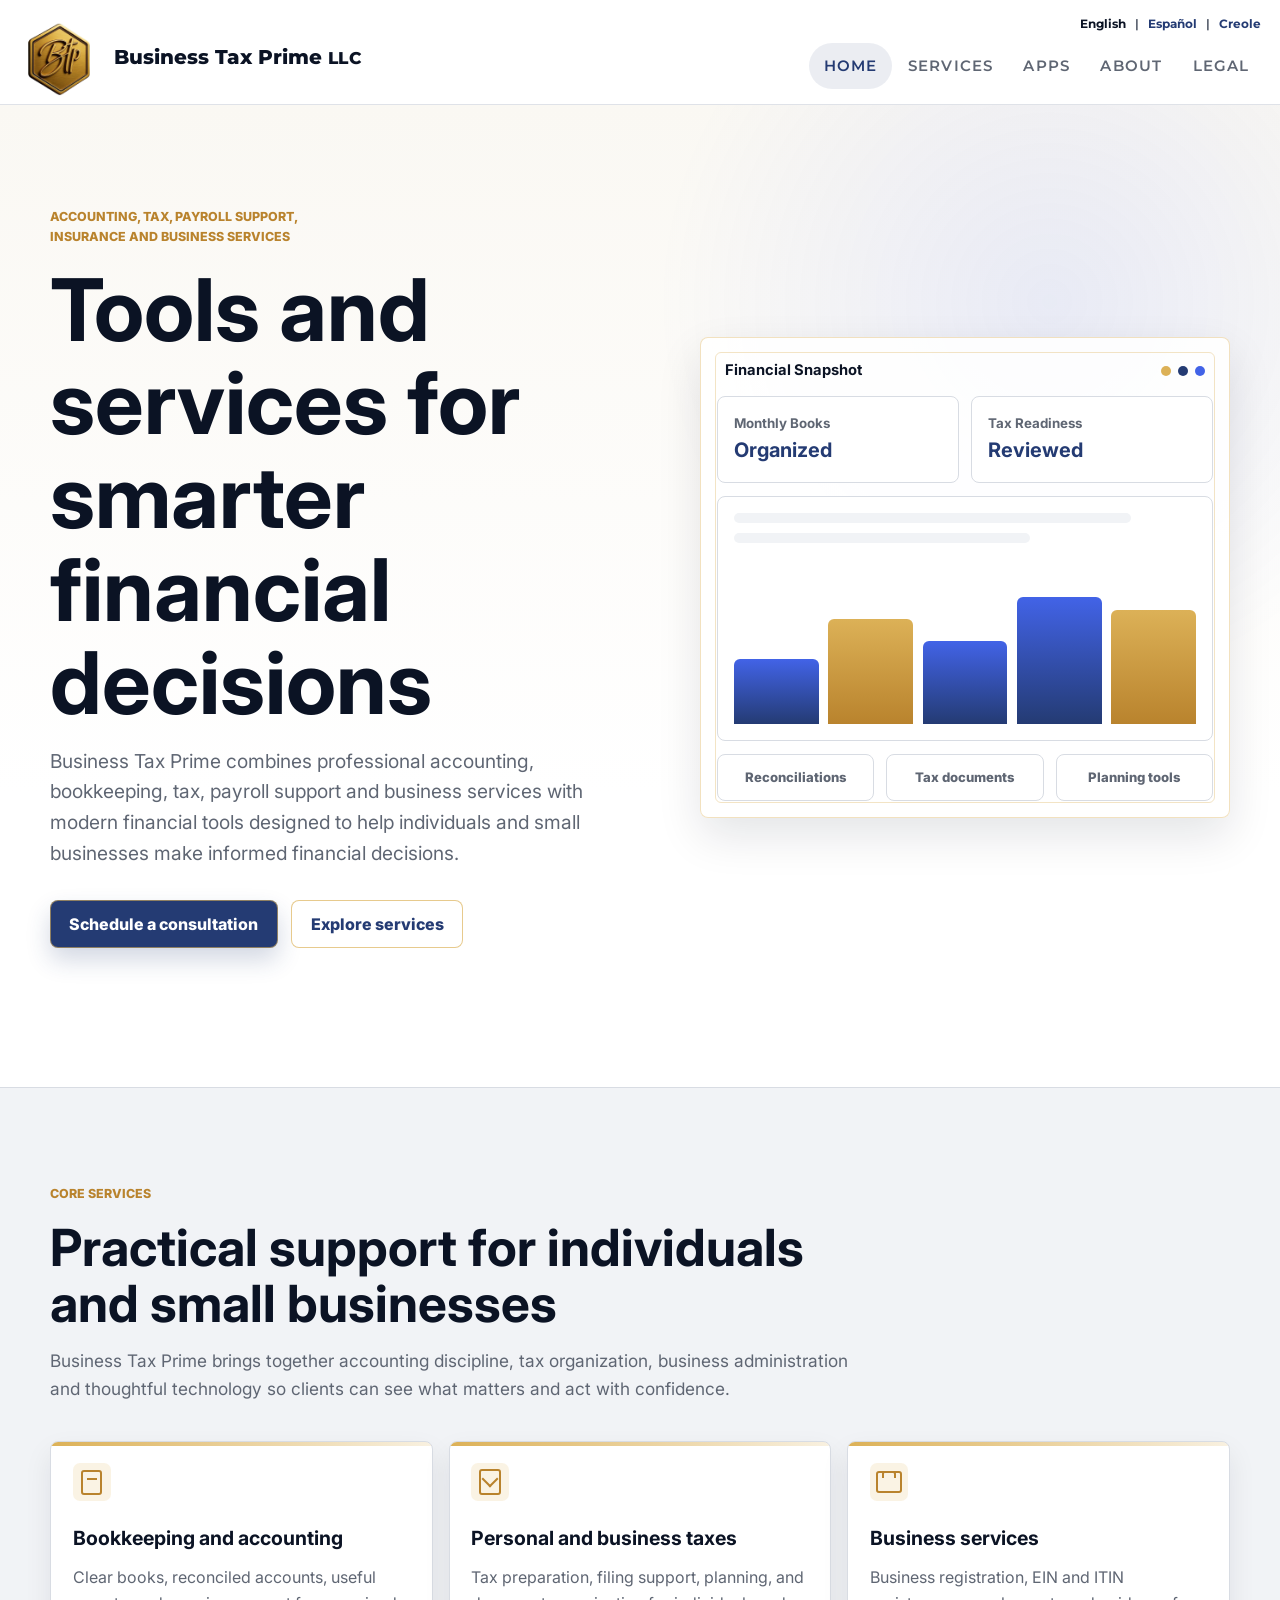
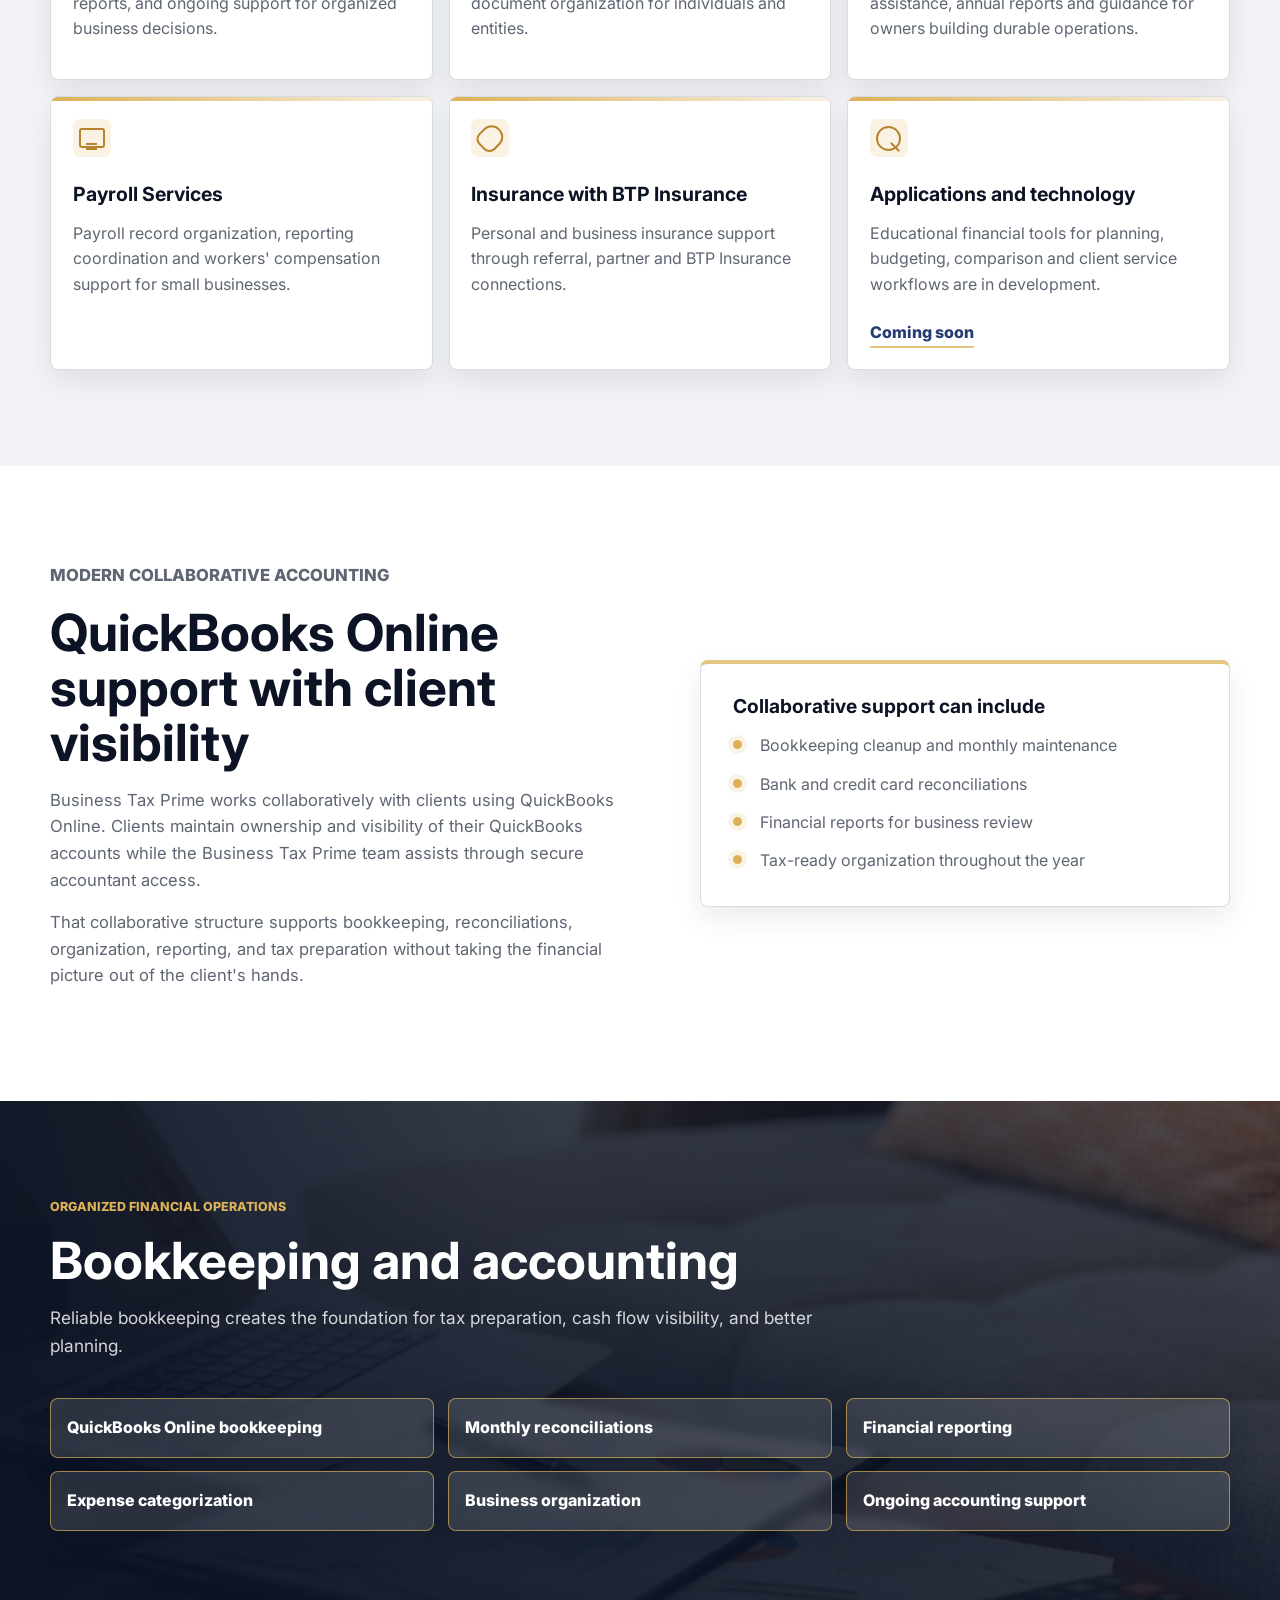
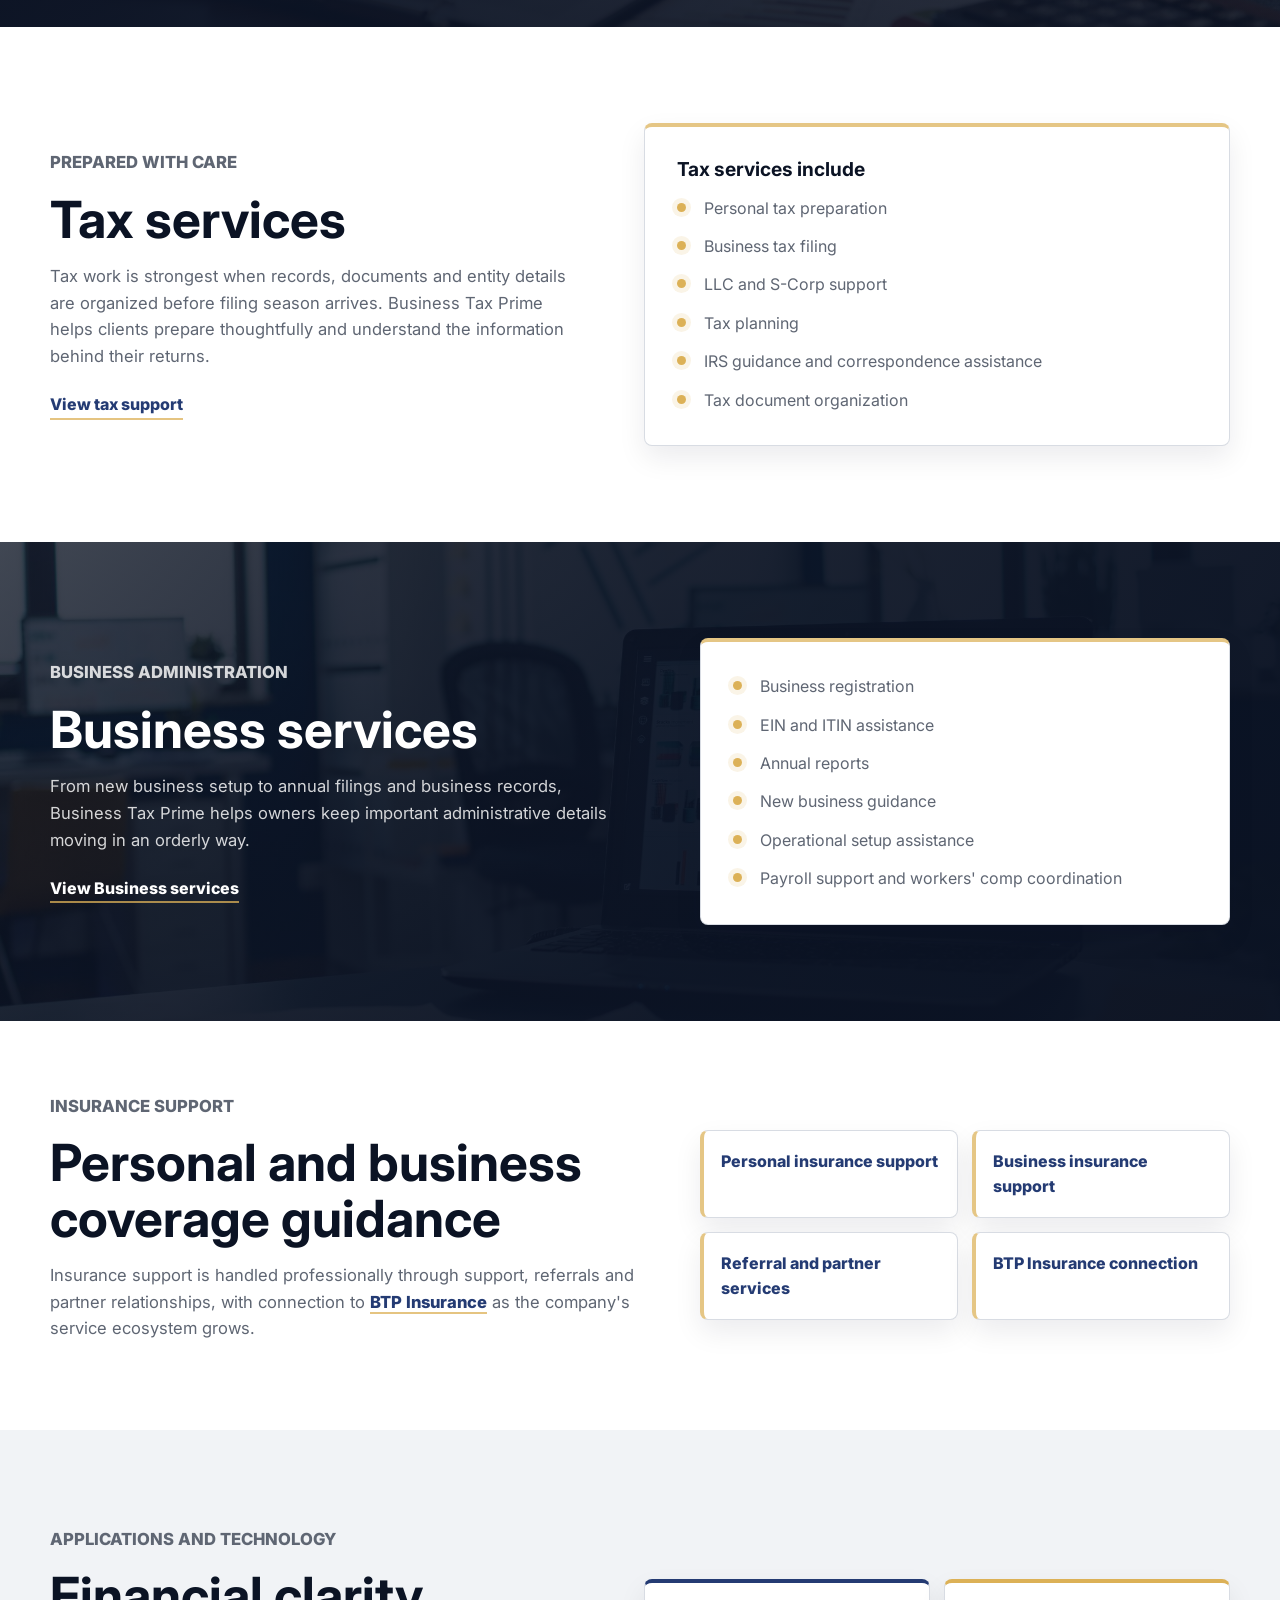
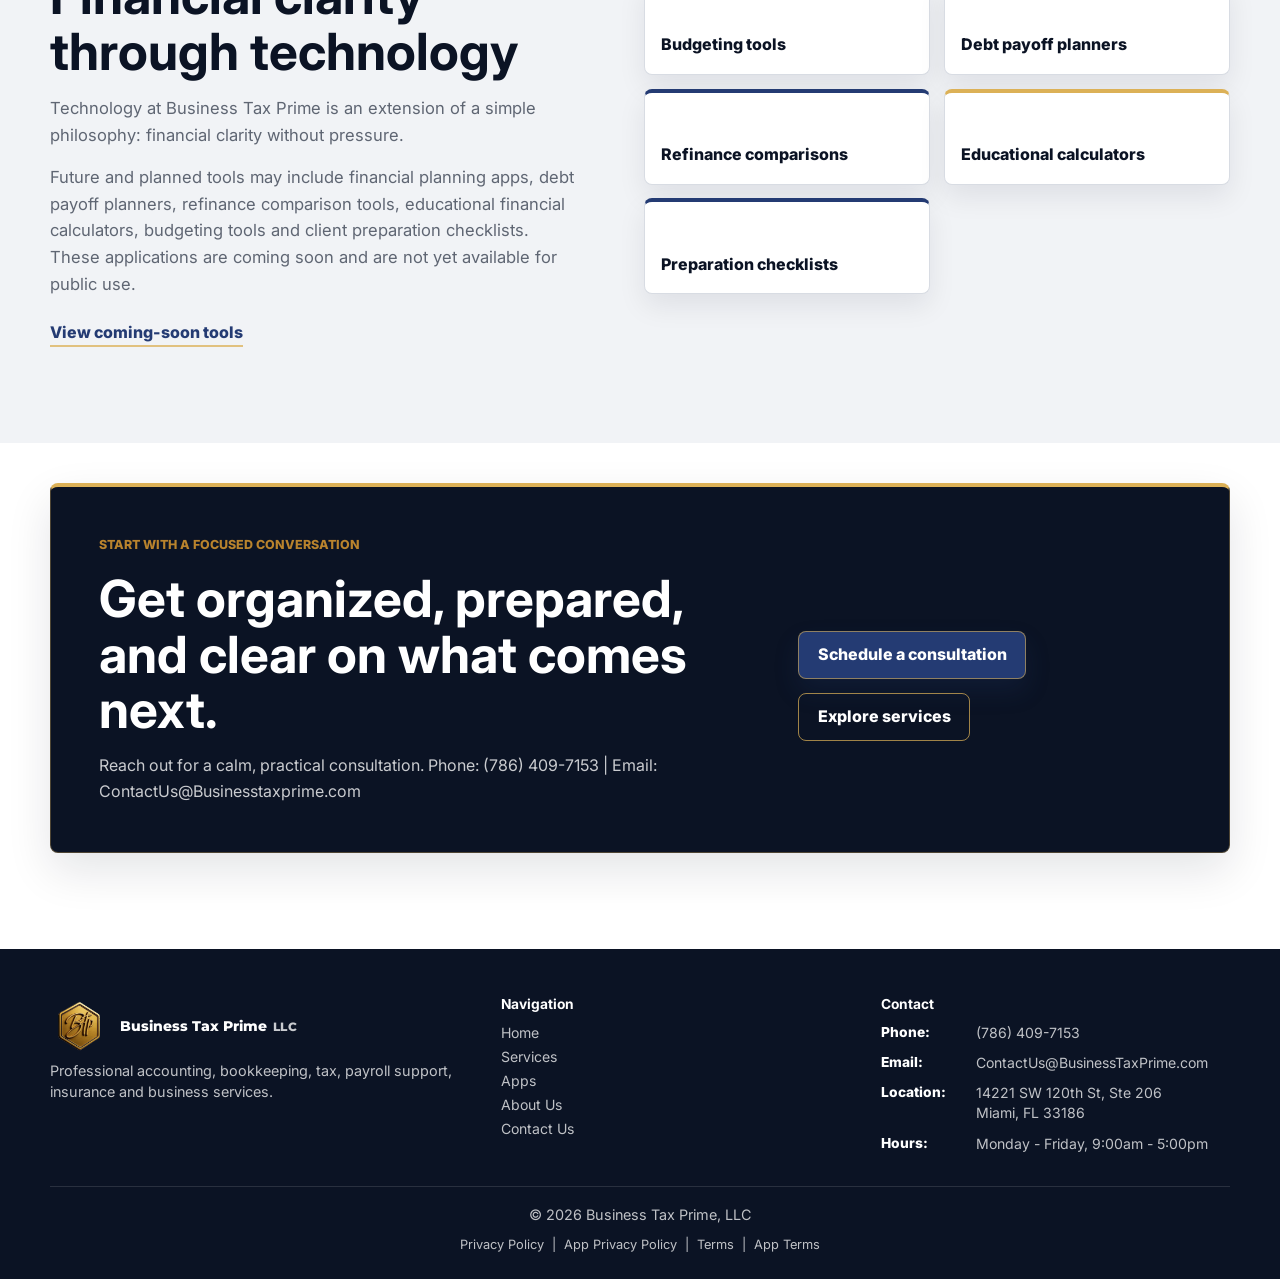
==== commit c93dfe52: "Improve hero service label wrapping" ====
--- a/index.html
+++ b/index.html
@@ -33,7 +33,7 @@
     <section class="hero section-pad">
       <div class="container hero-grid">
         <div class="hero-copy reveal">
-          <p class="eyebrow">Accounting, tax, payroll support, insurance and business services</p>
+          <p class="eyebrow">Accounting, tax, payroll support,<br>insurance and business services</p>
           <h1>Tools and services for smarter financial decisions</h1>
           <p class="hero-lead">Business Tax Prime combines professional accounting, bookkeeping, tax, payroll support and business services with modern financial tools designed to help individuals and small businesses make informed financial decisions.</p>
           <div class="hero-actions">
--- a/assets/css/styles.css
+++ b/assets/css/styles.css
@@ -470,7 +470,7 @@
   color: var(--bronze);
   font-size: 0.78rem;
   font-weight: 800;
-  letter-spacing: 0.16em;
+  letter-spacing: 0;
   text-transform: uppercase;
 }
 
